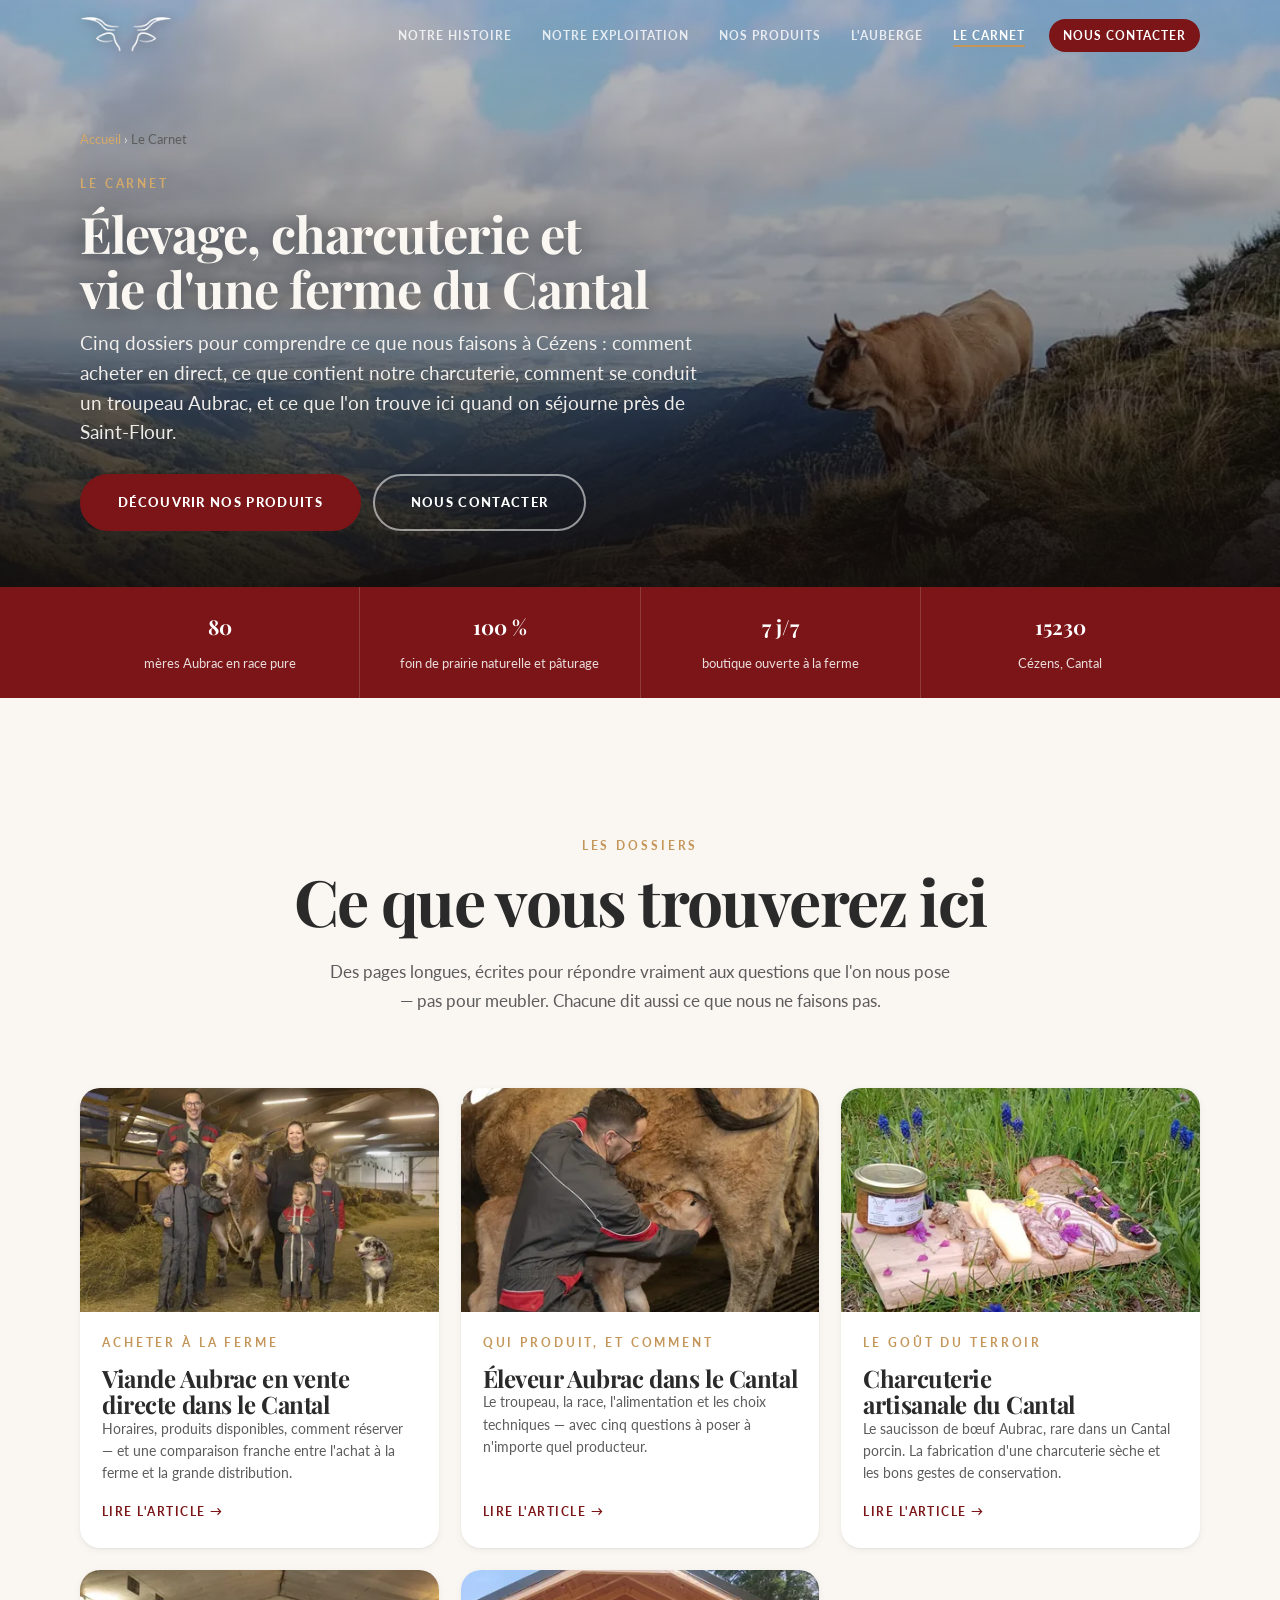
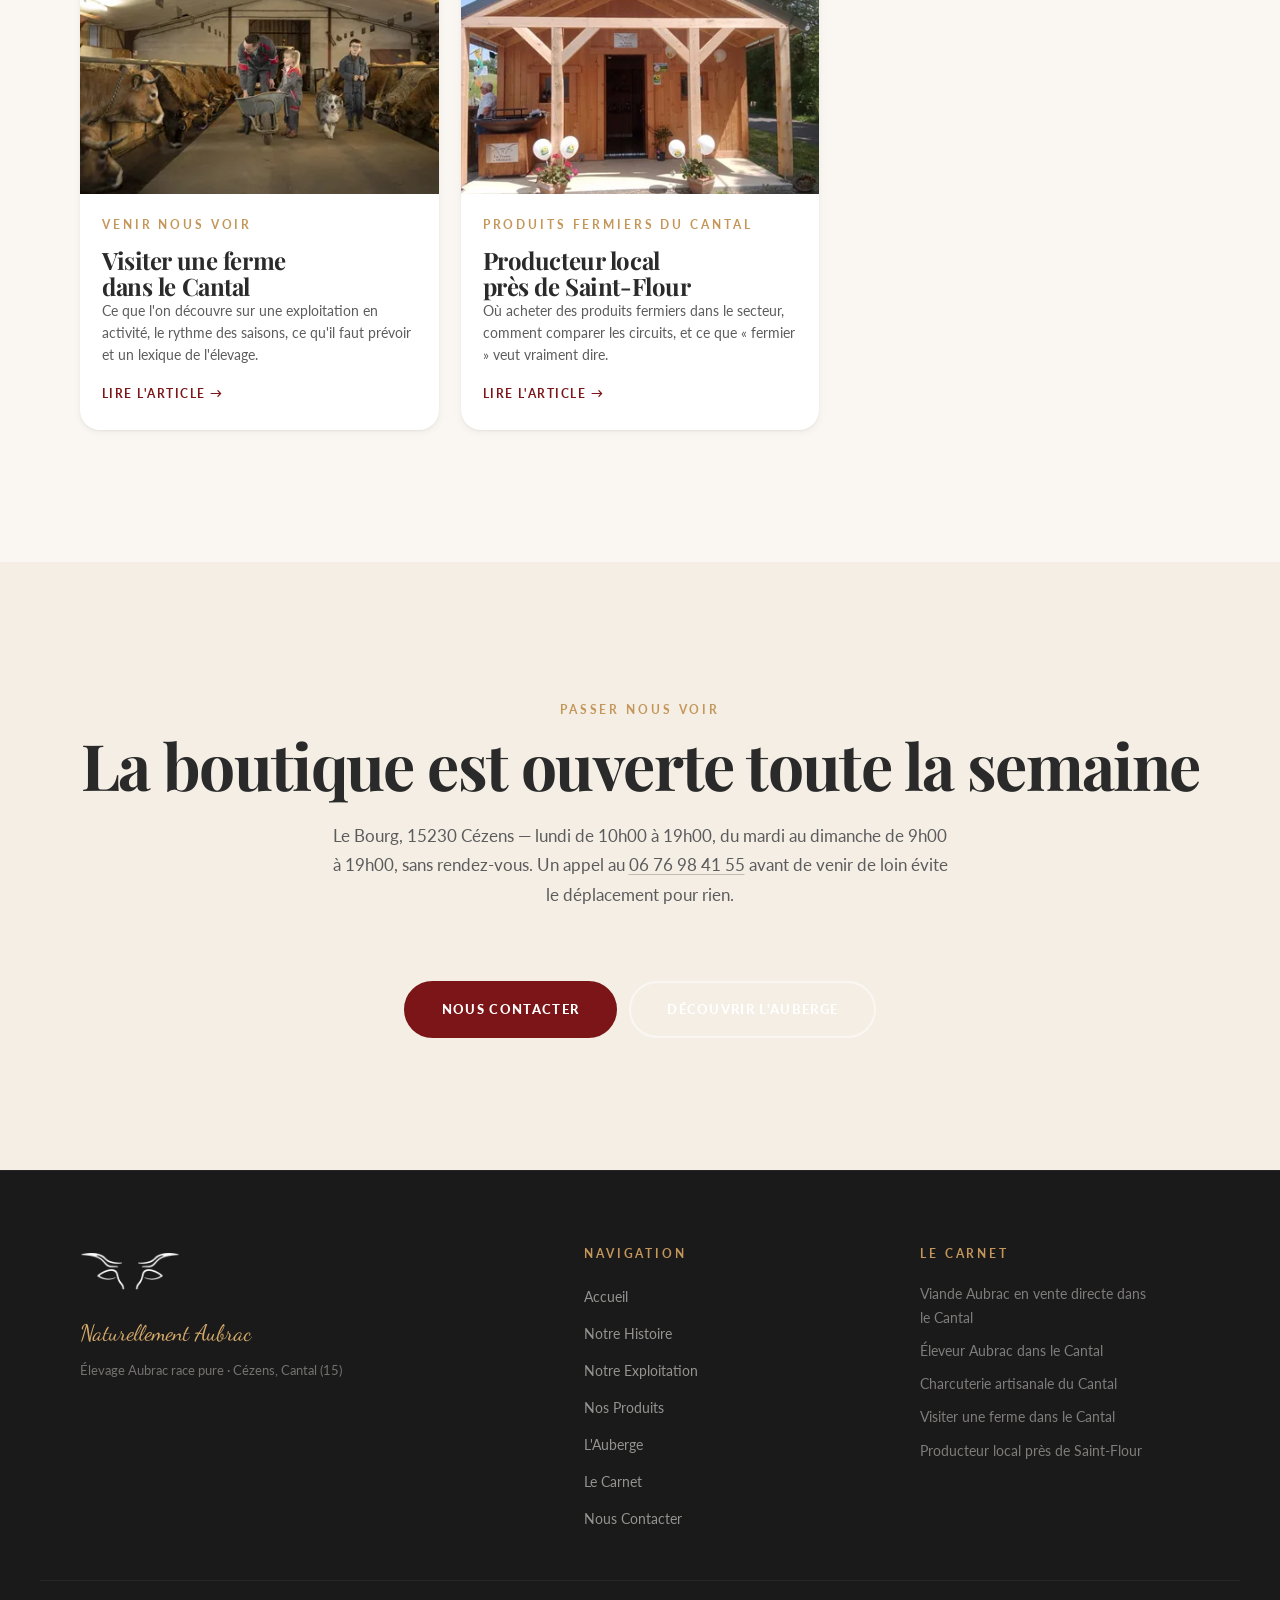
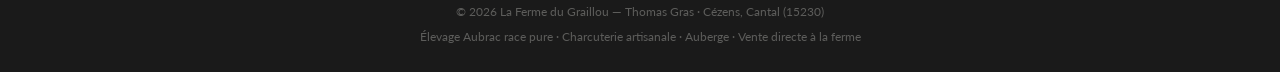
==== blog/index.html @ d64ee9e4 "Variantes d'images manquantes et menage des derives orphelins Le chainon manquant etait en bas de ga" ====
<!DOCTYPE html>
<html lang="fr">
<head>
  <meta charset="UTF-8">
  <meta name="viewport" content="width=device-width, initial-scale=1.0">
  <title>Le Carnet : élevage Aubrac et charcuterie du Cantal</title>
  <meta name="description" content="Cinq dossiers de fond sur l'élevage Aubrac, la charcuterie fermière et la vente directe dans le Cantal, écrits depuis la ferme, à Cézens.">
  <meta name="robots" content="index, follow, max-image-preview:large, max-snippet:-1">
  <meta name="geo.region" content="FR-15">
  <meta name="geo.placename" content="Cézens, Cantal">
  <link rel="canonical" href="https://www.fermedugraillou.fr/blog/index.html">

  <meta property="og:type" content="website">
  <meta property="og:url" content="https://www.fermedugraillou.fr/blog/index.html">
  <meta property="og:title" content="Le Carnet de la Ferme du Graillou">
  <meta property="og:description" content="Cinq dossiers de fond sur l'élevage Aubrac, la charcuterie fermière et la vente directe dans le Cantal, écrits depuis la ferme, à Cézens.">
  <meta property="og:image" content="https://www.fermedugraillou.fr/images/opt/IMG-20260209-WA0002-1200.jpg">
  <meta property="og:locale" content="fr_FR">
  <meta property="og:site_name" content="La Ferme du Graillou">
  <meta name="twitter:card" content="summary_large_image">
  <meta name="twitter:title" content="Le Carnet de la Ferme du Graillou">
  <meta name="twitter:description" content="Cinq dossiers de fond sur l'élevage Aubrac, la charcuterie fermière et la vente directe dans le Cantal, écrits depuis la ferme, à Cézens.">
  <meta name="twitter:image" content="https://www.fermedugraillou.fr/images/opt/IMG-20260209-WA0002-1200.jpg">

  <link rel="preconnect" href="https://fonts.googleapis.com">
  <link rel="preconnect" href="https://fonts.gstatic.com" crossorigin>
  <link href="https://fonts.googleapis.com/css2?family=Playfair+Display:ital,wght@0,400;0,600;0,700;1,400;1,600&family=Lato:wght@300;400;700;900&family=Dancing+Script:wght@600;700&display=swap" rel="stylesheet">
  <link rel="icon" type="image/png" sizes="32x32" href="../images/favicon-32.png">
  <link rel="apple-touch-icon" href="../images/favicon-180.png">
  <link rel="stylesheet" href="../style.css?v=34d70489">

  <script type="application/ld+json">
  {
    "@context": "https://schema.org",
    "@graph": [
      {
        "@type": [
          "LocalBusiness",
          "Farm",
          "FoodEstablishment"
        ],
        "@id": "https://www.fermedugraillou.fr/#organisation",
        "name": "La Ferme du Graillou",
        "url": "https://www.fermedugraillou.fr/",
        "telephone": "+33676984155",
        "email": "elodie.bertrand1@orange.fr",
        "address": {
          "@type": "PostalAddress",
          "streetAddress": "Le Bourg",
          "addressLocality": "Cézens",
          "postalCode": "15230",
          "addressRegion": "Cantal",
          "addressCountry": "FR"
        },
        "openingHoursSpecification": [
          {
            "@type": "OpeningHoursSpecification",
            "dayOfWeek": "https://schema.org/Monday",
            "opens": "10:00",
            "closes": "19:00"
          },
          {
            "@type": "OpeningHoursSpecification",
            "dayOfWeek": [
              "https://schema.org/Tuesday",
              "https://schema.org/Wednesday",
              "https://schema.org/Thursday",
              "https://schema.org/Friday",
              "https://schema.org/Saturday",
              "https://schema.org/Sunday"
            ],
            "opens": "09:00",
            "closes": "19:00"
          }
        ],
        "sameAs": [
          "https://www.facebook.com/thomas.gras.92/",
          "https://www.instagram.com/gras4243/"
        ]
      },
      {
        "@type": "WebSite",
        "@id": "https://www.fermedugraillou.fr/#site",
        "url": "https://www.fermedugraillou.fr/",
        "name": "La Ferme du Graillou",
        "inLanguage": "fr-FR",
        "publisher": {
          "@id": "https://www.fermedugraillou.fr/#organisation"
        }
      },
      {
        "@type": "BreadcrumbList",
        "@id": "https://www.fermedugraillou.fr/blog/index.html#fil",
        "itemListElement": [
          {
            "@type": "ListItem",
            "position": 1,
            "name": "Accueil",
            "item": "https://www.fermedugraillou.fr/"
          },
          {
            "@type": "ListItem",
            "position": 2,
            "name": "Le Carnet",
            "item": "https://www.fermedugraillou.fr/blog/index.html"
          }
        ]
      },
      {
        "@type": [
          "CollectionPage"
        ],
        "@id": "https://www.fermedugraillou.fr/blog/index.html#page",
        "url": "https://www.fermedugraillou.fr/blog/index.html",
        "name": "Le Carnet",
        "description": "Cinq dossiers de fond sur l'élevage Aubrac, la charcuterie fermière et la vente directe dans le Cantal, écrits depuis la ferme, à Cézens.",
        "inLanguage": "fr-FR",
        "isPartOf": {
          "@id": "https://www.fermedugraillou.fr/#site"
        },
        "about": {
          "@id": "https://www.fermedugraillou.fr/#organisation"
        },
        "primaryImageOfPage": {
          "@type": "ImageObject",
          "url": "https://www.fermedugraillou.fr/images/opt/IMG-20260209-WA0002-1200.jpg"
        },
        "datePublished": "2026-09-26",
        "dateModified": "2026-10-12",
        "breadcrumb": {
          "@id": "https://www.fermedugraillou.fr/blog/index.html#fil"
        },
        "mainEntity": {
          "@id": "https://www.fermedugraillou.fr/blog/index.html#blog"
        }
      },
      {
        "@type": "Blog",
        "@id": "https://www.fermedugraillou.fr/blog/index.html#blog",
        "name": "Le Carnet de la Ferme du Graillou",
        "description": "Élevage Aubrac, charcuterie artisanale et vie d'une ferme du Cantal.",
        "inLanguage": "fr-FR",
        "publisher": {
          "@id": "https://www.fermedugraillou.fr/#organisation"
        },
        "blogPost": [
          {
            "@type": "BlogPosting",
            "headline": "Viande Aubrac en vente directe dans le Cantal",
            "url": "https://www.fermedugraillou.fr/blog/vente-directe-viande-aubrac-cantal.html",
            "description": "Acheter de la viande et de la charcuterie Aubrac en vente directe dans le Cantal : élevage race pure à Cézens, boutique à la ferme ouverte toute la semaine, à deux pas de Saint-Flour et de Murat.",
            "datePublished": "2026-09-26",
            "@id": "https://www.fermedugraillou.fr/blog/vente-directe-viande-aubrac-cantal.html#article",
            "author": {
              "@id": "https://www.fermedugraillou.fr/#organisation"
            }
          },
          {
            "@type": "BlogPosting",
            "headline": "Éleveur Aubrac dans le Cantal",
            "url": "https://www.fermedugraillou.fr/blog/producteur-aubrac-cantal.html",
            "description": "Producteur et éleveur Aubrac dans le Cantal : Thomas Gras conduit 80 mères en race pure à Cézens, en autonomie fourragère. La race, le troupeau, l'alimentation et les saisons, expliqués sans détour.",
            "datePublished": "2026-09-26",
            "@id": "https://www.fermedugraillou.fr/blog/producteur-aubrac-cantal.html#article",
            "author": {
              "@id": "https://www.fermedugraillou.fr/#organisation"
            }
          },
          {
            "@type": "BlogPosting",
            "headline": "Charcuterie artisanale du Cantal",
            "url": "https://www.fermedugraillou.fr/blog/charcuterie-artisanale-cantal.html",
            "description": "Charcuterie artisanale du Cantal élaborée à la ferme : saucisson de bœuf Aubrac, bœuf séché, jambon sec et terrines, à partir des animaux élevés à Cézens. Conservation, dégustation et où acheter.",
            "datePublished": "2026-09-26",
            "@id": "https://www.fermedugraillou.fr/blog/charcuterie-artisanale-cantal.html#article",
            "author": {
              "@id": "https://www.fermedugraillou.fr/#organisation"
            }
          },
          {
            "@type": "BlogPosting",
            "headline": "Visiter une ferme dans le Cantal",
            "url": "https://www.fermedugraillou.fr/blog/visite-ferme-cantal.html",
            "description": "Visiter une ferme dans le Cantal en famille : élevage Aubrac race pure à Cézens, boutique ouverte 7j/7, auberge au village. Ce que l'on découvre, quand venir et comment organiser sa venue.",
            "datePublished": "2026-09-26",
            "@id": "https://www.fermedugraillou.fr/blog/visite-ferme-cantal.html#article",
            "author": {
              "@id": "https://www.fermedugraillou.fr/#organisation"
            }
          },
          {
            "@type": "BlogPosting",
            "headline": "Producteur local près de Saint-Flour",
            "url": "https://www.fermedugraillou.fr/blog/producteur-local-saint-flour.html",
            "description": "Producteur local près de Saint-Flour : viande Aubrac et charcuterie fermière à la Ferme du Graillou, à Cézens. Boutique ouverte 7j/7, adresse, horaires et produits disponibles.",
            "datePublished": "2026-09-26",
            "@id": "https://www.fermedugraillou.fr/blog/producteur-local-saint-flour.html#article",
            "author": {
              "@id": "https://www.fermedugraillou.fr/#organisation"
            }
          }
        ],
        "url": "https://www.fermedugraillou.fr/blog/index.html"
      }
    ]
  }
  </script>
</head>
<body>

  <div class="scroll-progress" aria-hidden="true"></div>

  <header class="site-header" id="site-header">
    <nav class="nav-container" aria-label="Navigation principale">
      <a href="/" class="nav-logo" aria-label="La Ferme du Graillou – Retour à l'accueil">
        <img src="../images/opt/logo-blanc-1024.webp" alt="Logo La Ferme du Graillou – Élevage Aubrac Cézens Cantal"
             width="110" height="74" srcset="../images/opt/logo-blanc-220.webp 220w, ../images/opt/logo-blanc-640.webp 640w" sizes="110px">
      </a>
      <button class="nav-toggle" id="nav-toggle" aria-expanded="false" aria-controls="nav-menu"
              aria-label="Ouvrir le menu de navigation">
        <span class="burger-line"></span><span class="burger-line"></span><span class="burger-line"></span>
      </button>
      <ul class="nav-menu" id="nav-menu" role="list">
        <li><a href="../histoire.html" class="nav-link">Notre Histoire</a></li>
        <li><a href="../exploitation.html" class="nav-link">Notre Exploitation</a></li>
        <li><a href="../produits.html" class="nav-link">Nos Produits</a></li>
        <li><a href="../auberge.html" class="nav-link">L'Auberge</a></li>
        <li><a href="index.html" class="nav-link is-active">Le Carnet</a></li>
        <li><a href="../contact.html" class="nav-link nav-cta">Nous Contacter</a></li>
      </ul>
    </nav>
  </header>

  <main id="main">

    <section class="bl-hero" aria-labelledby="titre">
      <div class="bl-hero-media" aria-hidden="true">
        <img src="../images/opt/IMG-20260209-WA0002-1024.webp" alt="Vache Aubrac sur le plateau du Cantal, vue panoramique sur les vallées d&#x27;Auvergne" width="1024" height="1361" fetchpriority="high" decoding="async"
         srcset="../images/opt/IMG-20260209-WA0002-640.webp 640w, ../images/opt/IMG-20260209-WA0002-1024.webp 1024w" sizes="100vw">
      </div>
      <div class="bl-hero-voile" aria-hidden="true"></div>
      <div class="bl-hero-inner">
        <div class="container">
          <p class="bl-fil"><a href="/">Accueil</a> › <span aria-current="page">Le Carnet</span></p>
          <span class="eyebrow eyebrow--light">Le Carnet</span>
          <h1 id="titre">Élevage, charcuterie et vie d'une ferme du Cantal</h1>
          <p class="bl-hero-sous">Cinq dossiers pour comprendre ce que nous faisons à Cézens : comment acheter en direct, ce que contient notre charcuterie, comment se conduit un troupeau Aubrac, et ce que l'on trouve ici quand on séjourne près de Saint-Flour.</p>
          <div class="bl-hero-actions">
            <a href="../produits.html" class="btn btn-primary">Découvrir nos produits</a>
            <a href="../contact.html" class="btn btn-ghost">Nous contacter</a>
          </div>
        </div>
      </div>
    </section>

    <section class="bl-preuves" aria-label="Repères sur la ferme">
      <div class="container"><ul role="list">
        <li><b>80</b><span>mères Aubrac en race pure</span></li>
        <li><b>100 %</b><span>foin de prairie naturelle et pâturage</span></li>
        <li><b>7 j/7</b><span>boutique ouverte à la ferme</span></li>
        <li><b>15230</b><span>Cézens, Cantal</span></li>
      </ul></div>
    </section>

    <section class="section">
      <div class="container">
        <div class="section-header-centered">
          <span class="eyebrow">Les dossiers</span>
          <h2 class="section-title">Ce que vous trouverez ici</h2>
          <p class="intro-text">Des pages longues, écrites pour répondre vraiment aux questions que l'on nous pose — pas pour meubler. Chacune dit aussi ce que nous ne faisons pas.</p>
        </div>
        <div class="bl-sommaire-grille">
        <article class="bl-vignette">
          <a href="vente-directe-viande-aubrac-cantal.html" tabindex="-1" aria-hidden="true"><img src="../images/opt/G23_9431-CR2_DxO_DeepPRIME-1024.webp" alt="La famille Gras devant son troupeau de vaches Aubrac à Cézens" width="1600" height="1067" loading="lazy" decoding="async"
         srcset="../images/opt/G23_9431-CR2_DxO_DeepPRIME-400.webp 400w, ../images/opt/G23_9431-CR2_DxO_DeepPRIME-640.webp 640w, ../images/opt/G23_9431-CR2_DxO_DeepPRIME-1024.webp 1024w, ../images/opt/G23_9431-CR2_DxO_DeepPRIME-1600.webp 1600w" sizes="(max-width:640px) 100vw, (max-width:1024px) 45vw, 380px"></a>
          <div class="bl-vignette-corps">
            <span class="eyebrow">Acheter à la ferme</span>
            <h2><a href="vente-directe-viande-aubrac-cantal.html">Viande Aubrac en vente directe dans le Cantal</a></h2>
            <p>Horaires, produits disponibles, comment réserver — et une comparaison franche entre l&#x27;achat à la ferme et la grande distribution.</p>
            <span class="bl-lire">Lire l'article →</span>
          </div>
        </article>
        <article class="bl-vignette">
          <a href="producteur-aubrac-cantal.html" tabindex="-1" aria-hidden="true"><img src="../images/opt/G23_9295-CR2_DxO_DeepPRIME-1024.webp" alt="Thomas Gras auprès d&#x27;un veau Aubrac nouveau-né" width="1600" height="1600" loading="lazy" decoding="async"
         srcset="../images/opt/G23_9295-CR2_DxO_DeepPRIME-400.webp 400w, ../images/opt/G23_9295-CR2_DxO_DeepPRIME-640.webp 640w, ../images/opt/G23_9295-CR2_DxO_DeepPRIME-1024.webp 1024w, ../images/opt/G23_9295-CR2_DxO_DeepPRIME-1600.webp 1600w" sizes="(max-width:640px) 100vw, (max-width:1024px) 45vw, 380px"></a>
          <div class="bl-vignette-corps">
            <span class="eyebrow">Qui produit, et comment</span>
            <h2><a href="producteur-aubrac-cantal.html">Éleveur Aubrac dans le Cantal</a></h2>
            <p>Le troupeau, la race, l&#x27;alimentation et les choix techniques — avec cinq questions à poser à n&#x27;importe quel producteur.</p>
            <span class="bl-lire">Lire l'article →</span>
          </div>
        </article>
        <article class="bl-vignette">
          <a href="charcuterie-artisanale-cantal.html" tabindex="-1" aria-hidden="true"><img src="../images/opt/IMG_20230508_192438-1024.webp" alt="Planche de charcuterie de la Ferme du Graillou posée dans l&#x27;herbe" width="1024" height="1365" loading="lazy" decoding="async"
         srcset="../images/opt/IMG_20230508_192438-400.webp 400w, ../images/opt/IMG_20230508_192438-640.webp 640w, ../images/opt/IMG_20230508_192438-1024.webp 1024w" sizes="(max-width:640px) 100vw, (max-width:1024px) 45vw, 380px"></a>
          <div class="bl-vignette-corps">
            <span class="eyebrow">Le goût du terroir</span>
            <h2><a href="charcuterie-artisanale-cantal.html">Charcuterie artisanale du Cantal</a></h2>
            <p>Le saucisson de bœuf Aubrac, rare dans un Cantal porcin. La fabrication d&#x27;une charcuterie sèche et les bons gestes de conservation.</p>
            <span class="bl-lire">Lire l'article →</span>
          </div>
        </article>
        <article class="bl-vignette">
          <a href="visite-ferme-cantal.html" tabindex="-1" aria-hidden="true"><img src="../images/opt/G23_9227-CR2_DxO_DeepPRIME-1024.webp" alt="La famille Gras et son chien auprès du troupeau Aubrac dans l&#x27;étable" width="1600" height="1067" loading="lazy" decoding="async"
         srcset="../images/opt/G23_9227-CR2_DxO_DeepPRIME-400.webp 400w, ../images/opt/G23_9227-CR2_DxO_DeepPRIME-640.webp 640w, ../images/opt/G23_9227-CR2_DxO_DeepPRIME-1024.webp 1024w, ../images/opt/G23_9227-CR2_DxO_DeepPRIME-1600.webp 1600w" sizes="(max-width:640px) 100vw, (max-width:1024px) 45vw, 380px"></a>
          <div class="bl-vignette-corps">
            <span class="eyebrow">Venir nous voir</span>
            <h2><a href="visite-ferme-cantal.html">Visiter une ferme dans le Cantal</a></h2>
            <p>Ce que l&#x27;on découvre sur une exploitation en activité, le rythme des saisons, ce qu&#x27;il faut prévoir et un lexique de l&#x27;élevage.</p>
            <span class="bl-lire">Lire l'article →</span>
          </div>
        </article>
        <article class="bl-vignette">
          <a href="producteur-local-saint-flour.html" tabindex="-1" aria-hidden="true"><img src="../images/opt/IMG_20230617_123028-1024.webp" alt="Entrée en bois de la boutique de la Ferme du Graillou à Cézens" width="1600" height="1200" loading="lazy" decoding="async"
         srcset="../images/opt/IMG_20230617_123028-400.webp 400w, ../images/opt/IMG_20230617_123028-640.webp 640w, ../images/opt/IMG_20230617_123028-1024.webp 1024w, ../images/opt/IMG_20230617_123028-1600.webp 1600w" sizes="(max-width:640px) 100vw, (max-width:1024px) 45vw, 380px"></a>
          <div class="bl-vignette-corps">
            <span class="eyebrow">Produits fermiers du Cantal</span>
            <h2><a href="producteur-local-saint-flour.html">Producteur local près de Saint-Flour</a></h2>
            <p>Où acheter des produits fermiers dans le secteur, comment comparer les circuits, et ce que « fermier » veut vraiment dire.</p>
            <span class="bl-lire">Lire l'article →</span>
          </div>
        </article>
        </div>
      </div>
    </section>

    <section class="section bl-lies">
      <div class="container">
        <div class="section-header-centered">
          <span class="eyebrow">Passer nous voir</span>
          <h2 class="section-title">La boutique est ouverte toute la semaine</h2>
          <p class="intro-text">Le Bourg, 15230 Cézens — lundi de 10h00 à 19h00, du mardi au dimanche de 9h00 à 19h00, sans rendez-vous. Un appel au <a href="tel:+33676984155">06 76 98 41 55</a> avant de venir de loin évite le déplacement pour rien.</p>
        </div>
        <div style="display:flex;gap:12px;justify-content:center;flex-wrap:wrap">
          <a href="../contact.html" class="btn btn-primary">Nous contacter</a>
          <a href="../auberge.html" class="btn btn-ghost">Découvrir l'auberge</a>
        </div>
      </div>
    </section>

  </main>

  <footer class="site-footer" role="contentinfo">
    <div class="footer-inner">
      <div class="footer-brand">
        <img src="../images/opt/logo-blanc-1024.webp" alt="Logo La Ferme du Graillou" width="100" height="67"
             loading="lazy" srcset="../images/opt/logo-blanc-220.webp 220w, ../images/opt/logo-blanc-640.webp 640w" sizes="100px">
        <p class="footer-script">Naturellement Aubrac</p>
        <p class="footer-sub">Élevage Aubrac race pure · Cézens, Cantal (15)</p>
      </div>
      <nav class="footer-nav" aria-label="Navigation secondaire">
        <p class="footer-nav-title">Navigation</p>
        <ul role="list">
          <li><a href="/">Accueil</a></li>
          <li><a href="../histoire.html">Notre Histoire</a></li>
          <li><a href="../exploitation.html">Notre Exploitation</a></li>
          <li><a href="../produits.html">Nos Produits</a></li>
          <li><a href="../auberge.html">L'Auberge</a></li>
          <li><a href="index.html">Le Carnet</a></li>
          <li><a href="../contact.html">Nous Contacter</a></li>
        </ul>
      </nav>
      <div class="footer-produits">
        <p class="footer-nav-title">Le Carnet</p>
        <ul role="list">
          <li><a href="vente-directe-viande-aubrac-cantal.html">Viande Aubrac en vente directe dans le Cantal</a></li>
          <li><a href="producteur-aubrac-cantal.html">Éleveur Aubrac dans le Cantal</a></li>
          <li><a href="charcuterie-artisanale-cantal.html">Charcuterie artisanale du Cantal</a></li>
          <li><a href="visite-ferme-cantal.html">Visiter une ferme dans le Cantal</a></li>
          <li><a href="producteur-local-saint-flour.html">Producteur local près de Saint-Flour</a></li>
        </ul>
      </div>
    </div>
    <div class="footer-bottom">
      <p>© <span id="yr"></span> La Ferme du Graillou — Thomas Gras · Cézens, Cantal (15230)</p>
      <p>Élevage Aubrac race pure · Charcuterie artisanale · Auberge · Vente directe à la ferme</p>
    </div>
  </footer>

  <!-- Barre d'action mobile : les trois actions reelles de la ferme -->
  <nav class="barre-action" aria-label="Actions rapides">
    <a href="tel:+33676984155" class="ba-principal">
      <svg viewBox="0 0 24 24" aria-hidden="true"><path d="M5 3h3l2 5-2.5 1.5a12 12 0 0 0 6 6L15 13l5 2v3a2 2 0 0 1-2.2 2A17 17 0 0 1 3 5.2 2 2 0 0 1 5 3z" stroke-linejoin="round"/></svg>
      Appeler la ferme
    </a>
    <a href="../contact.html#pratique">
      <svg viewBox="0 0 24 24" aria-hidden="true"><path d="M12 21s7-5.6 7-11a7 7 0 1 0-14 0c0 5.4 7 11 7 11z" stroke-linejoin="round"/><circle cx="12" cy="10" r="2.6"/></svg>
      Nous trouver
    </a>
    <a href="../produits.html">
      <svg viewBox="0 0 24 24" aria-hidden="true"><path d="M4 7h16l-1.2 12.2A2 2 0 0 1 16.8 21H7.2a2 2 0 0 1-2-1.8L4 7z" stroke-linejoin="round"/><path d="M9 7V5.5a3 3 0 0 1 6 0V7"/></svg>
      Nos produits
    </a>
  </nav>


  <script>
  (() => {
    'use strict';
    document.getElementById('yr').textContent = new Date().getFullYear();
    const bar = document.querySelector('.scroll-progress');
    window.addEventListener('scroll', () => {
      const pct = window.scrollY / (document.documentElement.scrollHeight - window.innerHeight);
      bar.style.transform = `scaleX(${pct})`;
      document.getElementById('site-header').classList.toggle('is-scrolled', window.scrollY > 60);
    }, { passive: true });
    const toggle = document.getElementById('nav-toggle');
    const menu   = document.getElementById('nav-menu');
    const overlay = document.createElement('div');
    overlay.className = 'nav-overlay';
    document.body.appendChild(overlay);
    const closeMenu = () => {
      menu.classList.remove('is-open');
      toggle.classList.remove('is-open');
      toggle.setAttribute('aria-expanded', 'false');
      overlay.classList.remove('is-visible');
      document.body.classList.remove('menu-open');
    };
    toggle.addEventListener('click', () => {
      const open = menu.classList.toggle('is-open');
      toggle.classList.toggle('is-open', open);
      toggle.setAttribute('aria-expanded', open);
      overlay.classList.toggle('is-visible', open);
      document.body.classList.toggle('menu-open', open);
    });
    overlay.addEventListener('click', closeMenu);
    menu.querySelectorAll('.nav-link').forEach(l => l.addEventListener('click', closeMenu));
  })();
  </script>
</body>
</html>
---- style.css ----
/* ═══════════════════════════════════════════════════════
   LA FERME DU GRAILLOU — STYLESHEET v2
   Design: Premium terroir, animations fluides, full-responsive
   Palette: Bordeaux #7B1517 | Or #C4965A | Crème #FAF7F2
═══════════════════════════════════════════════════════ */

/* ──────────────────────────────────────────────────────
   1. VARIABLES
────────────────────────────────────────────────────── */
:root {
  /* Couleurs */
  --rouge:        #7B1517;
  --rouge-dk:     #5A0F10;
  --rouge-lt:     #9B2527;
  --or:           #C4965A;
  /* Or lisible sur fond clair. #C4965A plafonne a 2,5:1 la ou AA exige
     4,5:1 ; celui-ci tient 5,8:1 sur creme. La variable etait utilisee
     par les pages du Carnet sans avoir jamais ete declaree : les
     surtitres s'affichaient en gris herite. */
  --or-txt:       #7E5A20;
  --or-lt:        #D4A96A;
  --or-pale:      #EDD9B5;
  --creme:        #FAF7F2;
  --creme-dk:     #F0E5D4;
  --texte:        #2A2A2A;
  --texte-lt:     #5C5C5C;
  --noir:         #1A1A1A;
  --blanc:        #FFFFFF;
  --gris:         #F4EEE5;

  /* Typographie */
  --f-head:   'Playfair Display', Georgia, serif;
  --f-body:   'Lato', 'Helvetica Neue', Arial, sans-serif;
  --f-script: 'Dancing Script', cursive;

  /* Espacement */
  --sp-xs:  8px;
  --sp-sm:  16px;
  --sp-md:  24px;
  --sp-lg:  40px;
  --sp-xl:  64px;
  --sp-2xl: 96px;

  /* Design */
  --radius:    10px;
  --radius-lg: 20px;
  --radius-xl: 28px;
  --shadow-sm: 0 2px 12px rgba(0,0,0,.08);
  --shadow:    0 6px 32px rgba(0,0,0,.12);
  --shadow-lg: 0 12px 56px rgba(0,0,0,.18);
  --ease:      cubic-bezier(0.4, 0, 0.2, 1);
  --ease-out:  cubic-bezier(0, 0, 0.2, 1);

  --max-w: 1200px;
  --section-py: 132px;
  --mesure: 68ch;
}

/* ──────────────────────────────────────────────────────
   2. RESET & BASE
────────────────────────────────────────────────────── */
*, *::before, *::after { box-sizing: border-box; margin: 0; padding: 0; }

html {
  /* scroll-behavior est declare plus bas sous prefers-reduced-motion:
     no-preference, pour ne pas l'imposer a qui demande moins d'animation.

     overflow-x: hidden a ete retire de html et de body : il masquait les
     debordements au lieu de les corriger, y compris aux tests automatises.
     Les douze pages ont ete mesurees sans lui a 375, 390 et 1280 px de
     large : scrollWidth egale innerWidth partout. Le menu coulissant, en
     position:fixed hors cadre, n'entre pas dans la largeur du document. */
  /* Hauteur reelle de l'obstacle fixe, mesuree au navigateur :
     en-tete 68 px + 16 px de respiration. Sans cela, la cible d'une
     ancre atterrit sous la barre. */
  scroll-padding-top: 84px;
  font-size: 16px;
  -webkit-text-size-adjust: 100%;
}

body {
  font-family: var(--f-body);
  color: var(--texte);
  background: var(--creme);
  line-height: 1.75;
  -webkit-font-smoothing: antialiased;
  -moz-osx-font-smoothing: grayscale;
}

body.menu-open { overflow: hidden; }

img, video { max-width: 100%; height: auto; display: block; }
a { color: inherit; text-decoration: none; }
ul, ol { list-style: none; }
address { font-style: normal; }
button { font-family: inherit; cursor: pointer; }

/* Le gras rouge applique a chaque mot-cle donnait au texte courant un
   aspect de bourrage de mots-cles. L'emphase se marque par la graisse. */
strong { font-weight: 700; color: inherit; }
em { font-style: italic; }
p { margin-bottom: .8rem; }
p:last-child { margin-bottom: 0; }

/* ──────────────────────────────────────────────────────
   3. SCROLL PROGRESS BAR
────────────────────────────────────────────────────── */
.scroll-progress {
  position: fixed;
  top: 0; left: 0;
  width: 100%;
  height: 3px;
  background: var(--or);
  transform: scaleX(0);
  transform-origin: left;
  z-index: 9999;
  pointer-events: none;
}

/* ──────────────────────────────────────────────────────
   4. ANIMATIONS AU SCROLL (état initial – GSAP prend le relais)
────────────────────────────────────────────────────── */
[data-animate] {
  /* Masqué par défaut ; GSAP anime vers opacity:1 via ScrollTrigger */
  opacity: 0;
}

/* ──────────────────────────────────────────────────────
   5. TYPOGRAPHIE FLUIDE
────────────────────────────────────────────────────── */
h1, h2, h3, h4 {
  font-family: var(--f-head);
  line-height: 1.1;
  letter-spacing: -.018em;
  color: var(--texte);
  text-wrap: balance;        /* evite les veuves sur les titres courts */
}
p, li { text-wrap: pretty; }

.section-title {
  font-size: clamp(2.2rem, 5.6vw, 4rem);
  font-weight: 700;
  line-height: 1.02;
  letter-spacing: -.025em;
  margin-bottom: var(--sp-md);
}
.section-title--light { color: var(--creme); }

.eyebrow {
  display: inline-block;
  font-family: var(--f-body);
  font-size: .72rem;
  font-weight: 900;
  letter-spacing: .22em;
  text-transform: uppercase;
  color: var(--or);
  margin-bottom: 12px;
}
.eyebrow--light { color: var(--or-lt); }

.lead-text {
  font-size: clamp(1rem, 2vw, 1.1rem);
  font-weight: 300;
  color: var(--texte-lt);
}

.intro-text {
  font-size: clamp(.95rem, 1.8vw, 1.05rem);
  color: var(--texte-lt);
  max-width: 620px;
  margin: 0 auto;
}
.intro-text--light { color: rgba(250,247,242,.75); }

/* ──────────────────────────────────────────────────────
   6. LAYOUT UTILITAIRES
────────────────────────────────────────────────────── */
.container {
  max-width: var(--max-w);
  margin: 0 auto;
  padding: 0 clamp(16px, 4vw, 40px);
}

.container--narrow { max-width: 820px; }

.section { padding: var(--section-py) 0; }

.section-header-centered {
  text-align: center;
  margin-bottom: clamp(40px, 6vw, 72px);
}

.d-none-sm { display: inline; }

/* ──────────────────────────────────────────────────────
   7. BOUTONS
────────────────────────────────────────────────────── */
.btn {
  display: inline-flex;
  align-items: center;
  justify-content: center;
  gap: 8px;
  font-family: var(--f-body);
  font-size: .82rem;
  font-weight: 900;
  letter-spacing: .1em;
  text-transform: uppercase;
  padding: 15px 36px;
  border-radius: 100px;
  border: 2px solid transparent;
  transition: background .25s var(--ease), color .25s var(--ease),
              border-color .25s var(--ease), transform .2s var(--ease),
              box-shadow .25s var(--ease);
  white-space: nowrap;
}
.btn:hover  { transform: translateY(-3px); box-shadow: var(--shadow); }
.btn:active { transform: translateY(0);    box-shadow: none; }

.btn-primary { background: var(--rouge); color: var(--blanc); border-color: var(--rouge); }
.btn-primary:hover { background: var(--rouge-dk); border-color: var(--rouge-dk); }

.btn-ghost { background: transparent; color: var(--blanc); border-color: rgba(255,255,255,.55); }
.btn-ghost:hover { background: rgba(255,255,255,.1); border-color: var(--blanc); }

.btn-secondary { background: var(--blanc); color: var(--rouge); border-color: var(--blanc); }
.btn-secondary:hover { background: var(--creme); border-color: var(--creme); }
.btn-outline-light { background: transparent; color: var(--blanc); border-color: rgba(255,255,255,.6); }
.btn-outline-light:hover { background: rgba(255,255,255,.12); border-color: var(--blanc); }

/* ──────────────────────────────────────────────────────
   8. TAGS & PILLS
────────────────────────────────────────────────────── */
.tag-row { display: flex; flex-wrap: wrap; gap: 10px; margin-top: 28px; }

.tag {
  display: inline-block;
  background: var(--creme-dk);
  border: 1px solid var(--or-pale);
  color: var(--rouge);
  font-size: .72rem;
  font-weight: 900;
  letter-spacing: .14em;
  text-transform: uppercase;
  padding: 7px 18px;
  border-radius: 100px;
}

/* ──────────────────────────────────────────────────────
   9. IMAGES
────────────────────────────────────────────────────── */
.img-frame {
  position: relative;
  border-radius: var(--radius-xl);
  overflow: hidden;
  box-shadow: var(--shadow-lg);
}

.img-frame img {
  width: 100%;
  height: 100%;
  object-fit: cover;
  transition: transform .7s var(--ease);
}

.img-frame:hover img { transform: scale(1.04); }

.img-frame--tall img { aspect-ratio: 1/1; }

figcaption {
  font-size: .78rem;
  color: var(--texte-lt);
  font-style: italic;
  margin-top: 10px;
  text-align: center;
}

/* ──────────────────────────────────────────────────────
   10. NAVIGATION
────────────────────────────────────────────────────── */
.site-header {
  position: fixed;
  top: 0; left: 0; right: 0;
  z-index: 900;
  padding: 8px 0;
  transition: background .35s var(--ease), box-shadow .35s var(--ease), padding .35s var(--ease);
}

.site-header.is-scrolled {
  /* Le fond etait a rgba(26,26,26,.97) double d'un backdrop-filter:
     blur(12px). A 97 % d'opacite le flou est invisible, mais l'en-tete
     est position:fixed sur toute la largeur : le compositeur recalculait
     le flou du fond a chaque frame de defilement. Fond opaque, flou
     supprime : rendu identique, cout nul. */
  background: #1A1A1A;
  box-shadow: 0 2px 24px rgba(0,0,0,.28);
}

.nav-container {
  max-width: var(--max-w);
  margin: 0 auto;
  padding: 0 clamp(16px, 4vw, 40px);
  display: flex;
  align-items: center;
  justify-content: space-between;
  gap: 24px;
}

.nav-logo img {
  height: 52px;
  width: auto;
  transition: height .3s var(--ease);
  filter: drop-shadow(0 2px 6px rgba(0,0,0,.4));
}
.site-header.is-scrolled .nav-logo img { height: 42px; }

/* Desktop menu */
.nav-menu {
  display: flex;
  align-items: center;
  gap: 2px;
}

.nav-link {
  position: relative;
  font-size: .78rem;
  font-weight: 700;
  letter-spacing: .08em;
  text-transform: uppercase;
  color: rgba(255,255,255,.8);
  padding: 9px 14px;
  border-radius: 100px;
  transition: color .2s, background .2s;
  white-space: nowrap;
}

.nav-link::after {
  content: '';
  position: absolute;
  bottom: 5px; left: 14px; right: 14px;
  height: 2px;
  background: var(--or);
  border-radius: 2px;
  transform: scaleX(0);
  transition: transform .25s var(--ease);
}

.nav-link:hover, .nav-link.is-active { color: var(--blanc); }
.nav-link:hover::after, .nav-link.is-active::after { transform: scaleX(1); }

.nav-cta {
  background: var(--rouge) !important;
  color: var(--blanc) !important;
  margin-left: 8px;
}
.nav-cta::after { display: none; }
.nav-cta:hover { background: var(--rouge-dk) !important; }

/* Burger */
.nav-toggle {
  display: none;
  flex-direction: column;
  gap: 5px;
  width: 38px; height: 38px;
  padding: 8px 5px;
  background: transparent;
  border: none;
  z-index: 901;
}

.burger-line {
  display: block;
  width: 100%; height: 2px;
  background: var(--blanc);
  border-radius: 2px;
  transition: transform .3s var(--ease), opacity .3s;
}

.nav-toggle.is-open .burger-line:nth-child(1) { transform: translateY(7px) rotate(45deg); }
.nav-toggle.is-open .burger-line:nth-child(2) { opacity: 0; transform: scaleX(0); }
.nav-toggle.is-open .burger-line:nth-child(3) { transform: translateY(-7px) rotate(-45deg); }

/* Mobile overlay */
.nav-overlay {
  display: none;
  position: fixed;
  inset: 0;
  background: rgba(0,0,0,.5);
  z-index: 899;
  opacity: 0;
  pointer-events: none;
  transition: opacity .3s;
}
.nav-overlay.is-visible { opacity: 1; pointer-events: auto; }

/* ──────────────────────────────────────────────────────
   11. HERO
────────────────────────────────────────────────────── */
.hero {
  position: relative;
  min-height: 100svh;
  display: flex;
  align-items: center;
  justify-content: center;
  overflow: hidden;
}

.hero-media {
  position: absolute;
  inset: 0;
}

.hero-img {
  width: 100%;
  height: 100%;
  object-fit: cover;
  object-position: center 35%;
  transform: scale(1.05);
  animation: hero-zoom 14s ease-out forwards;
}

@keyframes hero-zoom {
  to { transform: scale(1); }
}

.hero-overlay {
  position: absolute;
  inset: 0;
  /* Voile radial central en plus des degrades : sans lui le titre se
     posait directement sur les visages, sans separation lisible. */
  background:
    radial-gradient(ellipse 92% 64% at 50% 44%, rgba(18,13,11,.60) 0%, transparent 74%),
    linear-gradient(to top, rgba(26,26,26,.88) 0%, rgba(26,26,26,.12) 56%),
    linear-gradient(165deg, rgba(12,12,12,.42) 0%, transparent 62%);
}

.hero-content {
  position: relative;
  z-index: 2;
  text-align: center;
  color: var(--blanc);
  padding: 130px 24px 90px;
  max-width: 720px;
  width: 100%;
}

/* Stagger animation hero – géré par GSAP */
.hero-anim {
  opacity: 0; /* état initial ; GSAP anime via timeline */
}

.hero-eyebrow {
  font-size: .72rem;
  font-weight: 900;
  letter-spacing: .3em;
  text-transform: uppercase;
  color: var(--or-lt);
  margin-bottom: 14px;
}

.hero-title {
  font-size: clamp(3rem, 9vw, 6rem);
  font-weight: 700;
  line-height: 1.02;
  text-shadow: 0 2px 24px rgba(0,0,0,.35);
  margin-bottom: 12px;
  color: var(--blanc);
}

.hero-script {
  font-family: var(--f-script);
  font-size: clamp(1.6rem, 4.5vw, 2.6rem);
  color: var(--blanc);
  text-shadow: 0 2px 18px rgba(0,0,0,.55);
  margin-bottom: 14px;
}

.hero-sub {
  font-size: clamp(.9rem, 2vw, 1.05rem);
  font-weight: 300;
  color: rgba(255,255,255,.8);
  line-height: 1.6;
  margin-bottom: 36px;
}

.hero-actions {
  display: flex;
  gap: 14px;
  justify-content: center;
  flex-wrap: wrap;
}

/* Scroll cue – bobbing et fade-in gérés par GSAP */
.hero-scroll-cue {
  position: absolute;
  bottom: 36px; left: 50%;
  transform: translateX(-50%);
  z-index: 2;
  opacity: 0; /* état initial ; GSAP anime */
}

.scroll-mouse {
  display: block;
  width: 28px; height: 44px;
  border: 2px solid rgba(255,255,255,.5);
  border-radius: 14px;
  position: relative;
  margin: 0 auto;
  transition: border-color .2s;
}

.scroll-mouse:hover { border-color: rgba(255,255,255,.9); }

.scroll-mouse span {
  display: block;
  width: 4px; height: 8px;
  background: rgba(255,255,255,.8);
  border-radius: 2px;
  position: absolute;
  top: 7px; left: 50%;
  transform: translateX(-50%);
  animation: mouse-scroll 2s ease-in-out infinite;
}

@keyframes mouse-scroll {
  0%   { opacity: 1; transform: translateX(-50%) translateY(0); }
  100% { opacity: 0; transform: translateX(-50%) translateY(14px); }
}

/* ──────────────────────────────────────────────────────
   12. STATS BAND
────────────────────────────────────────────────────── */
.stats-band {
  background: var(--rouge);
  padding: 48px 0;
  overflow: hidden;
}

.stats-inner {
  max-width: var(--max-w);
  margin: 0 auto;
  padding: 0 24px;
  display: flex;
  align-items: center;
  justify-content: center;
  flex-wrap: wrap;
}

.stat-item {
  display: flex;
  flex-direction: column;
  align-items: center;
  text-align: center;
  padding: 16px 48px;
  color: var(--blanc);
}

/* Le suffixe doit suivre le nombre sur la meme ligne. L'ancienne regle
   ciblait .stat-num lui-meme, pas un conteneur : le « % » tombait donc
   a la ligne en dessous du chiffre. */
.stat-value {
  display: flex;
  align-items: baseline;
  justify-content: center;
  gap: 4px;
  white-space: nowrap;
}

.stat-num {
  font-family: var(--f-head);
  font-size: clamp(2.4rem, 5vw, 3.4rem);
  font-weight: 700;
  line-height: 1;
}

.stat-suffix {
  font-family: var(--f-head);
  font-size: clamp(1.4rem, 3vw, 2rem);
  font-weight: 700;
  color: var(--or-lt);
}

.stat-label {
  font-size: .75rem;
  font-weight: 400;
  letter-spacing: .1em;
  text-transform: uppercase;
  color: rgba(255,255,255,.7);
  margin-top: 6px;
}

.stat-sep {
  width: 1px; height: 56px;
  background: rgba(255,255,255,.2);
  flex-shrink: 0;
}

/* ──────────────────────────────────────────────────────
   13. SPLIT LAYOUT (Histoire, Boutique)
────────────────────────────────────────────────────── */
.split-layout {
  display: grid;
  grid-template-columns: 1fr 1fr;
  gap: clamp(40px, 7vw, 80px);
  align-items: center;
}

.split-layout--dark { direction: rtl; }
.split-layout--dark > * { direction: ltr; }

.section-histoire { background: var(--creme); }
.section-boutique { background: var(--gris); }

/* ──────────────────────────────────────────────────────
   14. SECTION TROUPEAU
────────────────────────────────────────────────────── */
.section-troupeau {
  background: var(--noir);
  position: relative;
  overflow: hidden;
}

.section-troupeau::before {
  content: '';
  position: absolute;
  inset: 0;
  background: radial-gradient(ellipse at 80% 0%, rgba(123,21,23,.25) 0%, transparent 65%);
  pointer-events: none;
}

.section-troupeau .container { position: relative; z-index: 1; }

.features-grid {
  display: grid;
  grid-template-columns: repeat(3, 1fr);
  gap: 20px;
  margin-bottom: 40px;
}

.feature-card {
  background: rgba(255,255,255,.04);
  border: 1px solid rgba(255,255,255,.09);
  border-radius: var(--radius-lg);
  overflow: hidden;
  transition: transform .3s var(--ease), box-shadow .3s var(--ease), border-color .3s;
}

.feature-card:hover {
  transform: translateY(-6px);
  box-shadow: 0 16px 48px rgba(0,0,0,.4);
  border-color: rgba(196,150,90,.3);
}

.feature-card-img {
  height: 210px;
  overflow: hidden;
}

.feature-card-img img {
  width: 100%; height: 100%;
  object-fit: cover;
  transition: transform .6s var(--ease);
}

.feature-card:hover .feature-card-img img { transform: scale(1.06); }

.feature-card-body {
  padding: 24px 24px 28px;
}

.feature-num {
  display: block;
  font-family: var(--f-head);
  font-size: 2rem;
  font-weight: 700;
  color: var(--or);
  line-height: 1;
  margin-bottom: 6px;
}

.feature-card-body h3 {
  font-size: 1.15rem;
  color: var(--creme);
  margin-bottom: 10px;
}

.feature-card-body p {
  font-size: .88rem;
  color: rgba(250,247,242,.65);
  margin: 0;
}

.feature-card-body strong { color: var(--or-lt); }

/* Panorama */
.pano-banner {
  position: relative;
  height: clamp(280px, 35vw, 420px);
  border-radius: var(--radius-xl);
  overflow: hidden;
}

.pano-img {
  width: 100%; height: 100%;
  object-fit: cover;
  object-position: center 40%;
}

.pano-overlay {
  position: absolute; inset: 0;
  background: linear-gradient(to right, rgba(26,26,26,.8) 0%, rgba(26,26,26,.15) 65%);
}

.pano-quote {
  position: absolute;
  inset: 0;
  display: flex;
  align-items: flex-end;
  padding: 36px 48px;
  z-index: 1;
}

.pano-quote p {
  font-family: var(--f-head);
  font-style: italic;
  font-size: clamp(1rem, 2.2vw, 1.35rem);
  color: var(--blanc);
  max-width: 580px;
  text-shadow: 0 2px 10px rgba(0,0,0,.4);
  margin: 0;
}

/* ──────────────────────────────────────────────────────
   15. SECTION PRODUITS
────────────────────────────────────────────────────── */
.section-produits { background: var(--creme-dk); }

.produit-bloc {
  display: grid;
  grid-template-columns: 1fr 1fr;
  gap: clamp(40px, 6vw, 80px);
  align-items: center;
  margin-bottom: clamp(56px, 8vw, 96px);
}

.produit-bloc:last-of-type { margin-bottom: 0; }

.produit-bloc--reverse .produit-img { order: 2; }
.produit-bloc--reverse .produit-content { order: 1; }

.produit-category {
  display: inline-block;
  font-size: .72rem;
  font-weight: 900;
  letter-spacing: .2em;
  text-transform: uppercase;
  color: var(--or);
  margin-bottom: 12px;
}

.produit-title {
  font-size: clamp(1.7rem, 3.5vw, 2.5rem);
  font-weight: 700;
  color: var(--rouge-dk);
  line-height: 1.15;
  margin-bottom: 18px;
}

.produit-content > p {
  color: var(--texte-lt);
  margin-bottom: 24px;
}

.produit-list {
  display: flex;
  flex-direction: column;
  gap: 10px;
  margin-bottom: 0;
}

.produit-list li {
  display: flex;
  align-items: flex-start;
  gap: 12px;
  font-size: .92rem;
  line-height: 1.5;
}

.pl-dot {
  display: block;
  width: 8px; height: 8px;
  background: var(--or);
  border-radius: 50%;
  flex-shrink: 0;
  margin-top: 6px;
}

/* CTA banner */
.produits-cta-banner {
  margin-top: clamp(48px, 7vw, 80px);
  margin-bottom: clamp(48px, 7vw, 80px);
  background: var(--rouge);
  border-radius: var(--radius-xl);
  padding: clamp(32px, 5vw, 56px);
  display: flex;
  align-items: center;
  justify-content: space-between;
  gap: 32px;
  flex-wrap: wrap;
}

.produits-cta-banner p {
  font-size: clamp(.95rem, 2vw, 1.1rem);
  color: rgba(255,255,255,.9);
  margin: 0;
  max-width: 500px;
}

.produits-cta-banner strong { color: var(--or-lt); }

.produits-cta-banner .btn-primary {
  background: var(--blanc);
  color: var(--rouge);
  border-color: var(--blanc);
  flex-shrink: 0;
}
.produits-cta-banner .btn-primary:hover { background: var(--creme); border-color: var(--creme); }

/* ──────────────────────────────────────────────────────
   16. SECTION TRANSHUMANCE
────────────────────────────────────────────────────── */
.section-transhumance {
  background: linear-gradient(135deg, #1a0809 0%, #2d1111 50%, #1a0a0b 100%);
  position: relative;
  overflow: hidden;
}

.section-transhumance::before {
  content: '';
  position: absolute; inset: 0;
  background: url('images/opt/IMG-20250520-WA0040-1024.webp') center/cover no-repeat;
  opacity: .08;
  pointer-events: none;
}

.section-transhumance .container { position: relative; z-index: 1; }

/* Duo d'images */
.img-duo {
  position: relative;
  height: 500px;
  flex-shrink: 0;
}

.img-duo-main {
  position: absolute;
  top: 0; right: 0;
  width: 83%;
  height: 380px;
  border-radius: var(--radius-xl);
  overflow: hidden;
  box-shadow: var(--shadow-lg);
}

.img-duo-sec {
  position: absolute;
  bottom: 0; left: 0;
  width: 54%;
  height: 210px;
  border-radius: var(--radius-lg);
  overflow: hidden;
  box-shadow: var(--shadow-lg);
  border: 4px solid var(--rouge);
}

.img-duo-main img,
.img-duo-sec img { width: 100%; height: 100%; object-fit: cover; }

.section-transhumance .split-text p { color: rgba(250,247,242,.8); }

/* ──────────────────────────────────────────────────────
   17. SECTION VALEURS
────────────────────────────────────────────────────── */
.section-valeurs { background: var(--gris); }

.valeurs-grid {
  display: grid;
  grid-template-columns: repeat(4, 1fr);
  gap: 20px;
}
.valeurs-grid--3 { grid-template-columns: repeat(3, 1fr); }

.valeur-card {
  background: var(--blanc);
  border-radius: var(--radius-lg);
  padding: 36px 24px 32px;
  text-align: center;
  box-shadow: var(--shadow-sm);
  border-bottom: 3px solid transparent;
  transition: transform .3s var(--ease), box-shadow .3s var(--ease), border-color .3s;
}

.valeur-card:hover {
  transform: translateY(-8px);
  box-shadow: var(--shadow);
  border-color: var(--or);
}

.valeur-icon {
  width: 56px; height: 56px;
  margin: 0 auto 20px;
  color: var(--rouge);
  display: flex;
  align-items: center;
  justify-content: center;
}

.valeur-icon svg { width: 100%; height: 100%; }

.valeur-card h3 {
  font-size: 1.1rem;
  color: var(--rouge);
  margin-bottom: 12px;
}

.valeur-card p { font-size: .88rem; color: var(--texte-lt); margin: 0; }

/* ──────────────────────────────────────────────────────
   18. SECTION BOUTIQUE
────────────────────────────────────────────────────── */
.boutique-infos {
  display: flex;
  flex-direction: column;
  gap: 18px;
  margin: 28px 0 32px;
}

.boutique-row {
  display: flex;
  align-items: flex-start;
  gap: 14px;
}

.boutique-icon {
  width: 22px; height: 22px;
  fill: var(--rouge);
  flex-shrink: 0;
  margin-top: 1px;
}

.boutique-row div { display: flex; flex-direction: column; gap: 2px; }

.boutique-row strong {
  font-size: .75rem;
  letter-spacing: .1em;
  text-transform: uppercase;
  color: var(--rouge);
  font-weight: 700;
}

.boutique-row span, .boutique-row a {
  font-size: .92rem;
  color: var(--texte-lt);
}
.boutique-row a:hover { color: var(--rouge); text-decoration: underline; }

/* ──────────────────────────────────────────────────────
   19. SECTION FAQ
────────────────────────────────────────────────────── */
.section-faq { background: var(--creme); }

.faq-list {
  display: flex;
  flex-direction: column;
  gap: 10px;
}

.faq-item {
  background: var(--blanc);
  border-radius: var(--radius);
  border: 1px solid rgba(0,0,0,.07);
  overflow: hidden;
  transition: box-shadow .2s;
}

.faq-item[open] { box-shadow: var(--shadow-sm); }

.faq-q {
  display: flex;
  align-items: center;
  justify-content: space-between;
  gap: 16px;
  padding: 20px 24px;
  font-family: var(--f-head);
  font-size: clamp(.95rem, 2vw, 1.05rem);
  font-weight: 600;
  color: var(--texte);
  cursor: pointer;
  user-select: none;
  list-style: none;
  transition: color .2s;
}

.faq-q::-webkit-details-marker { display: none; }
.faq-q::marker { display: none; }
.faq-item[open] .faq-q { color: var(--rouge); }

.faq-chevron {
  width: 20px; height: 20px;
  stroke: var(--or);
  fill: none;
  stroke-width: 2.5;
  stroke-linecap: round;
  stroke-linejoin: round;
  flex-shrink: 0;
  transition: transform .3s var(--ease);
}
.faq-item[open] .faq-chevron { transform: rotate(180deg); }

.faq-a {
  padding: 0 24px 22px;
  font-size: .93rem;
  color: var(--texte-lt);
  line-height: 1.75;
  border-top: 1px solid var(--creme-dk);
  padding-top: 16px;
}

.faq-a p { margin-bottom: .6rem; }
.faq-a p:last-child { margin-bottom: 0; }
.faq-a ul { padding-left: 20px; list-style: disc; display: flex; flex-direction: column; gap: 4px; }
.faq-a a { color: var(--rouge); text-decoration: underline; }

/* ──────────────────────────────────────────────────────
   20. SECTION GALERIE – BENTO GRID
────────────────────────────────────────────────────── */
.section-galerie { background: var(--noir); padding-bottom: 0; }

.bento-grid {
  display: grid;
  grid-template-columns: repeat(12, 1fr);
  grid-template-rows: repeat(2, 280px);
  gap: 10px;
  padding: 10px;
  margin-top: 8px;
}

.bento-item {
  position: relative;
  overflow: hidden;
  border-radius: var(--radius);
  cursor: pointer;
}

.bento-item img {
  width: 100%; height: 100%;
  object-fit: cover;
  transition: transform .6s var(--ease), filter .3s;
  filter: brightness(.85);
}

.bento-item:hover img {
  transform: scale(1.07);
  filter: brightness(1);
}

.bento-item figcaption {
  position: absolute;
  bottom: 0; left: 0; right: 0;
  background: linear-gradient(to top, rgba(0,0,0,.65) 0%, transparent 100%);
  color: var(--blanc);
  font-size: .78rem;
  font-style: normal;
  padding: 24px 14px 12px;
  transform: translateY(100%);
  transition: transform .3s var(--ease);
  text-align: left;
}

.bento-item:hover figcaption { transform: none; }

/* Sur un ecran tactile il n'y a pas de :hover : les cinq legendes de la
   galerie etaient donc invisibles en permanence. On les affiche d'office
   la ou le survol n'existe pas. La galerie est pleine largeur a dessein
   (hors .container), mais le texte reste a 20 px du bord : 6 px de
   padding de grille plus 14 px de padding de legende. */
@media (hover: none) {
  .bento-item figcaption { transform: none; }
}

/* Positions bento */
.bento-a { grid-column: span 5; grid-row: span 2; }
.bento-b { grid-column: span 4; grid-row: span 1; }
.bento-c { grid-column: span 3; grid-row: span 1; }
.bento-d { grid-column: span 3; grid-row: span 1; }
.bento-e { grid-column: span 4; grid-row: span 1; }

/* ──────────────────────────────────────────────────────
   21. SECTION CONTACT
────────────────────────────────────────────────────── */
.section-contact { background: var(--rouge-dk); }

.contact-grid {
  display: grid;
  grid-template-columns: 1fr 1.4fr;
  gap: 56px;
  align-items: start;
}

.contact-infos h3 {
  font-size: 1.25rem;
  color: var(--or-lt);
  margin-bottom: 28px;
}

.contact-address { display: flex; flex-direction: column; gap: 22px; }

.contact-item {
  display: flex;
  gap: 16px;
  align-items: flex-start;
  color: rgba(250,247,242,.8);
  font-size: .92rem;
  line-height: 1.6;
}

.contact-ico { width: 22px; height: 22px; color: var(--or); flex-shrink: 0; margin-top: 2px; }

.contact-item div { display: flex; flex-direction: column; gap: 2px; }

.contact-item strong {
  font-size: .72rem;
  letter-spacing: .15em;
  text-transform: uppercase;
  color: var(--or-lt);
  font-weight: 700;
}

.contact-link { color: rgba(250,247,242,.8); transition: color .2s; }
.contact-link:hover { color: var(--or-lt); text-decoration: underline; }

.contact-social { margin-top: 32px; }

.contact-social-label {
  font-size: .72rem;
  letter-spacing: .18em;
  text-transform: uppercase;
  color: rgba(250,247,242,.5);
  margin-bottom: 12px;
}

.social-btn {
  display: inline-flex;
  align-items: center;
  gap: 8px;
  background: rgba(255,255,255,.07);
  border: 1px solid rgba(255,255,255,.15);
  color: rgba(250,247,242,.8);
  padding: 10px 20px;
  border-radius: 100px;
  font-size: .82rem;
  font-weight: 700;
  transition: background .2s, color .2s, border-color .2s;
}
.social-btn:hover { background: var(--rouge); border-color: var(--rouge); color: var(--blanc); }

.contact-map {
  border-radius: var(--radius-xl);
  overflow: hidden;
  box-shadow: var(--shadow-lg);
}

.contact-map iframe {
  width: 100%; height: 400px;
  border: none; display: block;
}

.map-link {
  display: block;
  background: rgba(255,255,255,.04);
  color: rgba(250,247,242,.5);
  text-align: center;
  padding: 12px;
  font-size: .78rem;
  transition: background .2s, color .2s;
}
.map-link:hover { background: rgba(255,255,255,.08); color: var(--or-lt); }

/* ──────────────────────────────────────────────────────
   22. FOOTER
────────────────────────────────────────────────────── */
.site-footer {
  background: var(--noir);
  border-top: 1px solid rgba(255,255,255,.05);
}

.footer-inner {
  max-width: var(--max-w);
  margin: 0 auto;
  padding: 72px clamp(16px, 4vw, 40px) 48px;
  display: grid;
  grid-template-columns: 1.6fr 1fr 1fr;
  gap: 56px;
}

.footer-brand img { margin-bottom: 14px; }

.footer-script {
  font-family: var(--f-script);
  font-size: 1.4rem;
  color: var(--or-lt);
  margin-bottom: 6px;
}

.footer-sub { font-size: .8rem; color: rgba(250,247,242,.4); margin: 0; }

.footer-nav-title {
  font-size: .7rem;
  font-weight: 900;
  letter-spacing: .2em;
  text-transform: uppercase;
  color: var(--or);
  margin-bottom: 18px;
}

.footer-nav ul,
.footer-produits ul { display: flex; flex-direction: column; gap: 9px; }

.footer-nav a {
  font-size: .86rem;
  color: rgba(250,247,242,.55);
  transition: color .2s;
}
.footer-nav a:hover { color: var(--or-lt); }

.footer-produits li {
  font-size: .86rem;
  color: rgba(250,247,242,.45);
}

.footer-bottom {
  border-top: 1px solid rgba(255,255,255,.06);
  padding: 20px clamp(16px, 4vw, 40px);
  max-width: var(--max-w);
  margin: 0 auto;
  text-align: center;
}

.footer-bottom p {
  font-size: .76rem;
  color: rgba(250,247,242,.3);
  margin-bottom: 4px;
}

/* ──────────────────────────────────────────────────────
   23. RESPONSIVE — TABLETTE PAYSAGE (≤ 1100px)
────────────────────────────────────────────────────── */
@media (max-width: 1100px) {
  :root { --section-py: 100px; }

  .valeurs-grid { grid-template-columns: repeat(2, 1fr); }

  .bento-grid {
    grid-template-columns: repeat(6, 1fr);
    grid-template-rows: repeat(3, 220px);
  }
  .bento-a { grid-column: span 4; grid-row: span 2; }
  .bento-b { grid-column: span 2; grid-row: span 1; }
  .bento-c { grid-column: span 2; grid-row: span 1; }
  .bento-d { grid-column: span 3; grid-row: span 1; }
  .bento-e { grid-column: span 3; grid-row: span 1; }

  .footer-inner { grid-template-columns: 1fr 1fr; }
  .footer-produits { grid-column: 1 / -1; }

  .stat-item { padding: 16px 32px; }
}

/* ──────────────────────────────────────────────────────
   24. RESPONSIVE — TABLETTE PORTRAIT (≤ 900px)
────────────────────────────────────────────────────── */
@media (max-width: 900px) {
  :root { --section-py: 76px; }

  .nav-toggle { display: flex; }

  .nav-menu {
    position: fixed;
    top: 0; right: -100%;
    width: min(440px, 100vw);
    height: 100vh;
    height: 100dvh;
    /* Fond opaque : a 98,5 % d'opacite le blur(24px) d'origine etait
       invisible, et un flou de 24 px sur un panneau plein ecran est l'un
       des paints les plus chers sur mobile d'entree de gamme. */
    background: #1A1A1A;
    flex-direction: column;
    justify-content: center;
    align-items: stretch;
    padding: 132px clamp(32px, 8vw, 52px) 64px;
    gap: 10px;
    transition: right .42s var(--ease);
    z-index: 900;
    border-left: 1px solid rgba(255,255,255,.06);
  }

  .nav-menu.is-open { right: 0; }
  .nav-overlay { display: block; }

  .nav-menu li { width: 100%; }

  .nav-link {
    display: block;
    font-size: 1.24rem;
    letter-spacing: .015em;
    padding: 22px 4px;
    width: 100%;
    border-bottom: 1px solid rgba(255,255,255,.09);
    transition: color .2s, padding-left .2s;
  }
  .nav-link:hover,
  .nav-link:focus-visible { padding-left: 12px; }

  .nav-cta {
    margin-top: 40px;
    padding: 20px 24px;
    text-align: center;
    justify-content: center;
    border-bottom: none;
    border-radius: 999px;
  }
  .nav-cta:hover,
  .nav-cta:focus-visible { padding-left: 24px; }

  .split-layout,
  .split-layout--dark {
    grid-template-columns: 1fr;
    direction: ltr;
    gap: 40px;
  }
  .split-layout--dark .produit-bloc--reverse > * { order: unset; }

  .features-grid { grid-template-columns: 1fr 1fr; }
  .features-grid .feature-card:last-child { grid-column: span 2; }

  .produit-bloc,
  .produit-bloc--reverse { grid-template-columns: 1fr; gap: 32px; }
  .produit-bloc--reverse .produit-img { order: unset; }
  .produit-bloc--reverse .produit-content { order: unset; }

  .img-frame--tall img { aspect-ratio: 16/9; }

  .img-duo { height: 380px; }
  .img-duo-main { width: 88%; height: 300px; }
  .img-duo-sec { width: 52%; height: 170px; }

  .contact-grid { grid-template-columns: 1fr; }
  .contact-map iframe { height: 300px; }

  .valeurs-grid { grid-template-columns: repeat(2, 1fr); }

  .stats-inner { flex-wrap: wrap; gap: 0; justify-content: center; }
  .stats-band { padding: 36px 0; }
  .stat-sep { width: 1px; height: 40px; margin: 0 4px; }
  .stat-item { padding: 14px 28px; min-width: 160px; }
}

/* ──────────────────────────────────────────────────────
   25. RESPONSIVE — MOBILE (≤ 600px)
────────────────────────────────────────────────────── */
@media (max-width: 600px) {
  :root { --section-py: 44px; }

  .d-none-sm { display: none; }

  .hero-content { padding: 110px 20px 80px; }
  .hero-actions { flex-direction: column; align-items: center; }
  .hero-actions .btn { width: 100%; max-width: 320px; }

  .features-grid { grid-template-columns: 1fr; }
  .features-grid .feature-card:last-child { grid-column: span 1; }

  .valeurs-grid { grid-template-columns: 1fr 1fr; gap: 14px; }
  .valeur-card { padding: 24px 18px; }

  .bento-grid {
    grid-template-columns: 1fr 1fr;
    grid-template-rows: auto;
  }
  .bento-a, .bento-b, .bento-c, .bento-d, .bento-e {
    grid-column: span 1;
    grid-row: span 1;
    height: 180px;
  }
  /* full → pair → pair */
  .bento-a { grid-column: span 2; height: 220px; }

  .produits-cta-banner {
    flex-direction: column;
    text-align: center;
  }
  .produits-cta-banner .btn { align-self: center; }

  .pano-quote { padding: 24px; }
  .pano-quote p { font-size: .95rem; }

  .footer-inner { grid-template-columns: 1fr; gap: 36px; }
  .footer-produits { grid-column: span 1; }

  .img-duo { height: 300px; }
  .img-duo-main { width: 90%; height: 240px; }
  .img-duo-sec { width: 58%; height: 140px; }

  .faq-q { padding: 16px 20px; }
  .faq-a { padding: 14px 20px 18px; }

  .contact-map iframe { height: 260px; }

  /* Stats band : grille 2×2 sur mobile, sans séparateurs ni fond
     translucide pour éviter toute bande visible. */
  .stats-band { padding: 28px 0; }
  .stats-inner {
    display: grid;
    grid-template-columns: 1fr 1fr;
    gap: 0;
    background: transparent;
    padding: 0;
    max-width: 100%;
  }
  .stat-sep { display: none; }
  .stat-item {
    padding: 22px 12px;
    background: transparent;
    min-width: unset;
    flex: unset;
  }

  /* Split layout : réduire le gap */
  .split-layout,
  .split-layout--dark { gap: 28px; }

  /* CTAs en bas de page */
  .hero-ctas { flex-direction: column; align-items: center; gap: 14px; }
  .hero-ctas .btn { width: 100%; max-width: 320px; text-align: center; }

  /* Horaires table */
  .horaires-table td:first-child { width: 90px; font-size: 0.88rem; }
  .horaires-table td { padding: 6px 2px; font-size: 0.88rem; }

  /* Page hero taille */
  .page-hero { height: clamp(260px, 55vw, 340px); }

  /* Breadcrumb compact */
  .breadcrumb-inner { font-size: 0.76rem; }

  /* Section header centré */
  .section-header-centered { margin-bottom: 32px; }
}

/* ──────────────────────────────────────────────────────
   26. RESPONSIVE — PETIT MOBILE (≤ 400px)
────────────────────────────────────────────────────── */
@media (max-width: 400px) {
  .bento-a, .bento-e { height: 180px; }
  .bento-grid { gap: 6px; padding: 6px; }
  .stat-item { padding: 10px 12px; min-width: calc(50% - 1px); }
  .valeurs-grid { grid-template-columns: 1fr; }
}

/* Les dossiers du Carnet empilent une seconde barre collante sous
   l'en-tete : 68 px + 47 px d'ancres + 16 px = 131 px. :has() permet de
   cibler ces pages sans classe sur <body> ; les navigateurs qui ne le
   connaissent pas gardent la valeur de base, qui degage deja l'en-tete. */
html:has(.bl-ancres) { scroll-padding-top: 131px; }

/* ──────────────────────────────────────────────────────
   27. ACCESSIBILITÉ
────────────────────────────────────────────────────── */
:focus-visible {
  outline: 3px solid var(--or);
  outline-offset: 3px;
  border-radius: 4px;
}

@media (prefers-reduced-motion: reduce) {
  *, *::before, *::after {
    animation-duration: .01ms !important;
    animation-iteration-count: 1 !important;
    transition-duration: .01ms !important;
  }
  html { scroll-behavior: auto; }
  [data-animate], .hero-anim, .page-hero-eyebrow, .page-hero-title, .page-hero-sub, .hero-scroll-cue {
    opacity: 1 !important; transform: none !important;
  }
  .hero-img { animation: none; transform: none; }
}

/* ──────────────────────────────────────────────────────
   28. PAGE HERO (sous-pages)
────────────────────────────────────────────────────── */
.page-hero {
  position: relative;
  height: clamp(380px, 48vw, 520px);
  overflow: hidden;
  display: flex;
  align-items: center;
  justify-content: center;
}
.page-hero-img {
  position: absolute;
  inset: 0;
  width: 100%;
  height: 100%;
  object-fit: cover;
  object-position: center 30%;
  animation: hero-zoom 14s ease-out forwards;
}
.page-hero-overlay {
  position: absolute;
  inset: 0;
  background: linear-gradient(to bottom,
    rgba(12, 12, 12, 0.50) 0%,
    rgba(26, 26, 26, 0.74) 100%);
}
.page-hero-content {
  position: relative;
  z-index: 2;
  text-align: center;
  color: var(--blanc);
  padding: 0 var(--sp-lg);
  max-width: 860px;
}
.page-hero-eyebrow {
  display: inline-block;
  font-family: var(--f-body);
  font-size: 0.72rem;
  font-weight: 700;
  letter-spacing: .28em;
  text-transform: uppercase;
  color: var(--or);
  margin-bottom: var(--sp-sm);
  opacity: 0;
  animation: hero-in .8s var(--ease-out) .3s forwards;
}
.page-hero-title {
  font-family: var(--f-head);
  font-size: clamp(2rem, 5.5vw, 3.6rem);
  font-weight: 700;
  line-height: 1.15;
  color: var(--blanc);
  margin: 0 0 var(--sp-sm);
  opacity: 0;
  animation: hero-in .9s var(--ease-out) .5s forwards;
}
.page-hero-sub {
  font-family: var(--f-body);
  font-size: clamp(0.95rem, 1.8vw, 1.1rem);
  color: rgba(255,255,255,.82);
  margin: 0;
  opacity: 0;
  animation: hero-in .9s var(--ease-out) .7s forwards;
}

/* Breadcrumb */
.breadcrumb {
  background: var(--creme-dk);
  padding: 12px 0;
  border-bottom: 1px solid var(--or-pale);
}
.breadcrumb-inner {
  max-width: var(--max-w);
  margin: 0 auto;
  padding: 0 clamp(16px, 5vw, 40px);
  display: flex;
  align-items: center;
  gap: 8px;
  font-size: 0.82rem;
  color: var(--texte-lt);
}
.breadcrumb-inner a {
  color: var(--rouge);
  text-decoration: none;
  font-weight: 600;
}
.breadcrumb-inner a:hover { text-decoration: underline; }
.breadcrumb-sep { color: var(--or); font-size: 0.7rem; }

/* ──────────────────────────────────────────────────────
   29. FORMULAIRE DE CONTACT
────────────────────────────────────────────────────── */
.contact-form-section {
  background: var(--creme);
}
.contact-form {
  max-width: 700px;
  margin: 0 auto;
}
.form-grid {
  display: grid;
  grid-template-columns: 1fr 1fr;
  gap: var(--sp-md);
}
.form-group {
  display: flex;
  flex-direction: column;
  gap: 6px;
}
.form-group--full { grid-column: 1 / -1; }
.form-label {
  font-family: var(--f-body);
  font-size: 0.82rem;
  font-weight: 700;
  letter-spacing: .08em;
  text-transform: uppercase;
  color: var(--texte-lt);
}
.form-input,
.form-textarea {
  font-family: var(--f-body);
  font-size: 1rem;
  color: var(--texte);
  background: var(--blanc);
  border: 1.5px solid var(--creme-dk);
  border-radius: var(--radius);
  padding: 12px 16px;
  width: 100%;
  transition: border-color .25s var(--ease), box-shadow .25s var(--ease);
  outline: none;
  box-sizing: border-box;
}
.form-input:focus,
.form-textarea:focus {
  border-color: var(--rouge);
  box-shadow: 0 0 0 3px rgba(123,21,23,.12);
}
.form-textarea {
  resize: vertical;
  min-height: 150px;
}
.form-submit {
  margin-top: var(--sp-sm);
}
.form-note {
  font-size: 0.82rem;
  color: var(--texte-lt);
  margin-top: var(--sp-sm);
  text-align: center;
}

/* Horaires tableau */
.horaires-table {
  width: 100%;
  border-collapse: collapse;
  font-size: 0.95rem;
  margin-top: var(--sp-sm);
}
.horaires-table tr {
  border-bottom: 1px solid var(--creme-dk);
}
.horaires-table tr:last-child { border-bottom: none; }
.horaires-table td {
  padding: 8px 4px;
  color: var(--texte);
}
.horaires-table td:first-child {
  font-weight: 700;
  color: var(--rouge);
  width: 120px;
}
.horaires-table td:last-child {
  text-align: right;
  color: var(--texte-lt);
}

@media (max-width: 600px) {
  .form-grid { grid-template-columns: 1fr; }
  .page-hero { height: clamp(280px, 60vw, 380px); }
  .page-hero-title { font-size: clamp(1.7rem, 7vw, 2.4rem); }
}

/* ──────────────────────────────────────────────────────
   30. PRINT
────────────────────────────────────────────────────── */
@media print {
  .site-header, .hero-scroll-cue, .nav-toggle, .scroll-progress { display: none; }
  .hero { min-height: auto; page-break-after: always; }
  .section { page-break-inside: avoid; }
}

/* ══════════════════════════════════════════════════════
   LE CARNET — pages editoriales du blog
══════════════════════════════════════════════════════ */

/* — Fil d'Ariane — */
.bl-fil { font-size: .8rem; color: var(--texte-lt); margin-bottom: 18px; }
.bl-hero .bl-fil { color: rgba(250,247,242,.8); }
.bl-hero .bl-fil a { color: var(--or-lt); }
.bl-fil a { color: var(--or-txt); }
.bl-fil a:hover { text-decoration: underline; }
.bl-fil span[aria-current] { color: var(--texte-lt); }

/* — Hero d'article — */
.bl-hero { position: relative; min-height: clamp(460px, 60vh, 640px); display: flex; align-items: flex-end; overflow: hidden; }
.bl-hero-media { position: absolute; inset: 0; }
.bl-hero-media img { width: 100%; height: 100%; object-fit: cover; }
.bl-hero-voile {
  position: absolute; inset: 0;
  background:
    linear-gradient(to top, rgba(20,14,12,.92) 0%, rgba(20,14,12,.45) 45%, rgba(20,14,12,.25) 100%);
}
/* Le header est fixe : sans reserve en haut, le fil d'Ariane passait dessous. */
.bl-hero-inner { position: relative; z-index: 2; width: 100%; padding: clamp(96px, 12vw, 128px) 0 clamp(32px, 5vw, 56px); color: var(--creme); }
.bl-hero .eyebrow { color: var(--or-lt); }
.bl-hero h1 {
  color: var(--creme);
  font-size: clamp(1.95rem, 4.4vw, 3.15rem);
  line-height: 1.08; letter-spacing: -.02em;
  max-width: 20ch; margin-bottom: 14px;
  text-shadow: 0 2px 24px rgba(0,0,0,.5);
}
.bl-hero-sous { font-size: clamp(1rem, 1.9vw, 1.16rem); color: rgba(250,247,242,.94); max-width: 60ch; line-height: 1.6; }
.bl-hero-actions { display: flex; flex-wrap: wrap; gap: 12px; margin-top: 26px; }

/* — Bandeau de reassurance — */
.bl-preuves { background: var(--rouge); color: var(--blanc); }
.bl-preuves ul { display: grid; grid-template-columns: repeat(4, 1fr); gap: 1px; background: rgba(255,255,255,.16); }
.bl-preuves li { background: var(--rouge); padding: 22px 20px; text-align: center; }
.bl-preuves b { display: block; font-family: var(--f-head); font-size: 1.28rem; margin-bottom: 3px; }
.bl-preuves span { font-size: .8rem; color: rgba(255,255,255,.85); line-height: 1.45; }

/* — Barre d'ancres — */
/* Barre d'ancres : sticky sur des articles de 2 600 mots, donc
   recomposee a chaque frame sur toute la hauteur du defilement. Le
   blur(10px) etait pose derriere un fond a 97 % d'opacite : invisible. */
.bl-ancres { position: sticky; top: 64px; z-index: 40; background: #FAF7F2; border-bottom: 1px solid var(--creme-dk); }
.bl-ancres ul { display: flex; gap: 4px; overflow-x: auto; scrollbar-width: none; padding: 9px 0; }
.bl-ancres ul::-webkit-scrollbar { display: none; }
.bl-ancres a {
  white-space: nowrap; font-size: .78rem; font-weight: 700; letter-spacing: .04em;
  text-transform: uppercase; color: var(--texte-lt); padding: 8px 14px; border-radius: 100px;
  transition: background .2s, color .2s;
}
.bl-ancres a:hover { background: var(--creme-dk); color: var(--rouge); }

/* — Corps d'article — */
.bl-corps { padding: clamp(44px, 6vw, 76px) 0; }
.bl-grille { display: grid; grid-template-columns: minmax(0,1fr) 300px; gap: clamp(32px, 5vw, 64px); align-items: start; }
.bl-texte { max-width: 72ch; min-width: 0; font-size: 1.04rem; line-height: 1.78; }
.bl-texte > section { scroll-margin-top: 130px; }
.bl-texte h2 {
  font-size: clamp(1.55rem, 3vw, 2.12rem); line-height: 1.16;
  margin: clamp(40px, 5vw, 62px) 0 18px; padding-top: 22px;
  border-top: 1px solid var(--creme-dk);
}
.bl-texte > section:first-child h2 { margin-top: 0; border-top: 0; padding-top: 0; }
.bl-texte h3 { font-size: clamp(1.12rem, 2vw, 1.34rem); margin: 30px 0 10px; }
.bl-texte p { margin-bottom: 1.05rem; color: var(--texte); }
.bl-texte ul, .bl-texte ol { margin: 0 0 1.2rem; padding-left: 0; }
.bl-texte li { position: relative; padding-left: 26px; margin-bottom: .58rem; }
.bl-texte ul > li::before {
  content: ""; position: absolute; left: 6px; top: .72em;
  width: 7px; height: 7px; border-radius: 50%; background: var(--or); 
}
.bl-texte ol { counter-reset: n; }
.bl-texte ol > li { counter-increment: n; }
.bl-texte ol > li::before {
  content: counter(n); position: absolute; left: 0; top: .1em;
  font-family: var(--f-head); font-weight: 700; color: var(--or-txt); font-size: .95rem;
}
.bl-texte a:not(.btn) { color: var(--rouge); text-decoration: underline; text-underline-offset: 3px; text-decoration-thickness: 1px; }
.bl-texte a:not(.btn):hover { color: var(--rouge-lt); }

/* — Encadres — */
.bl-encadre {
  background: var(--gris); border-left: 3px solid var(--or);
  padding: 22px 26px; border-radius: 0 var(--radius) var(--radius) 0; margin: 28px 0;
}
.bl-encadre p:last-child { margin-bottom: 0; }
.bl-encadre .bl-encadre-titre {
  font-family: var(--f-body); font-size: .72rem; font-weight: 700; letter-spacing: .2em;
  text-transform: uppercase; color: var(--or-txt); margin-bottom: 10px;
}

/* — Tableau — */
.bl-tableau { width: 100%; border-collapse: collapse; margin: 26px 0; font-size: .94rem; }
.bl-tableau caption { text-align: left; font-size: .82rem; color: var(--texte-lt); padding-bottom: 10px; }
.bl-tableau th, .bl-tableau td { text-align: left; padding: 13px 15px; border-bottom: 1px solid var(--creme-dk); vertical-align: top; }
.bl-tableau thead th { background: var(--gris); font-family: var(--f-body); font-size: .74rem; letter-spacing: .12em; text-transform: uppercase; color: var(--texte-lt); }
.bl-tableau tbody th { font-weight: 700; color: var(--texte); }

/* — Appel a l'action intercalaire — */
.bl-cta {
  background: var(--noir); color: var(--creme); border-radius: var(--radius-lg);
  padding: clamp(26px, 4vw, 38px); margin: 38px 0; text-align: center;
}
.bl-cta p { color: rgba(250,247,242,.88); margin-bottom: 20px; max-width: 52ch; margin-inline: auto; }
.bl-cta .bl-cta-titre { font-family: var(--f-head); font-size: clamp(1.25rem,2.4vw,1.6rem); color: var(--creme); margin-bottom: 10px; }
.bl-cta-boutons { display: flex; flex-wrap: wrap; gap: 12px; justify-content: center; }

/* — Colonne laterale — */
.bl-aside { position: sticky; top: 132px; display: flex; flex-direction: column; gap: 18px; }
.bl-carte { background: var(--blanc); border: 1px solid var(--creme-dk); border-radius: var(--radius-lg); padding: 24px; box-shadow: var(--shadow-sm); }
.bl-carte h2, .bl-carte .bl-carte-titre {
  font-family: var(--f-body); font-size: .72rem; font-weight: 700; letter-spacing: .2em;
  text-transform: uppercase; color: var(--or-txt); margin: 0 0 14px; border: 0; padding: 0;
}
.bl-carte dl { display: grid; grid-template-columns: auto 1fr; gap: 8px 14px; font-size: .9rem; }
.bl-carte dt { color: var(--texte-lt); }
.bl-carte dd { font-weight: 700; }
.bl-carte .btn { width: 100%; margin-top: 16px; }
.bl-carte ul { display: flex; flex-direction: column; gap: 9px; font-size: .92rem; }
.bl-carte ul a { color: var(--rouge); text-decoration: underline; text-underline-offset: 3px; }

/* — FAQ — */
.bl-faq { border-top: 1px solid var(--creme-dk); }
.bl-faq details { border-bottom: 1px solid var(--creme-dk); }
.bl-faq summary {
  list-style: none; cursor: pointer; padding: 19px 44px 19px 0; position: relative;
  font-family: var(--f-head); font-size: 1.06rem; font-weight: 600; line-height: 1.4;
}
.bl-faq summary::-webkit-details-marker { display: none; }
.bl-faq summary::after {
  content: "+"; position: absolute; right: 8px; top: 50%; transform: translateY(-50%);
  font-size: 1.5rem; font-weight: 300; color: var(--or-txt); line-height: 1;
}
.bl-faq details[open] summary::after { content: "–"; }
.bl-faq details > div { padding: 0 0 20px; color: var(--texte-lt); }
.bl-faq details > div p:last-child { margin-bottom: 0; }

/* — Articles lies — */
.bl-lies { background: var(--gris); }
.bl-lies-grille { display: grid; grid-template-columns: repeat(auto-fit, minmax(255px, 1fr)); gap: 18px; }
.bl-vignette {
  background: var(--blanc); border-radius: var(--radius-lg); overflow: hidden;
  box-shadow: var(--shadow-sm); display: flex; flex-direction: column;
  transition: transform .25s var(--ease), box-shadow .25s var(--ease);
}
.bl-vignette:hover { transform: translateY(-4px); box-shadow: var(--shadow); }
.bl-vignette img { aspect-ratio: 16/10; object-fit: cover; width: 100%; }
.bl-vignette-corps { padding: 20px 22px 24px; display: flex; flex-direction: column; flex: 1; }
.bl-vignette h3 { font-size: 1.14rem; line-height: 1.3; margin-bottom: 8px; }
.bl-vignette p { font-size: .9rem; color: var(--texte-lt); line-height: 1.55; margin-bottom: 15px; flex: 1; }
.bl-vignette .bl-lire { font-size: .76rem; font-weight: 700; letter-spacing: .12em; text-transform: uppercase; color: var(--rouge); }

/* — Sommaire du carnet — */
.bl-sommaire-grille { display: grid; grid-template-columns: repeat(auto-fit, minmax(290px, 1fr)); gap: 22px; }

/* — Responsive — */
@media (max-width: 1024px) {
  /* minmax(0,1fr) et non 1fr : une piste 1fr a un min-width auto,
     qu'un tableau large fait eclater — le debordement etait ensuite
     masque par body { overflow-x: hidden }, donc invisible au test. */
  .bl-grille { grid-template-columns: minmax(0, 1fr); }
  .bl-aside { position: static; flex-direction: row; flex-wrap: wrap; }
  .bl-aside > * { flex: 1 1 280px; }
  .bl-preuves ul { grid-template-columns: repeat(2, 1fr); }
}
@media (max-width: 640px) {
  .bl-ancres { top: 58px; }
  .bl-texte { font-size: 1rem; }
  .bl-hero-actions .btn { width: 100%; }
  .bl-preuves ul { grid-template-columns: 1fr 1fr; }
  .bl-tableau, .bl-tableau tbody, .bl-tableau tr, .bl-tableau td, .bl-tableau th,
  .bl-tableau caption { display: block; }
  .bl-tableau { width: 100%; max-width: 100%; }
  .bl-tableau thead { display: none; }
  .bl-tableau tr { border-bottom: 2px solid var(--creme-dk); padding: 10px 0; }
  .bl-tableau td, .bl-tableau th { border: 0; padding: 5px 0; }
  .bl-tableau td::before { content: attr(data-col) " : "; font-weight: 700; color: var(--texte-lt); }
}


/* ══════════════════════════════════════════════════════
   FORMULAIRE — piege a robots et retours d'envoi
══════════════════════════════════════════════════════ */
.form-pot {
  position: absolute;
  width: 1px; height: 1px;
  overflow: hidden;
  clip-path: inset(50%);
  white-space: nowrap;
}
.form-status {
  margin: 18px auto 0;
  max-width: 62ch;
  font-size: .92rem;
  line-height: 1.55;
  padding: 13px 18px;
  border-radius: var(--radius);
  border-left: 3px solid currentColor;
  text-align: left;
}
.form-status--ok      { color: #1B6337; background: rgba(27,99,55,.09); }
.form-status--erreur  { color: var(--rouge); background: rgba(123,21,23,.09); }
.form-status--attente { color: var(--or-txt); background: rgba(126,90,32,.11); }

/* ══════════════════════════════════════════════════════
   CONFORT DE LECTURE ET DE TOUCHER SUR MOBILE
   Les micro-libelles tombaient entre 11,2 et 11,8 px, sous le
   seuil de confort de 12 px ; les liens de contact isoles
   faisaient moins de 24 px de haut au doigt.
══════════════════════════════════════════════════════ */
.eyebrow,
.hero-eyebrow,
.page-hero-eyebrow,
.produit-category,
.footer-nav-title,
.contact-social-label,
.breadcrumb-sep,
.bl-encadre .bl-encadre-titre,
.bl-carte .bl-carte-titre,
.bl-carte h2 { font-size: max(.72rem, 12px); }

.tag { font-size: max(.72rem, 12px); }

.bl-tableau thead th { font-size: max(.74rem, 12px); }

/* Liens de contact isoles : surface tactile suffisante */
.contact-link,
.bl-carte dd a,
.bl-carte ul a {
  display: inline-flex;
  align-items: center;
  min-height: 24px;
}

/* Liens de listes isoles (pied de page, colonne laterale, vignettes) */
.footer-nav ul a,
.footer-produits ul a,
.bl-carte ul a,
.bl-vignette .bl-lire { display: inline-flex; align-items: center; min-height: 24px; }

/* Derniers ecarts au seuil tactile de 24 px */
.breadcrumb-inner a,
.bl-vignette-corps h3 a { display: inline-flex; align-items: center; min-height: 24px; }

/* ══════════════════════════════════════════════════════
   BOUTONS SUR ECRAN ETROIT
   .btn porte white-space: nowrap : un libelle long sortait de
   l'ecran, et body { overflow-x: hidden } le rendait inatteignable.
══════════════════════════════════════════════════════ */
@media (max-width: 640px) {
  .btn {
    white-space: normal;
    max-width: 100%;
    text-align: center;
    hyphens: auto;
  }
  .bl-cta-boutons .btn,
  .bl-hero-actions .btn { width: 100%; }
}

/* ══════════════════════════════════════════════════════
   REPLI SI GSAP NE SE CHARGE PAS
   Pose par le script de page lorsque le CDN est injoignable.
══════════════════════════════════════════════════════ */
.sans-gsap [data-animate],
.sans-gsap .hero-anim,
.sans-gsap .page-hero-eyebrow,
.sans-gsap .page-hero-title,
.sans-gsap .page-hero-sub,
.sans-gsap .hero-scroll-cue {
  opacity: 1 !important;
  transform: none !important;
}

/* ══════════════════════════════════════════════════════
   AVIS CLIENTS — cartes dans l'esprit des fiches Google
   Volontairement sans balisage aggregateRating : la regle de
   Google sur les avis « auto-promotionnels » vise precisement
   une entreprise qui balise sur son propre site des avis la
   concernant.
══════════════════════════════════════════════════════ */
.section-avis { background: var(--gris); }

.avis-grille {
  display: grid;
  grid-template-columns: repeat(auto-fill, minmax(330px, 1fr));
  gap: 18px;
  align-items: start;
}

.avis-carte {
  background: var(--blanc);
  border: 1px solid color-mix(in oklab, var(--texte) 10%, transparent);
  border-radius: 14px;
  padding: 22px 24px 24px;
  display: flex;
  flex-direction: column;
  gap: 14px;
  box-shadow: var(--shadow-sm);
  transition: box-shadow .25s var(--ease), transform .25s var(--ease);
}
@media (hover: hover) {
  .avis-carte:hover { box-shadow: var(--shadow); transform: translateY(-2px); }
}

/* — En-tete : pastille, identite, provenance — */
.avis-tete { display: flex; align-items: center; gap: 12px; }

.avis-pastille {
  flex: 0 0 auto;
  width: 40px; height: 40px;
  border-radius: 50%;
  background: var(--teinte, var(--rouge));
  color: #fff;
  display: grid; place-items: center;
  font-family: var(--f-body);
  font-size: 1.05rem; font-weight: 700;
  line-height: 1;
  user-select: none;
}

.avis-identite { display: flex; flex-direction: column; gap: 2px; min-width: 0; }
.avis-nom {
  font-family: var(--f-body);
  font-size: .95rem; font-weight: 700; color: var(--texte);
  line-height: 1.25;
  overflow: hidden; text-overflow: ellipsis; white-space: nowrap;
}
.avis-quand { font-size: .78rem; color: var(--texte-lt); line-height: 1.3; }

.avis-g { flex: 0 0 auto; width: 18px; height: 18px; margin-left: auto; opacity: .9; }

/* — Etoiles — */
.avis-etoiles { display: flex; gap: 2px; }
.avis-etoiles svg { width: 16px; height: 16px; fill: #F4B400; }

/* — Corps — */
.avis-texte {
  font-size: .95rem;
  line-height: 1.65;
  color: var(--texte);
  margin: 0;
}

.avis-lien { display: flex; justify-content: center; margin-top: 40px; }

@media (max-width: 640px) {
  .avis-grille { grid-template-columns: 1fr; gap: 14px; }
  .avis-carte { padding: 20px; }
}

/* ══════════════════════════════════════════════════════
   FINITION — details qui separent un site correct
   d'un site soigne
══════════════════════════════════════════════════════ */

html {
  color-scheme: light;
  -webkit-tap-highlight-color: transparent;
}
@media (prefers-reduced-motion: no-preference) {
  html { scroll-behavior: smooth; }
}

/* Playfair a un dessin fin : on laisse le moteur ajuster l'oeil
   selon la taille, et on active les ligatures et chiffres elzeviriens
   la ou ils servent le propos. */
h1, h2, h3, h4 {
  font-optical-sizing: auto;
  font-feature-settings: "liga" 1, "kern" 1;
}
.stat-num, .feature-num {
  font-variant-numeric: lining-nums tabular-nums;
  font-feature-settings: "tnum" 1;
}

/* Anneau de focus visible au clavier uniquement : indispensable a
   l'accessibilite, et absent jusqu'ici. */
:focus-visible {
  outline: 2px solid var(--or-txt);
  outline-offset: 3px;
  border-radius: 3px;
}
.btn:focus-visible,
.nav-cta:focus-visible { outline-color: var(--creme); outline-offset: 4px; }

::selection { background: var(--or-pale); color: var(--noir); }

/* Ombres : trois couches courtes valent mieux qu'une large et molle.
   Le regard lit une elevation, pas un halo. */
:root {
  --shadow-sm: 0 1px 2px rgba(26,16,10,.05), 0 2px 8px rgba(26,16,10,.05);
  --shadow:    0 1px 2px rgba(26,16,10,.06), 0 4px 14px rgba(26,16,10,.07),
               0 12px 34px rgba(26,16,10,.06);
  --shadow-lg: 0 2px 4px rgba(26,16,10,.06), 0 8px 24px rgba(26,16,10,.09),
               0 24px 64px rgba(26,16,10,.10);
}

/* Liens dans le texte courant : soulignement discret plutot que
   couleur seule, qui exclut les daltoniens. */
.split-text a:not(.btn),
.produit-content a:not(.btn),
.intro-text a:not(.btn) {
  text-decoration: underline;
  text-underline-offset: .18em;
  text-decoration-thickness: from-font;
  text-decoration-color: color-mix(in oklab, currentColor 35%, transparent);
  transition: text-decoration-color .2s var(--ease);
}
.split-text a:not(.btn):hover,
.produit-content a:not(.btn):hover,
.intro-text a:not(.btn):hover { text-decoration-color: currentColor; }

/* Petites capitales : a cette taille, l'approche doit s'ouvrir pour
   rester lisible, et la graisse se retenir. */
.eyebrow, .produit-category, .footer-nav-title, .hero-eyebrow {
  font-weight: 700;
  letter-spacing: .24em;
}

/* Les etiquettes passaient a la ligne en orpheline. */
.tag { white-space: nowrap; }

/* Survol : un deplacement court se lit comme une reponse,
   un deplacement long comme un effet. */
.feature-card, .valeur-card, .bl-vignette, .avis-carte {
  transition: transform .3s var(--ease), box-shadow .3s var(--ease);
}
@media (hover: hover) {
  .feature-card:hover, .valeur-card:hover { transform: translateY(-3px); }
}

/* ══════════════════════════════════════════════════════
   BARRE D'ACTION MOBILE
   Sur telephone, le visiteur n'a souvent aucun bouton a portee
   au milieu d'une page longue. Cette barre garde les trois
   actions reelles de la ferme a un pouce de distance.
   Il n'y a ni devis ni panier ici : on appelle, on vient, on ecrit.
══════════════════════════════════════════════════════ */
.barre-action { display: none; }

@media (max-width: 900px) {
  .barre-action {
    position: fixed;
    left: 0; right: 0; bottom: 0;
    z-index: 950;
    display: grid;
    grid-template-columns: 1.2fr 1fr 1fr;
    background: var(--noir);
    border-top: 1px solid rgba(250,247,242,.14);
    padding-bottom: env(safe-area-inset-bottom);
    box-shadow: 0 -2px 18px rgba(0,0,0,.22);
  }
  .barre-action a {
    display: flex;
    flex-direction: column;
    align-items: center;
    justify-content: center;
    gap: 4px;
    min-height: 58px;
    padding: 9px 6px;
    color: var(--creme);
    font-family: var(--f-body);
    font-size: .72rem;
    font-weight: 700;
    letter-spacing: .06em;
    text-transform: uppercase;
    text-align: center;
    line-height: 1.2;
    transition: background .2s var(--ease);
  }
  .barre-action a + a { border-left: 1px solid rgba(250,247,242,.14); }
  .barre-action a:active { background: rgba(250,247,242,.1); }
  .barre-action .ba-principal { background: var(--rouge); }
  .barre-action .ba-principal:active { background: var(--rouge-lt); }
  .barre-action svg { width: 19px; height: 19px; fill: none; stroke: currentColor; stroke-width: 1.9; }

  /* La barre ne doit jamais masquer la fin du contenu. */
  body { padding-bottom: calc(58px + env(safe-area-inset-bottom)); }
  .site-footer { margin-bottom: 0; }

  /* Menu ouvert : la barre passe dessous, sinon elle flotte par-dessus. */
  body.menu-open .barre-action { z-index: 1; }
}
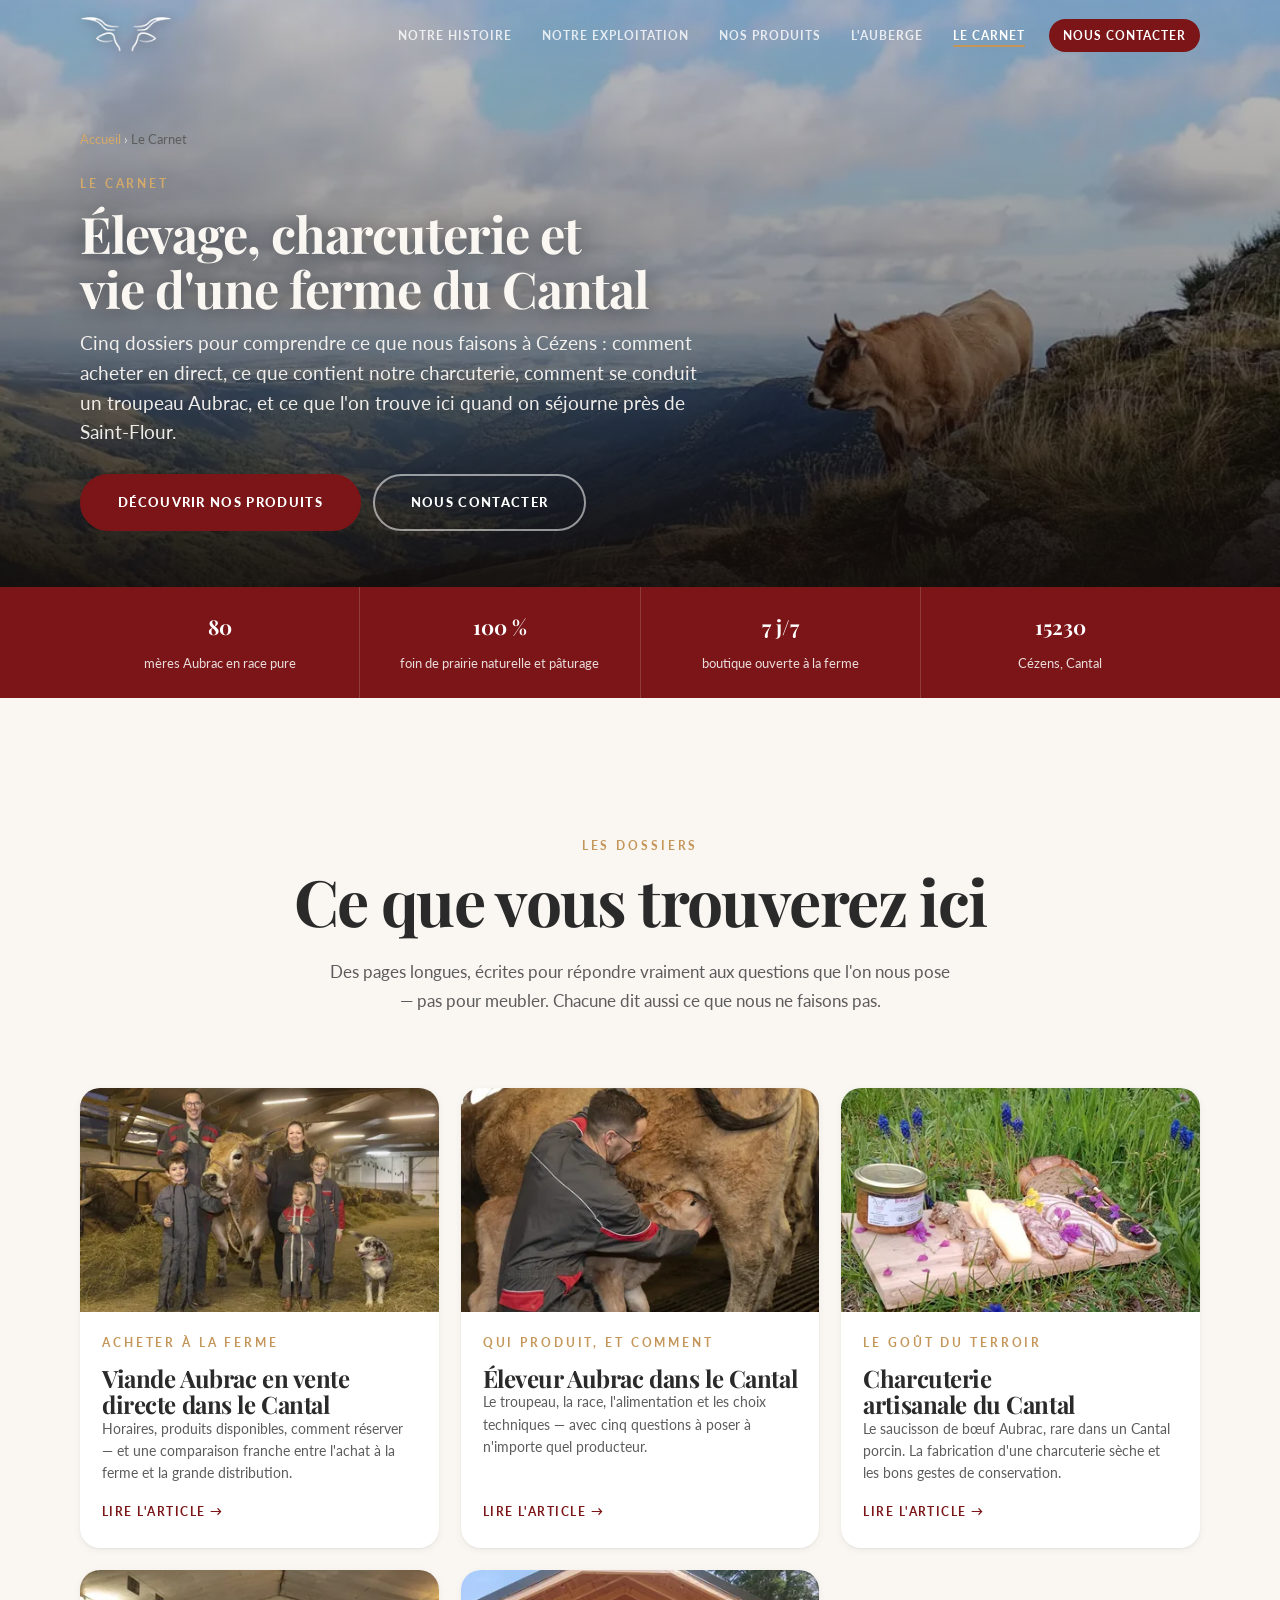
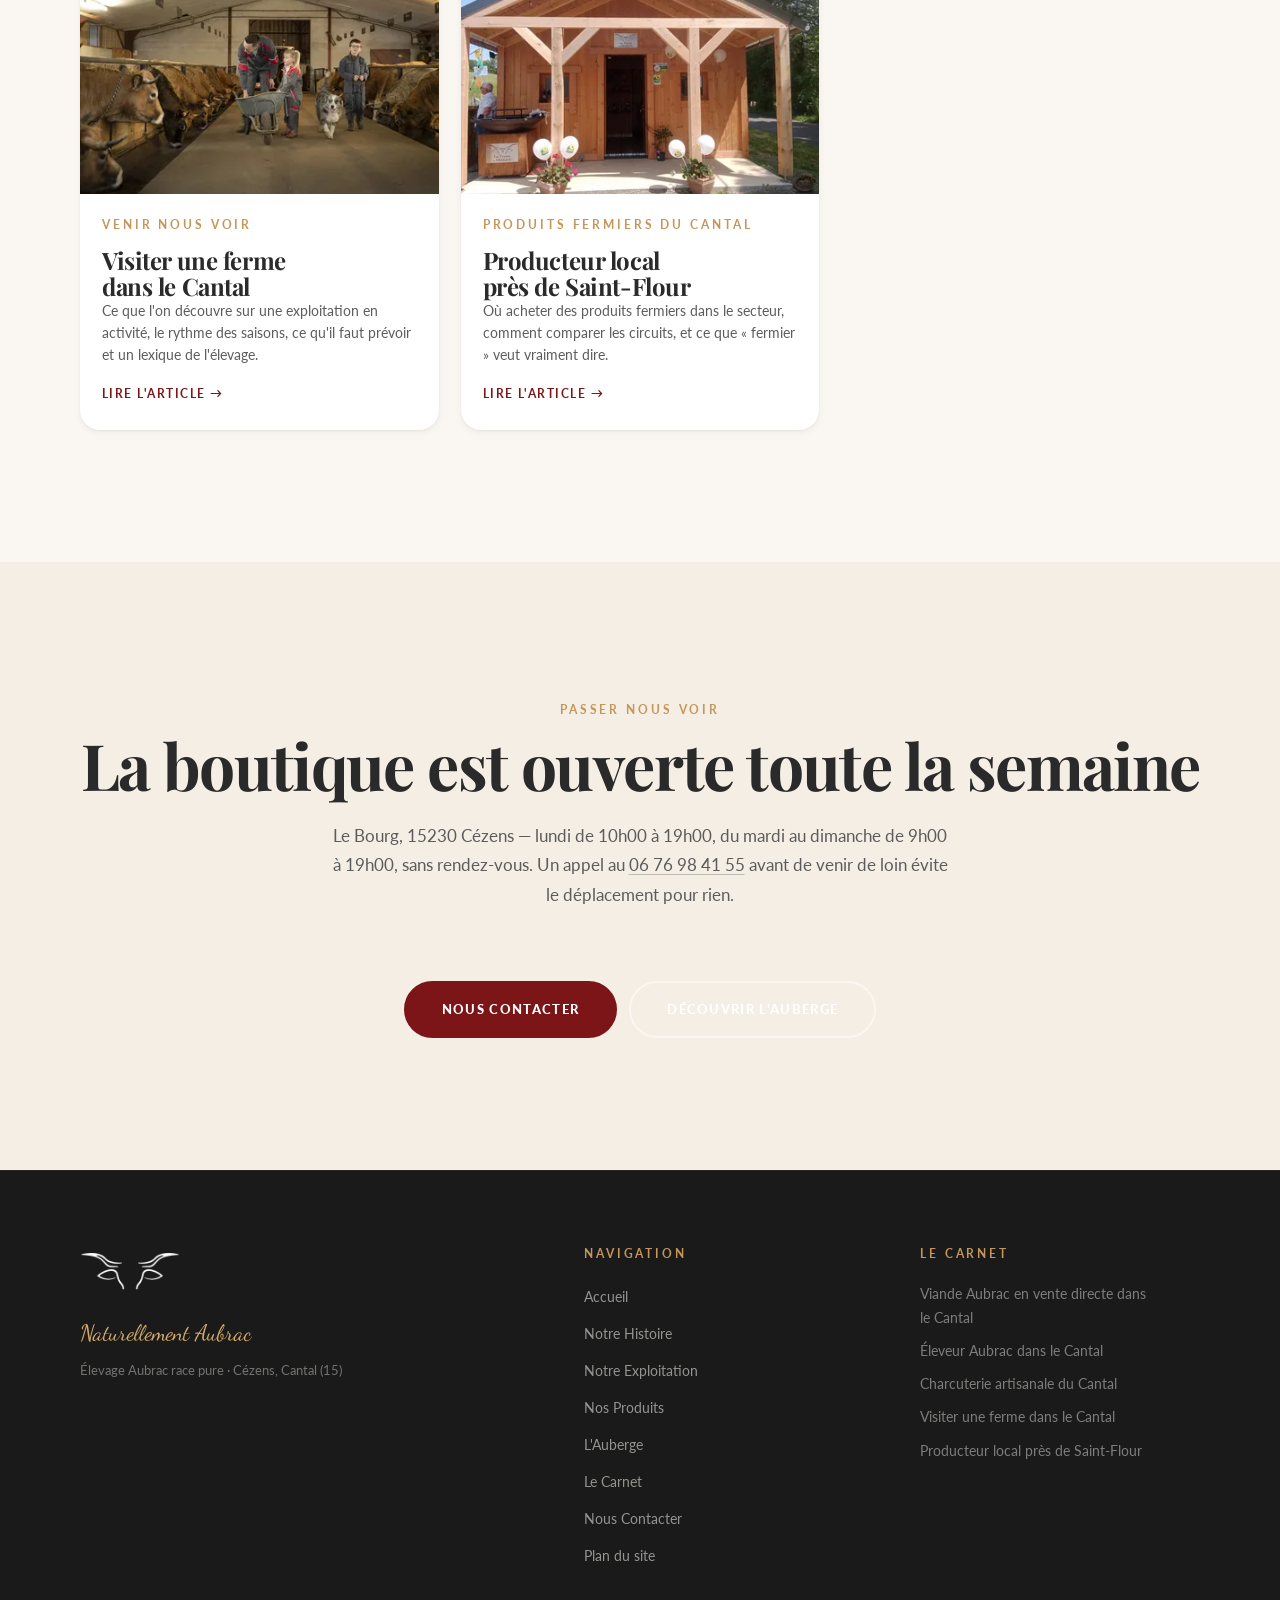
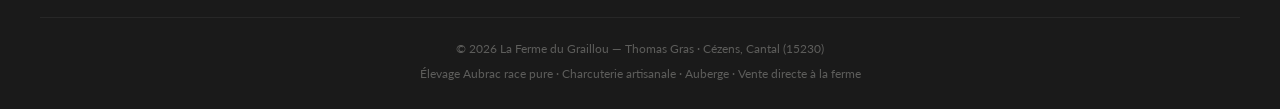
==== commit e7e0da7a: "Ajouter le plan du site et renforcer le maillage interne Audit du graphe de liens : aucune page orph" ====
--- a/blog/index.html
+++ b/blog/index.html
@@ -27,7 +27,7 @@
   <link href="https://fonts.googleapis.com/css2?family=Playfair+Display:ital,wght@0,400;0,600;0,700;1,400;1,600&family=Lato:wght@300;400;700;900&family=Dancing+Script:wght@600;700&display=swap" rel="stylesheet">
   <link rel="icon" type="image/png" sizes="32x32" href="../images/favicon-32.png">
   <link rel="apple-touch-icon" href="../images/favicon-180.png">
-  <link rel="stylesheet" href="../style.css?v=34d70489">
+  <link rel="stylesheet" href="../style.css?v=1482ac29">
 
   <script type="application/ld+json">
   {
@@ -358,6 +358,7 @@
           <li><a href="../auberge.html">L'Auberge</a></li>
           <li><a href="index.html">Le Carnet</a></li>
           <li><a href="../contact.html">Nous Contacter</a></li>
+          <li><a href="../plan-du-site.html">Plan du site</a></li>
         </ul>
       </nav>
       <div class="footer-produits">
--- a/style.css
+++ b/style.css
@@ -2173,3 +2173,60 @@
   /* Menu ouvert : la barre passe dessous, sinon elle flotte par-dessus. */
   body.menu-open .barre-action { z-index: 1; }
 }
+
+
+/* ──────────────────────────────────────────────────────
+   28. PLAN DU SITE
+   Une liste n'a pas besoin d'etre aride : chaque entree
+   porte une ligne de contexte, pour que la page serve
+   aussi a quelqu'un qui ne sait pas encore ce qu'il
+   cherche.
+────────────────────────────────────────────────────── */
+.plan-intro { max-width: var(--mesure); margin: 0 auto; }
+.plan-intro a { color: var(--rouge); text-decoration: underline; text-underline-offset: 3px; }
+
+.plan-bloc { margin-top: 56px; }
+.plan-bloc:first-of-type { margin-top: 40px; }
+
+.plan-titre {
+  font-family: var(--f-titre);
+  font-size: clamp(1.35rem, 3vw, 1.75rem);
+  line-height: 1.15;
+  letter-spacing: -.015em;
+  padding-bottom: 12px;
+  border-bottom: 1px solid var(--creme-dk);
+}
+
+.plan-chapeau {
+  margin-top: 10px;
+  color: var(--texte-lt);
+  font-size: .95rem;
+}
+
+.plan-liste { list-style: none; margin-top: 20px; display: grid; gap: 4px; }
+
+.plan-item {
+  display: grid;
+  gap: 2px;
+  padding: 14px 16px;
+  border-radius: var(--radius);
+  transition: background .2s var(--ease);
+}
+.plan-item:hover { background: var(--creme-dk); }
+
+.plan-item > a {
+  font-weight: 600;
+  color: var(--rouge);
+  text-decoration: underline;
+  text-underline-offset: 3px;
+  /* cible tactile confortable sans etirer le soulignement */
+  justify-self: start;
+  padding: 2px 0;
+}
+
+.plan-desc { color: var(--texte-lt); font-size: .92rem; line-height: 1.6; }
+
+@media (max-width: 600px) {
+  .plan-bloc { margin-top: 40px; }
+  .plan-item { padding: 12px 12px; }
+}
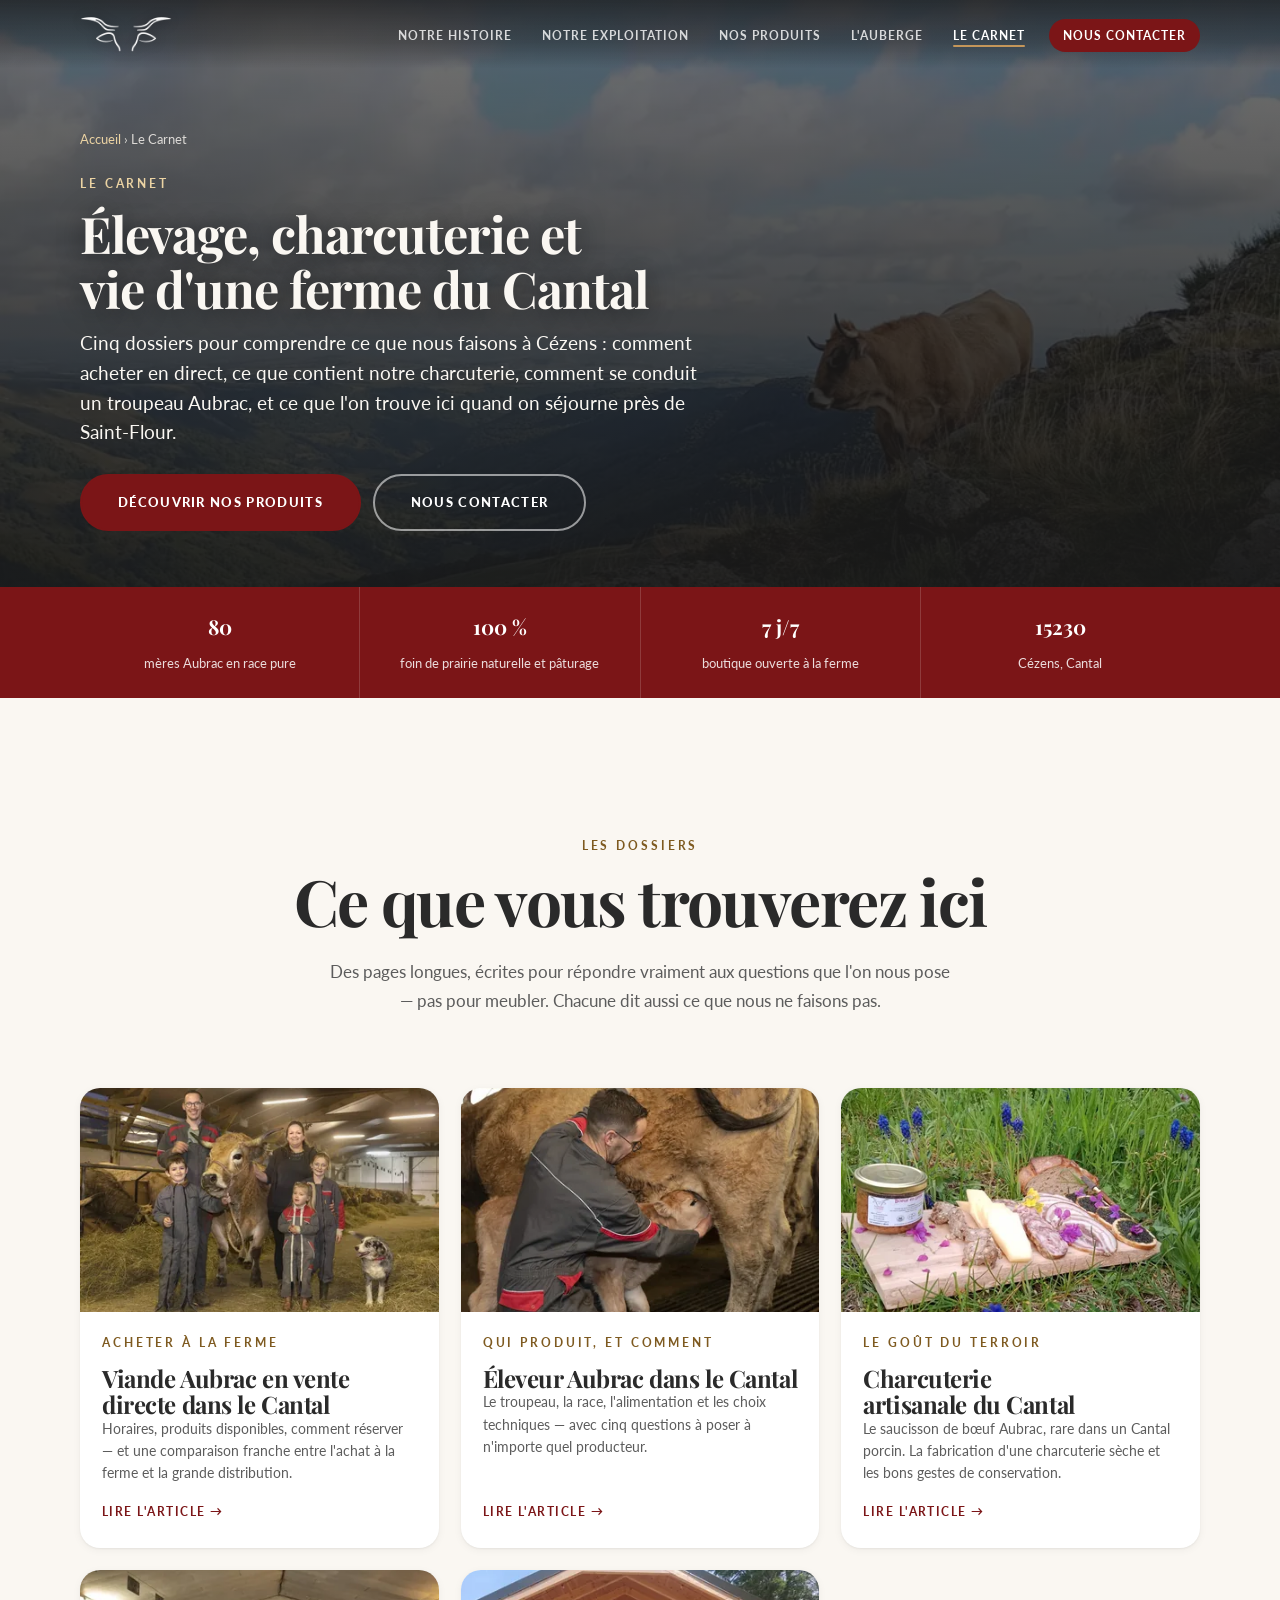
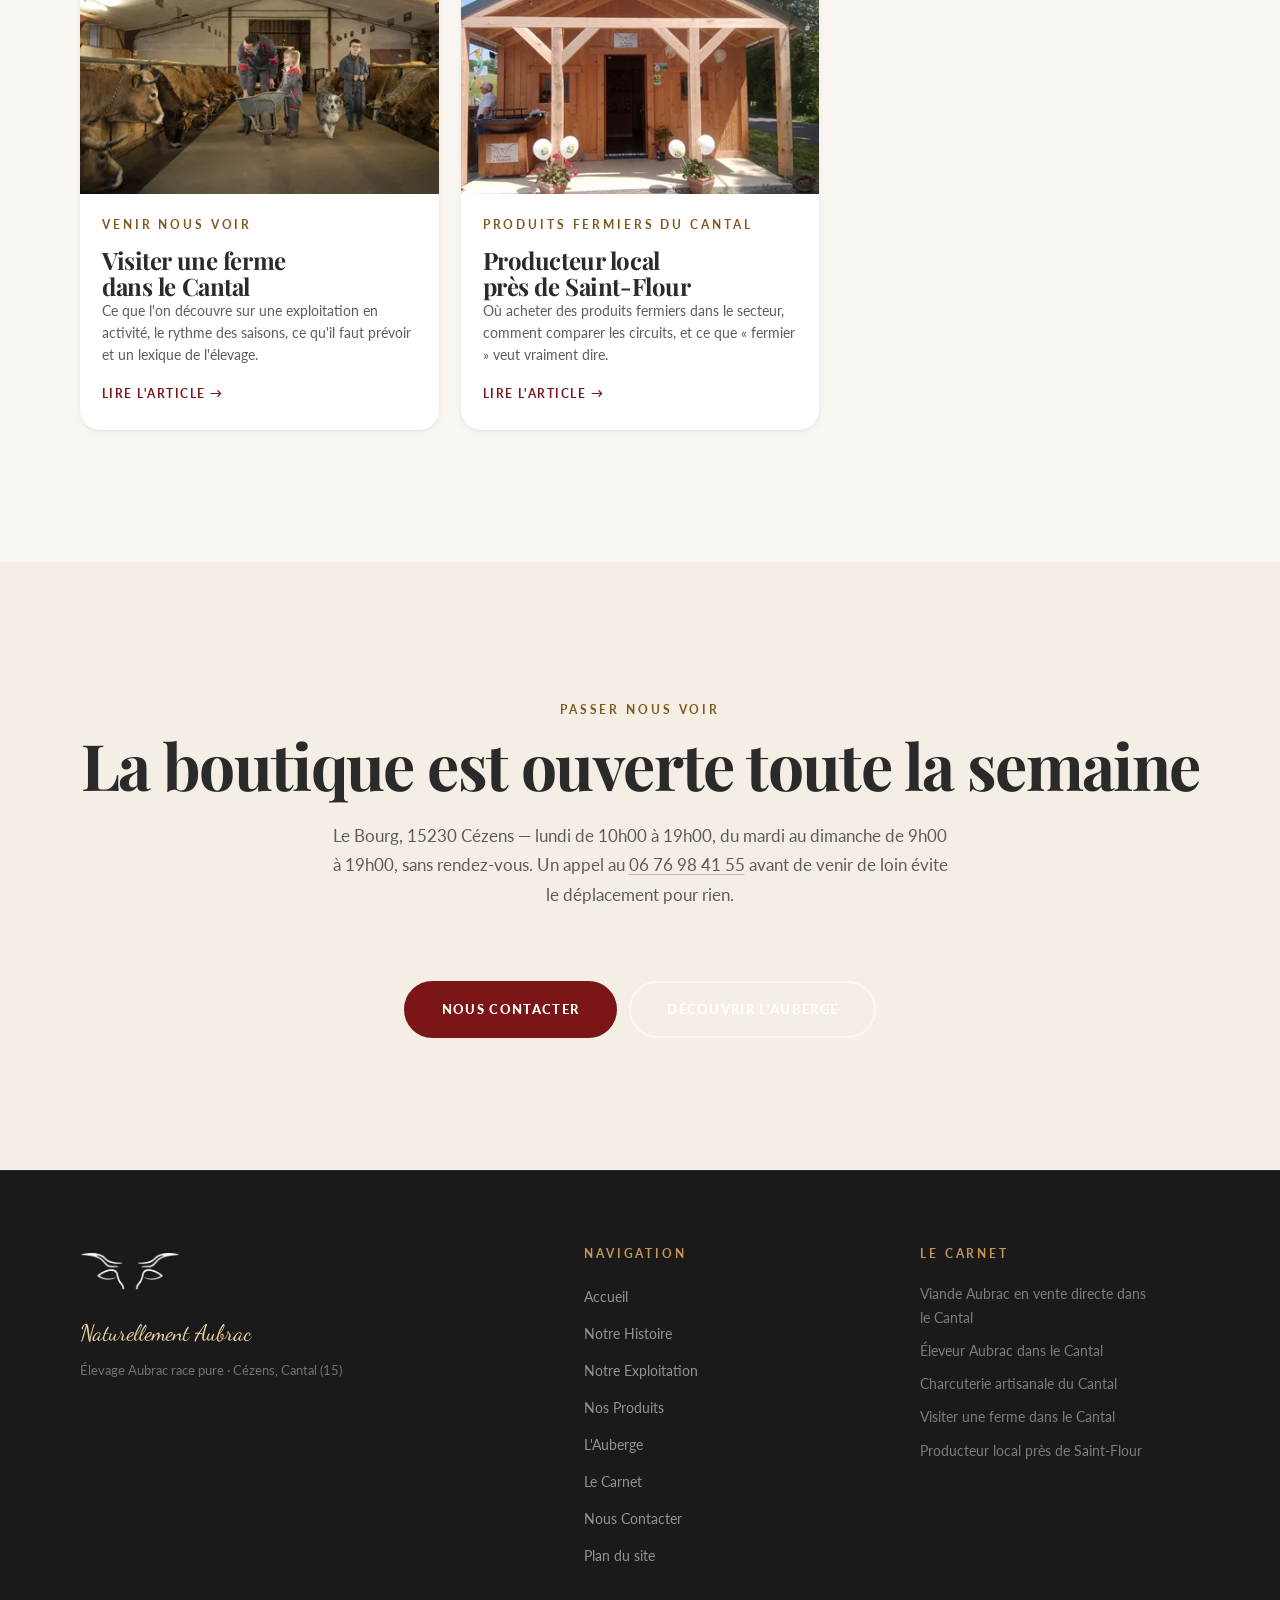
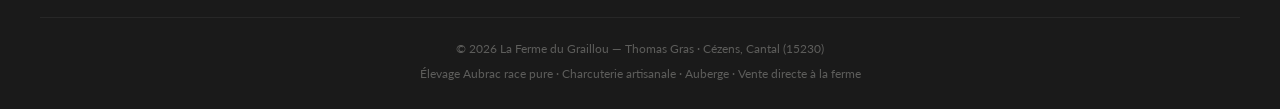
==== commit a1604142: "Couleurs en tokens, contraste AA atteint sur les dix pages mesurees Trois doublons silencieux trouve" ====
--- a/blog/index.html
+++ b/blog/index.html
@@ -27,7 +27,7 @@
   <link href="https://fonts.googleapis.com/css2?family=Playfair+Display:ital,wght@0,400;0,600;0,700;1,400;1,600&family=Lato:wght@300;400;700;900&family=Dancing+Script:wght@600;700&display=swap" rel="stylesheet">
   <link rel="icon" type="image/png" sizes="32x32" href="../images/favicon-32.png">
   <link rel="apple-touch-icon" href="../images/favicon-180.png">
-  <link rel="stylesheet" href="../style.css?v=1482ac29">
+  <link rel="stylesheet" href="../style.css?v=82bd14fe">
 
   <script type="application/ld+json">
   {
--- a/style.css
+++ b/style.css
@@ -18,7 +18,11 @@
      par les pages du Carnet sans avoir jamais ete declaree : les
      surtitres s'affichaient en gris herite. */
   --or-txt:       #7E5A20;
-  --or-lt:        #D4A96A;
+  /* Or pose sur photo ou fond sombre. #D4A96A plafonnait a 2,5:1 sur
+     les heros clairs : trop sombre pour du texte de 12 px. Eclairci
+     jusqu'a passer AA sur les fonds les plus clairs du site, sans
+     quitter la famille doree. */
+  --or-lt:        #EBD3A3;
   --or-pale:      #EDD9B5;
   --creme:        #FAF7F2;
   --creme-dk:     #F0E5D4;
@@ -26,6 +30,14 @@
   --texte-lt:     #5C5C5C;
   --noir:         #1A1A1A;
   --blanc:        #FFFFFF;
+
+  /* Canaux des couleurs de marque, pour les usages semi-transparents.
+     Sans eux, chaque rgba() reecrit les composantes a la main et finit
+     par deriver : on avait trois noirs differents dans le seul voile
+     du hero. */
+  --noir-rgb:     26,26,26;
+  --creme-rgb:    250,247,242;
+  --blanc-rgb:    255,255,255;
   --gris:         #F4EEE5;
 
   /* Typographie */
@@ -45,9 +57,15 @@
   --radius:    10px;
   --radius-lg: 20px;
   --radius-xl: 28px;
-  --shadow-sm: 0 2px 12px rgba(0,0,0,.08);
-  --shadow:    0 6px 32px rgba(0,0,0,.12);
-  --shadow-lg: 0 12px 56px rgba(0,0,0,.18);
+  /* Ombres chaudes, en couches : une ombre neutre sur un fond creme
+     tire vers le gris. --ombre-rgb nomme ce noir brun pour qu'il ne
+     soit plus un nombre magique reecrit a chaque usage. */
+  --ombre-rgb: 26,16,10;
+  --shadow-sm: 0 1px 2px rgba(var(--ombre-rgb),.05), 0 2px 8px rgba(var(--ombre-rgb),.05);
+  --shadow:    0 1px 2px rgba(var(--ombre-rgb),.06), 0 4px 14px rgba(var(--ombre-rgb),.07),
+               0 12px 34px rgba(var(--ombre-rgb),.06);
+  --shadow-lg: 0 2px 4px rgba(var(--ombre-rgb),.06), 0 8px 24px rgba(var(--ombre-rgb),.09),
+               0 24px 64px rgba(var(--ombre-rgb),.10);
   --ease:      cubic-bezier(0.4, 0, 0.2, 1);
   --ease-out:  cubic-bezier(0, 0, 0.2, 1);
 
@@ -153,7 +171,9 @@
   font-weight: 900;
   letter-spacing: .22em;
   text-transform: uppercase;
-  color: var(--or);
+  /* --or (#C4965A) ne donne que 2,47:1 sur le creme : sous le seuil AA.
+     --or-txt (#7E5A20) monte a 5,83:1 pour la meme famille de teinte. */
+  color: var(--or-txt);
   margin-bottom: 12px;
 }
 .eyebrow--light { color: var(--or-lt); }
@@ -282,6 +302,15 @@
   top: 0; left: 0; right: 0;
   z-index: 900;
   padding: 8px 0;
+  /* Avant defilement l'en-tete n'avait aucun fond : les liens blancs
+     passaient directement sur la photo. Sur un hero clair (le ciel du
+     sommaire du Carnet) le contraste tombait a 2,1:1. Ce voile, lisible
+     comme une ombre naturelle sous la barre, ne change rien sur un hero
+     sombre et sauve les heros clairs. */
+  background: linear-gradient(to bottom,
+    rgba(var(--noir-rgb), .74) 0%,
+    rgba(var(--noir-rgb), .38) 62%,
+    transparent 100%);
   transition: background .35s var(--ease), box-shadow .35s var(--ease), padding .35s var(--ease);
 }
 
@@ -291,7 +320,7 @@
      est position:fixed sur toute la largeur : le compositeur recalculait
      le flou du fond a chaque frame de defilement. Fond opaque, flou
      supprime : rendu identique, cout nul. */
-  background: #1A1A1A;
+  background: var(--noir);
   box-shadow: 0 2px 24px rgba(0,0,0,.28);
 }
 
@@ -428,9 +457,14 @@
   /* Voile radial central en plus des degrades : sans lui le titre se
      posait directement sur les visages, sans separation lisible. */
   background:
-    radial-gradient(ellipse 92% 64% at 50% 44%, rgba(18,13,11,.60) 0%, transparent 74%),
-    linear-gradient(to top, rgba(26,26,26,.88) 0%, rgba(26,26,26,.12) 56%),
-    linear-gradient(165deg, rgba(12,12,12,.42) 0%, transparent 62%);
+    /* Trois couches empilees : un creux radial au centre pour detacher
+       le titre, une remontee depuis le bas, un coin superieur gauche.
+       Elles utilisaient trois noirs differents ecrits a la main
+       (18,13,11 / 26,26,26 / 12,12,12) sans raison : meme role, meme
+       base desormais, seules les opacites different. */
+    radial-gradient(ellipse 92% 64% at 50% 44%, rgba(var(--noir-rgb),.60) 0%, transparent 74%),
+    linear-gradient(to top, rgba(var(--noir-rgb),.88) 0%, rgba(var(--noir-rgb),.12) 56%),
+    linear-gradient(165deg, rgba(var(--noir-rgb),.42) 0%, transparent 62%);
 }
 
 .hero-content {
@@ -672,7 +706,7 @@
   font-family: var(--f-head);
   font-size: 2rem;
   font-weight: 700;
-  color: var(--or);
+  color: var(--or-txt);
   line-height: 1;
   margin-bottom: 6px;
 }
@@ -707,7 +741,7 @@
 
 .pano-overlay {
   position: absolute; inset: 0;
-  background: linear-gradient(to right, rgba(26,26,26,.8) 0%, rgba(26,26,26,.15) 65%);
+  background: linear-gradient(to right, rgba(var(--noir-rgb),.8) 0%, rgba(var(--noir-rgb),.15) 65%);
 }
 
 .pano-quote {
@@ -753,7 +787,7 @@
   font-weight: 900;
   letter-spacing: .2em;
   text-transform: uppercase;
-  color: var(--or);
+  color: var(--or-txt);
   margin-bottom: 12px;
 }
 
@@ -1292,7 +1326,7 @@
     /* Fond opaque : a 98,5 % d'opacite le blur(24px) d'origine etait
        invisible, et un flou de 24 px sur un panneau plein ecran est l'un
        des paints les plus chers sur mobile d'entree de gamme. */
-    background: #1A1A1A;
+    background: var(--noir);
     flex-direction: column;
     justify-content: center;
     align-items: stretch;
@@ -1475,9 +1509,14 @@
 /* ──────────────────────────────────────────────────────
    27. ACCESSIBILITÉ
 ────────────────────────────────────────────────────── */
+/* Repere de focus clavier, defini une seule fois. Il doit se voir
+   aussi bien sur le creme des sections que sur le noir de l'en-tete et
+   du pied : l'anneau sombre travaille sur fond clair, le halo creme
+   prend le relais sur fond sombre. */
 :focus-visible {
-  outline: 3px solid var(--or);
-  outline-offset: 3px;
+  outline: 3px solid var(--or-txt);
+  outline-offset: 2px;
+  box-shadow: 0 0 0 6px rgba(var(--creme-rgb), .55);
   border-radius: 4px;
 }
 
@@ -1517,9 +1556,11 @@
 .page-hero-overlay {
   position: absolute;
   inset: 0;
+  /* Le haut etait a 50 % d'opacite : sur une photo claire l'eyebrow
+     dore tombait a 2,2:1. Renforce en haut, inchange en bas. */
   background: linear-gradient(to bottom,
-    rgba(12, 12, 12, 0.50) 0%,
-    rgba(26, 26, 26, 0.74) 100%);
+    rgba(var(--noir-rgb), 0.64) 0%,
+    rgba(var(--noir-rgb), 0.74) 100%);
 }
 .page-hero-content {
   position: relative;
@@ -1536,7 +1577,9 @@
   font-weight: 700;
   letter-spacing: .28em;
   text-transform: uppercase;
-  color: var(--or);
+  /* Pose sur une photo : on prend l or clair, comme .eyebrow--light
+     et .bl-hero .eyebrow le font deja. */
+  color: var(--or-lt);
   margin-bottom: var(--sp-sm);
   opacity: 0;
   animation: hero-in .8s var(--ease-out) .3s forwards;
@@ -1582,7 +1625,7 @@
   font-weight: 600;
 }
 .breadcrumb-inner a:hover { text-decoration: underline; }
-.breadcrumb-sep { color: var(--or); font-size: 0.7rem; }
+.breadcrumb-sep { color: var(--or-txt); font-size: 0.7rem; }
 
 /* ──────────────────────────────────────────────────────
    29. FORMULAIRE DE CONTACT
@@ -1697,6 +1740,11 @@
 .bl-fil a { color: var(--or-txt); }
 .bl-fil a:hover { text-decoration: underline; }
 .bl-fil span[aria-current] { color: var(--texte-lt); }
+/* Dans le hero le fil est pose sur une photo sombre. La regle ci-dessus
+   a une specificite de (0,2,1) et l'emportait sur .bl-hero .bl-fil
+   (0,2,0) : la page courante s'affichait en gris fonce sur fond fonce,
+   a 2,05:1. On remonte la specificite du cas clair. */
+.bl-hero .bl-fil span[aria-current] { color: rgba(var(--creme-rgb), .82); }
 
 /* — Hero d'article — */
 .bl-hero { position: relative; min-height: clamp(460px, 60vh, 640px); display: flex; align-items: flex-end; overflow: hidden; }
@@ -1705,7 +1753,10 @@
 .bl-hero-voile {
   position: absolute; inset: 0;
   background:
-    linear-gradient(to top, rgba(20,14,12,.92) 0%, rgba(20,14,12,.45) 45%, rgba(20,14,12,.25) 100%);
+    /* Quatrieme noir approximatif du fichier (20,14,12) : ramene sur la
+       base commune. Le palier median passe de .45 a .62 : le chapeau du
+       dossier s'y trouve et tombait a 4,0:1 sur les photos claires. */
+    linear-gradient(to top, rgba(var(--noir-rgb),.93) 0%, rgba(var(--noir-rgb),.80) 45%, rgba(var(--noir-rgb),.60) 100%);
 }
 /* Le header est fixe : sans reserve en haut, le fil d'Ariane passait dessous. */
 .bl-hero-inner { position: relative; z-index: 2; width: 100%; padding: clamp(96px, 12vw, 128px) 0 clamp(32px, 5vw, 56px); color: var(--creme); }
@@ -1717,7 +1768,7 @@
   max-width: 20ch; margin-bottom: 14px;
   text-shadow: 0 2px 24px rgba(0,0,0,.5);
 }
-.bl-hero-sous { font-size: clamp(1rem, 1.9vw, 1.16rem); color: rgba(250,247,242,.94); max-width: 60ch; line-height: 1.6; }
+.bl-hero-sous { font-size: clamp(1rem, 1.9vw, 1.16rem); color: var(--creme); max-width: 60ch; line-height: 1.6; }
 .bl-hero-actions { display: flex; flex-wrap: wrap; gap: 12px; margin-top: 26px; }
 
 /* — Bandeau de reassurance — */
@@ -1731,7 +1782,7 @@
 /* Barre d'ancres : sticky sur des articles de 2 600 mots, donc
    recomposee a chaque frame sur toute la hauteur du defilement. Le
    blur(10px) etait pose derriere un fond a 97 % d'opacite : invisible. */
-.bl-ancres { position: sticky; top: 64px; z-index: 40; background: #FAF7F2; border-bottom: 1px solid var(--creme-dk); }
+.bl-ancres { position: sticky; top: 64px; z-index: 40; background: var(--creme); border-bottom: 1px solid var(--creme-dk); }
 .bl-ancres ul { display: flex; gap: 4px; overflow-x: auto; scrollbar-width: none; padding: 9px 0; }
 .bl-ancres ul::-webkit-scrollbar { display: none; }
 .bl-ancres a {
@@ -2065,13 +2116,6 @@
   font-feature-settings: "tnum" 1;
 }
 
-/* Anneau de focus visible au clavier uniquement : indispensable a
-   l'accessibilite, et absent jusqu'ici. */
-:focus-visible {
-  outline: 2px solid var(--or-txt);
-  outline-offset: 3px;
-  border-radius: 3px;
-}
 .btn:focus-visible,
 .nav-cta:focus-visible { outline-color: var(--creme); outline-offset: 4px; }
 
@@ -2079,13 +2123,6 @@
 
 /* Ombres : trois couches courtes valent mieux qu'une large et molle.
    Le regard lit une elevation, pas un halo. */
-:root {
-  --shadow-sm: 0 1px 2px rgba(26,16,10,.05), 0 2px 8px rgba(26,16,10,.05);
-  --shadow:    0 1px 2px rgba(26,16,10,.06), 0 4px 14px rgba(26,16,10,.07),
-               0 12px 34px rgba(26,16,10,.06);
-  --shadow-lg: 0 2px 4px rgba(26,16,10,.06), 0 8px 24px rgba(26,16,10,.09),
-               0 24px 64px rgba(26,16,10,.10);
-}
 
 /* Liens dans le texte courant : soulignement discret plutot que
    couleur seule, qui exclut les daltoniens. */
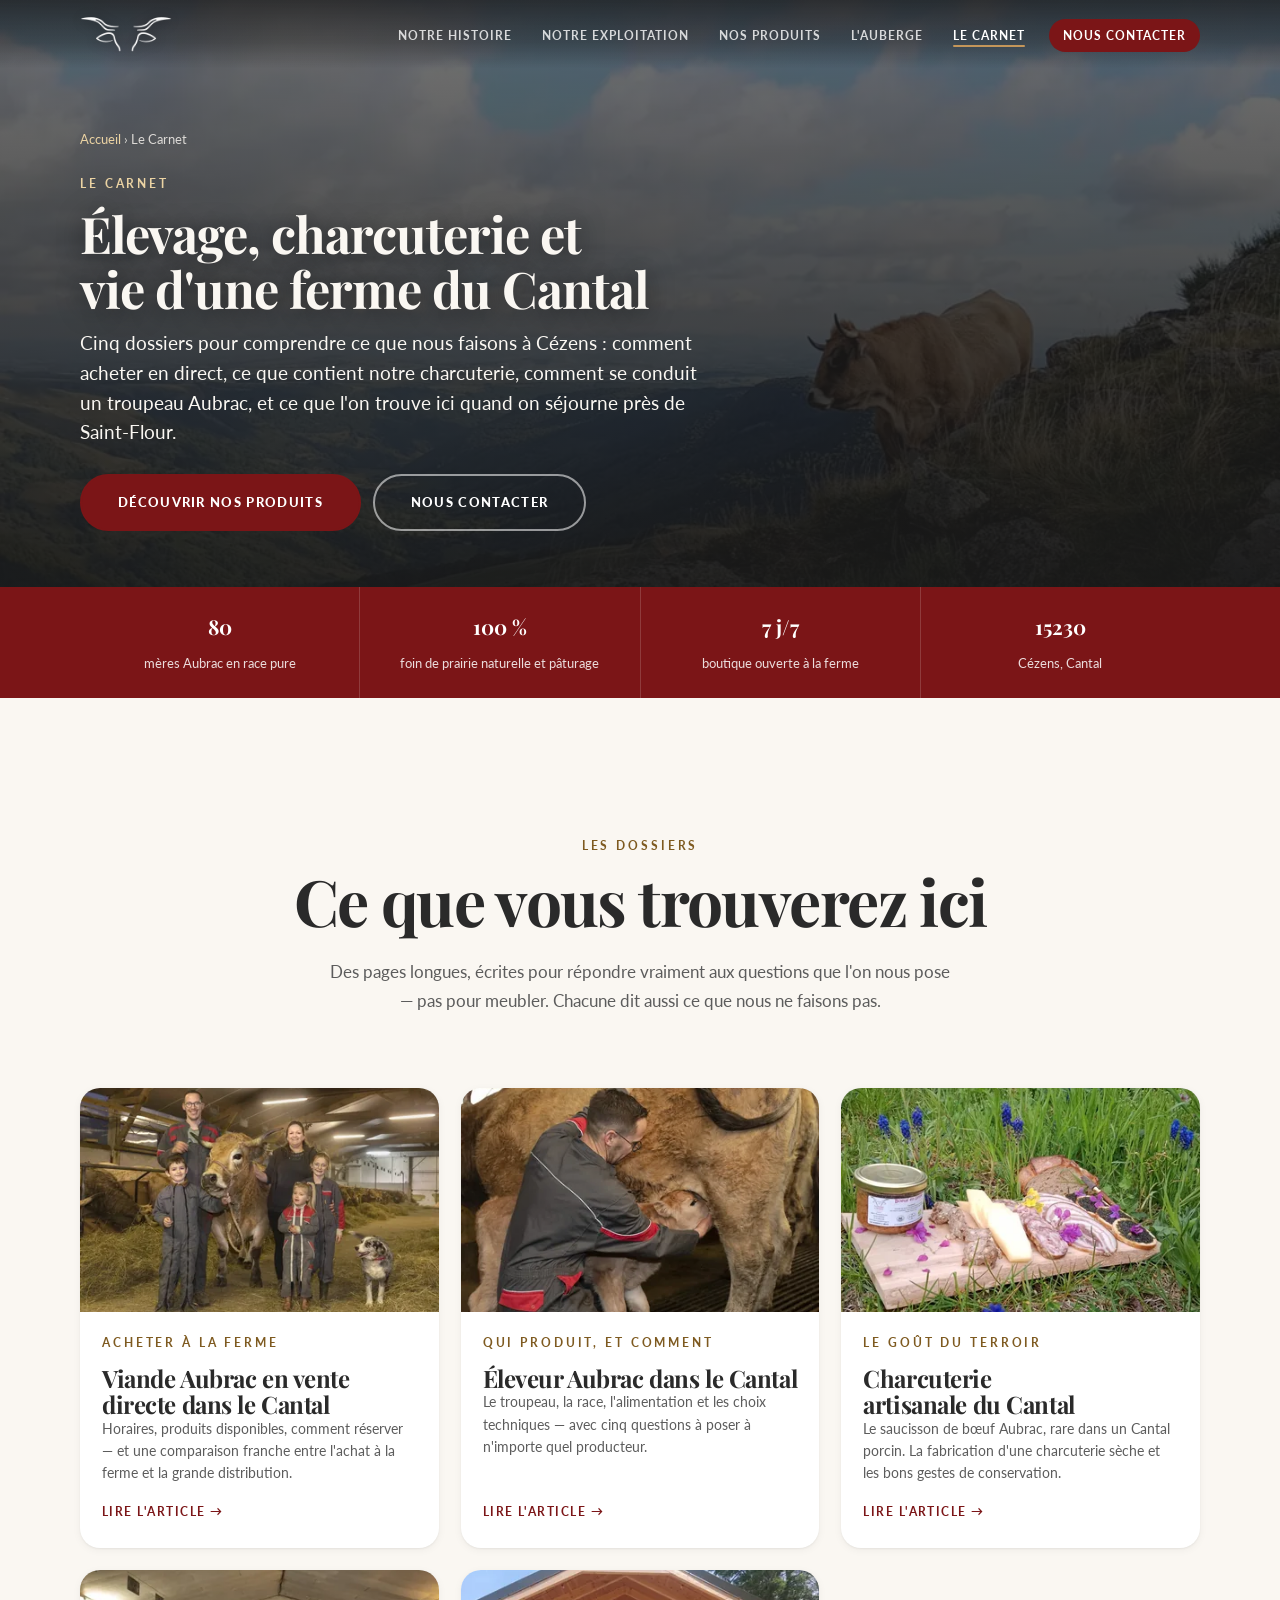
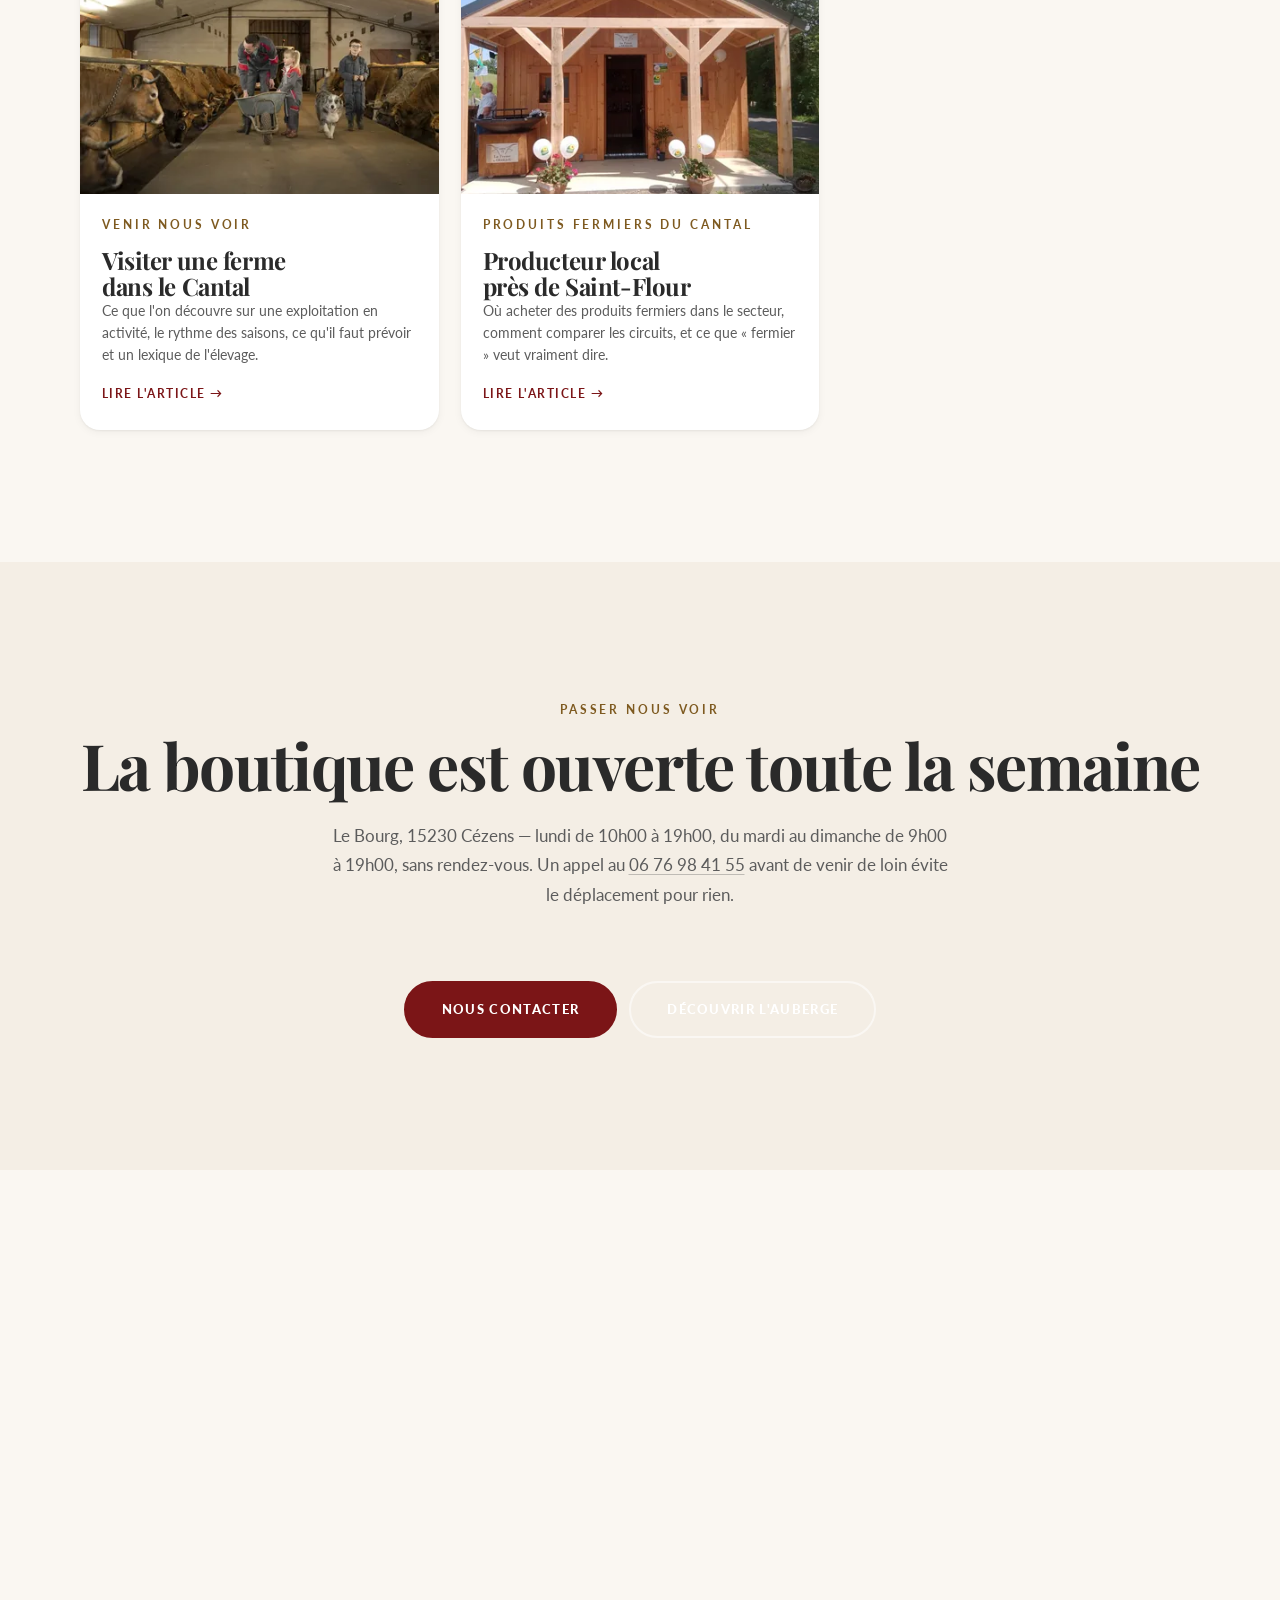
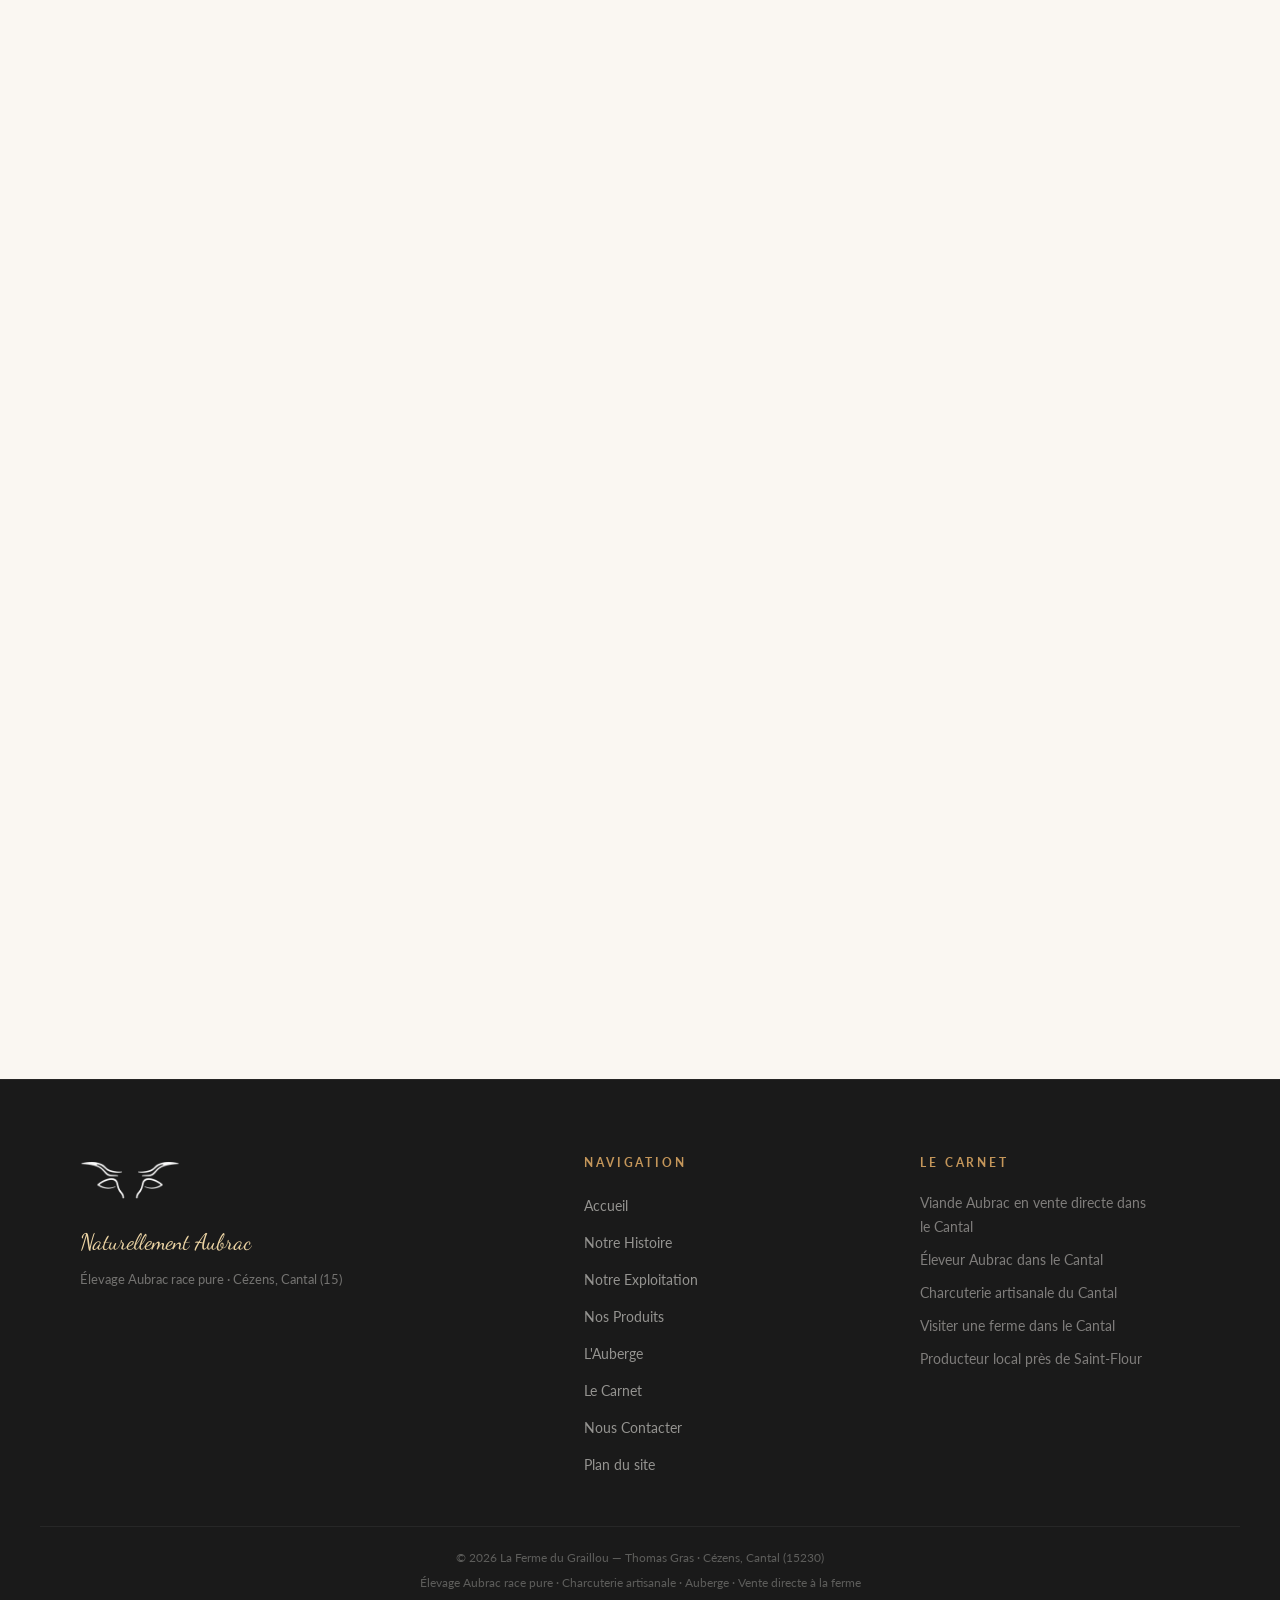
==== commit b6a36540: "Etoffer les six pages de moins de 700 mots Aucune de ces pages ne tenait la comparaison avec les dos" ====
--- a/blog/index.html
+++ b/blog/index.html
@@ -338,6 +338,95 @@
       </div>
     </section>
 
+  
+    <section class="section" aria-labelledby="h-carnet-pourquoi">
+      <div class="container container--narrow">
+        <div class="section-header">
+          <span class="eyebrow" data-animate="fade-up">Mode d'emploi</span>
+          <h2 id="h-carnet-pourquoi" class="section-title" data-animate="fade-up" style="--anim-delay:80ms">Pourquoi ces cinq dossiers</h2>
+        </div>
+
+        <p data-animate="fade-up" style="--anim-delay:140ms">
+          Les questions qu'on nous pose à la boutique reviennent toujours par les mêmes
+          portes. D'où vient la viande. Pourquoi ce saucisson est-il de bœuf alors qu'ici tout
+          est de porc. Est-ce qu'on peut venir voir les bêtes. Où acheter fermier dans le coin
+          sans y passer la journée. Qu'est-ce que ça change, au juste, d'acheter directement à
+          l'éleveur.
+        </p>
+
+        <p data-animate="fade-up" style="--anim-delay:180ms">
+          Répondre en trois phrases devant un comptoir, c'est souvent répondre mal. Ces cinq
+          dossiers sont les réponses longues : écrits depuis la ferme, sans détour publicitaire,
+          avec ce qu'on sait et en disant quand on ne sait pas. Ils se lisent indépendamment,
+          dans l'ordre que vous voulez.
+        </p>
+
+        <h3 data-animate="fade-up" style="--anim-delay:220ms">Lequel lire en premier</h3>
+
+        <p data-animate="fade-up" style="--anim-delay:260ms">
+          <strong>Si vous voulez acheter</strong> et comprendre ce que change le circuit court,
+          commencez par
+          <a href="vente-directe-viande-aubrac-cantal.html">la vente directe de viande Aubrac</a>.
+          C'est le dossier le plus concret : ce qui est disponible, comment ça se passe sur
+          place, et ce qui distingue réellement cet achat d'un passage en grande surface.
+        </p>
+
+        <p data-animate="fade-up" style="--anim-delay:300ms">
+          <strong>Si c'est l'élevage qui vous intéresse</strong>, allez voir
+          <a href="producteur-aubrac-cantal.html">l'éleveur Aubrac dans le Cantal</a> : la race,
+          la conduite du troupeau, l'alimentation, le calendrier des saisons. C'est là que se
+          trouve l'explication de tout le reste, y compris du goût des produits.
+        </p>
+
+        <p data-animate="fade-up" style="--anim-delay:340ms">
+          <strong>Si vous venez pour la charcuterie</strong>,
+          <a href="charcuterie-artisanale-cantal.html">le dossier sur la charcuterie artisanale
+          du Cantal</a> explique comment se conduit un séchage, pourquoi le saucisson de bœuf
+          est une curiosité dans un département massivement porcin, et comment conserver ce que
+          vous rapportez.
+        </p>
+
+        <p data-animate="fade-up" style="--anim-delay:380ms">
+          <strong>Si vous préparez une venue</strong>,
+          <a href="visite-ferme-cantal.html">visiter une ferme dans le Cantal</a> dit
+          franchement ce qu'on peut voir et ce qu'on ne peut pas : une ferme en activité n'est
+          pas un parc de loisirs, et mieux vaut le savoir avant de faire la route avec des
+          enfants.
+        </p>
+
+        <p data-animate="fade-up" style="--anim-delay:420ms">
+          <strong>Si vous cherchez plus largement du fermier dans le secteur</strong>,
+          <a href="producteur-local-saint-flour.html">producteur local près de Saint-Flour</a>
+          compare les circuits — vente à la ferme, marché, magasin de producteurs, plateforme
+          en ligne — avec les limites de chacun, y compris celles du nôtre.
+        </p>
+
+
+        <h3 data-animate="fade-up" style="--anim-delay:500ms">Comment ces textes sont écrits</h3>
+
+        <p data-animate="fade-up" style="--anim-delay:540ms">
+          Trois règles, qui expliquent certains silences. On ne donne pas de prix : ils
+          changent, et un chiffre périmé sur une page web rend un mauvais service. On
+          n'annonce ni label ni certification que la ferme ne détiendrait pas. Et quand une
+          information relève d'une source extérieure — les effectifs d'une race, la
+          description d'un milieu naturel — elle est attribuée, avec le lien, pour que vous
+          puissiez vérifier par vous-même plutôt que de nous croire sur parole.
+        </p>
+
+        <p data-animate="fade-up" style="--anim-delay:580ms">
+          Là où les sources se contredisent, c'est dit aussi. Les chiffres de cheptel d'une
+          race bovine, par exemple, varient selon l'organisme qui compte et l'année retenue :
+          présenter l'un d'eux comme la vérité serait plus commode, et moins honnête.
+        </p>
+
+        <p data-animate="fade-up" style="--anim-delay:460ms">
+          Une question qui n'a pas sa réponse ici&nbsp;? Le téléphone marche toujours mieux
+          qu'un formulaire : <a href="../contact.html">nos coordonnées sont sur la page
+          contact</a>.
+        </p>
+      </div>
+    </section>
+
   </main>
 
   <footer class="site-footer" role="contentinfo">
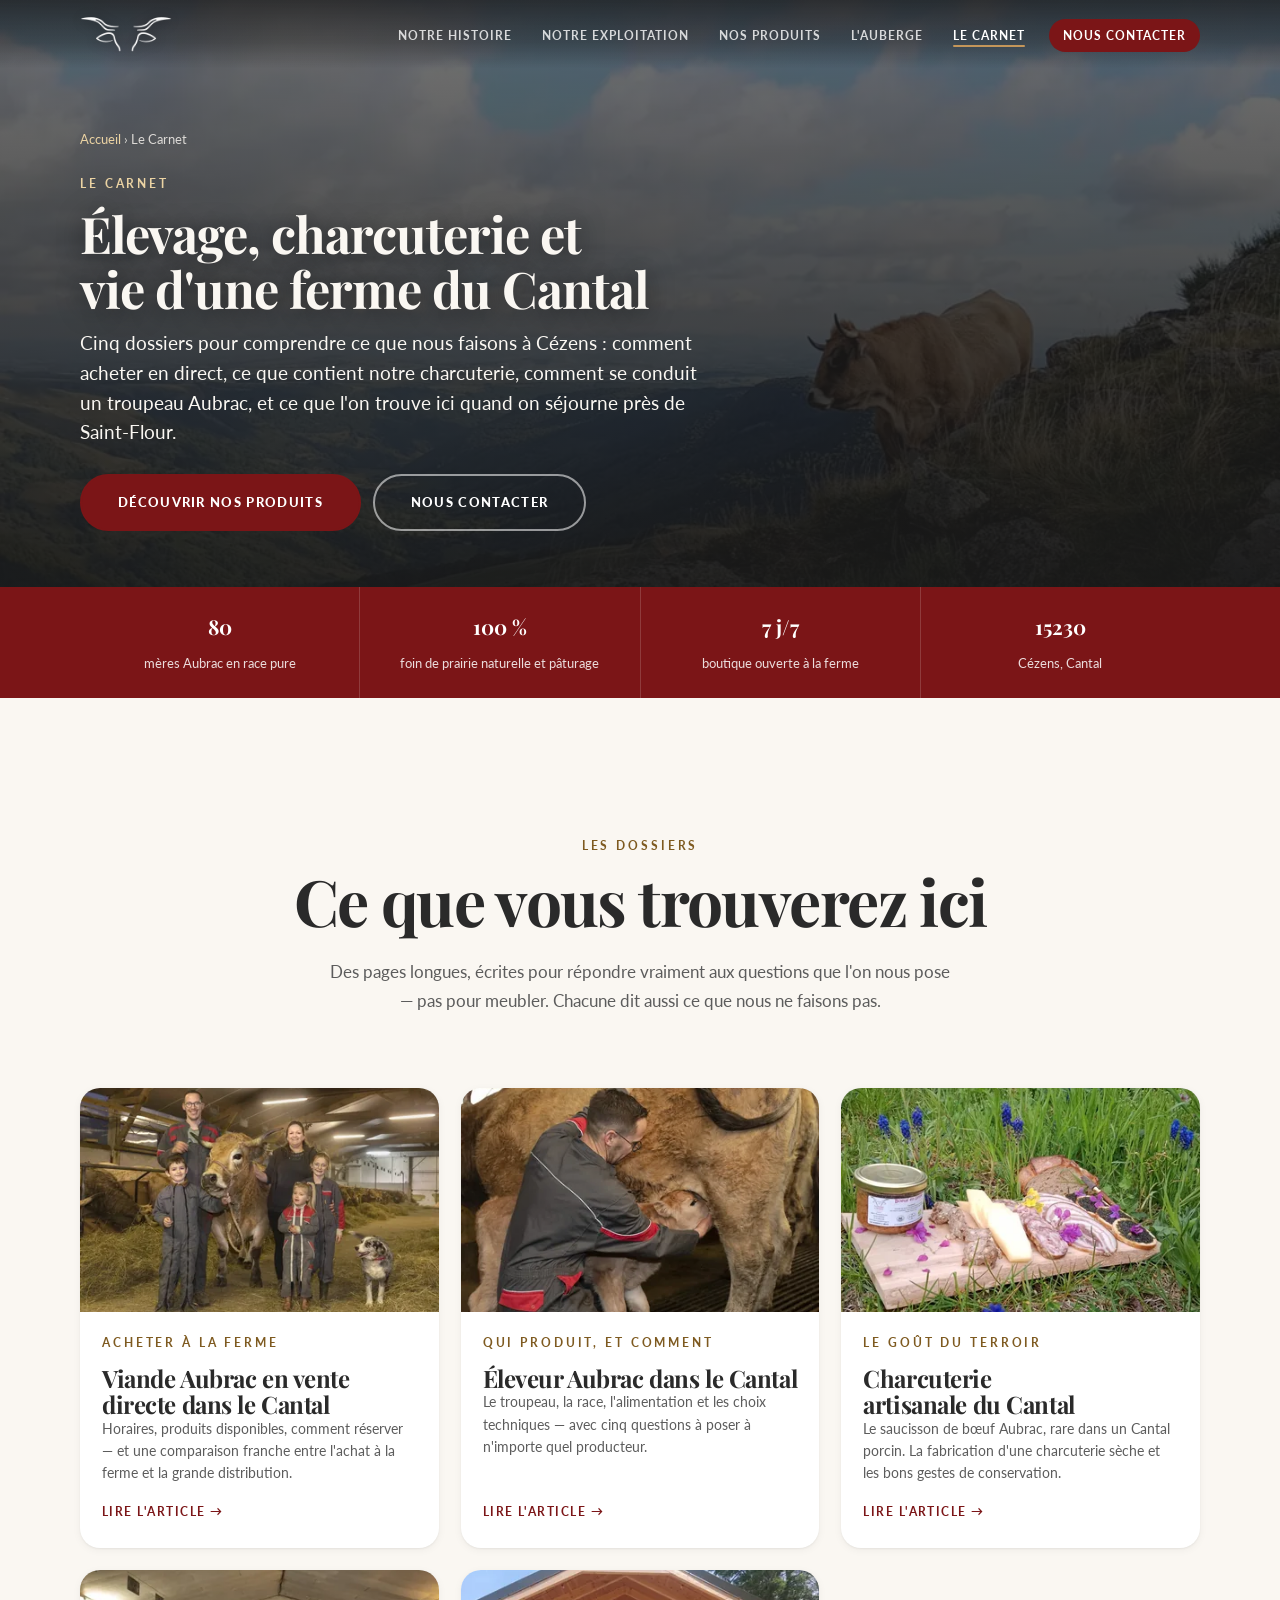
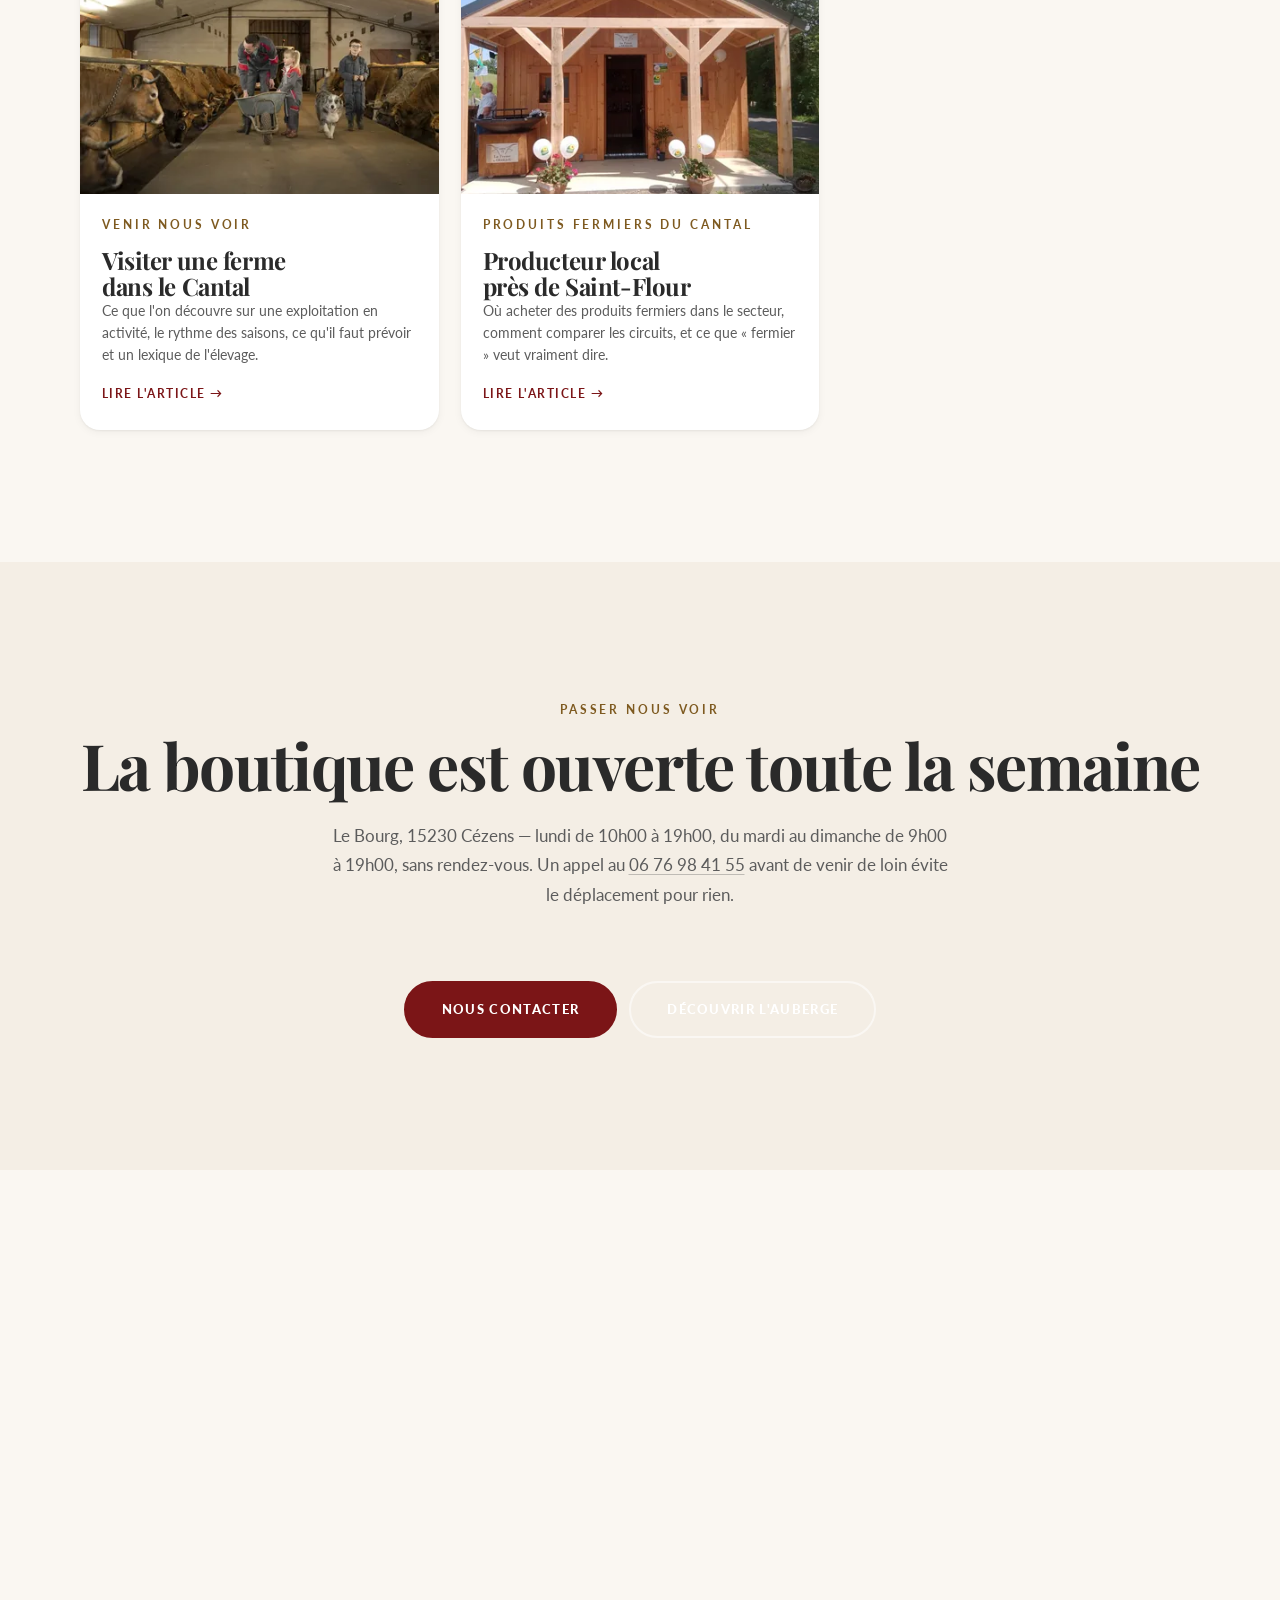
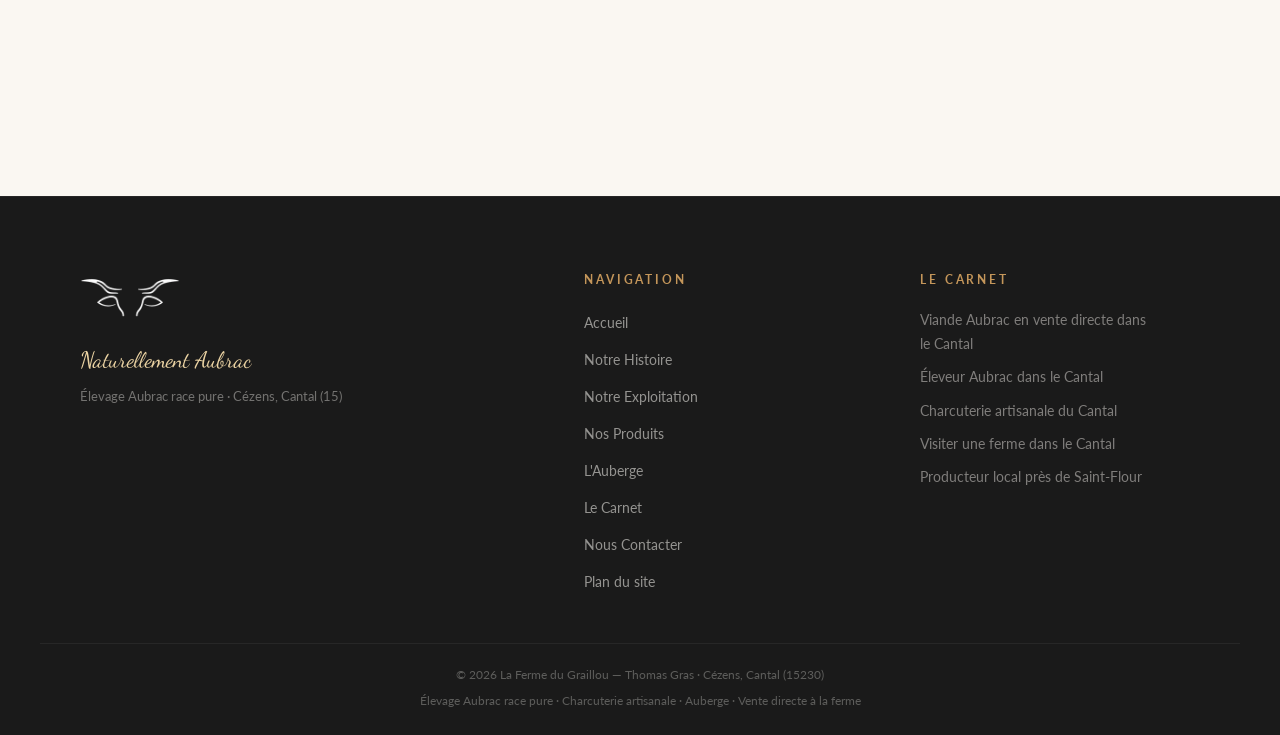
==== commit 746f8063: "Un appel a l'action en haut, au milieu et en bas de chaque page Audit prealable : les cinq dossiers " ====
--- a/blog/index.html
+++ b/blog/index.html
@@ -27,7 +27,7 @@
   <link href="https://fonts.googleapis.com/css2?family=Playfair+Display:ital,wght@0,400;0,600;0,700;1,400;1,600&family=Lato:wght@300;400;700;900&family=Dancing+Script:wght@600;700&display=swap" rel="stylesheet">
   <link rel="icon" type="image/png" sizes="32x32" href="../images/favicon-32.png">
   <link rel="apple-touch-icon" href="../images/favicon-180.png">
-  <link rel="stylesheet" href="../style.css?v=82bd14fe">
+  <link rel="stylesheet" href="../style.css?v=a7c18b47">
 
   <script type="application/ld+json">
   {
@@ -427,6 +427,14 @@
       </div>
     </section>
 
+      <section class="section" aria-label="Nous contacter">
+    <div class="container container--narrow">
+      <div class="cta-banner" data-animate="fade-up">
+        <p>Ces dossiers répondent à l'essentiel, mais ils ne remplacent pas une conversation. Pour une question précise, appelez la ferme.</p>
+        <a href="tel:+33676984155" class="btn btn-primary">Appeler la ferme</a>
+      </div>
+    </div>
+    </section>
   </main>
 
   <footer class="site-footer" role="contentinfo">
--- a/style.css
+++ b/style.css
@@ -829,7 +829,8 @@
 }
 
 /* CTA banner */
-.produits-cta-banner {
+.produits-cta-banner,
+.cta-banner {
   margin-top: clamp(48px, 7vw, 80px);
   margin-bottom: clamp(48px, 7vw, 80px);
   background: var(--rouge);
@@ -842,22 +843,26 @@
   flex-wrap: wrap;
 }
 
-.produits-cta-banner p {
+.produits-cta-banner p,
+.cta-banner p {
   font-size: clamp(.95rem, 2vw, 1.1rem);
   color: rgba(255,255,255,.9);
   margin: 0;
   max-width: 500px;
 }
 
-.produits-cta-banner strong { color: var(--or-lt); }
-
-.produits-cta-banner .btn-primary {
+.produits-cta-banner strong,
+.cta-banner strong { color: var(--or-lt); }
+
+.produits-cta-banner .btn-primary,
+.cta-banner .btn-primary {
   background: var(--blanc);
   color: var(--rouge);
   border-color: var(--blanc);
   flex-shrink: 0;
 }
-.produits-cta-banner .btn-primary:hover { background: var(--creme); border-color: var(--creme); }
+.produits-cta-banner .btn-primary:hover,
+.cta-banner .btn-primary:hover { background: var(--creme); border-color: var(--creme); }
 
 /* ──────────────────────────────────────────────────────
    16. SECTION TRANSHUMANCE
@@ -1428,11 +1433,13 @@
   /* full → pair → pair */
   .bento-a { grid-column: span 2; height: 220px; }
 
-  .produits-cta-banner {
+  .produits-cta-banner,
+  .cta-banner {
     flex-direction: column;
     text-align: center;
   }
-  .produits-cta-banner .btn { align-self: center; }
+  .produits-cta-banner .btn,
+  .cta-banner .btn { align-self: center; }
 
   .pano-quote { padding: 24px; }
   .pano-quote p { font-size: .95rem; }
@@ -1481,7 +1488,7 @@
   .horaires-table td { padding: 6px 2px; font-size: 0.88rem; }
 
   /* Page hero taille */
-  .page-hero { height: clamp(260px, 55vw, 340px); }
+  .page-hero { min-height: clamp(260px, 55vw, 340px); padding: 88px 0 40px; }
 
   /* Breadcrumb compact */
   .breadcrumb-inner { font-size: 0.76rem; }
@@ -1538,7 +1545,12 @@
 ────────────────────────────────────────────────────── */
 .page-hero {
   position: relative;
-  height: clamp(380px, 48vw, 520px);
+  /* min-height et non height : le hero porte desormais des boutons
+     d'action, et une hauteur figee faisait deborder le contenu par le
+     haut, jusqu'a passer sous l'en-tete fixe. Le padding haut reserve
+     la place de cet en-tete. */
+  min-height: clamp(380px, 48vw, 520px);
+  padding: 96px 0 48px;
   overflow: hidden;
   display: flex;
   align-items: center;
@@ -1716,7 +1728,7 @@
 
 @media (max-width: 600px) {
   .form-grid { grid-template-columns: 1fr; }
-  .page-hero { height: clamp(280px, 60vw, 380px); }
+  .page-hero { min-height: clamp(280px, 60vw, 380px); padding: 92px 0 44px; }
   .page-hero-title { font-size: clamp(1.7rem, 7vw, 2.4rem); }
 }
 
@@ -2267,3 +2279,38 @@
   .plan-bloc { margin-top: 40px; }
   .plan-item { padding: 12px 12px; }
 }
+
+
+/* ──────────────────────────────────────────────────────
+   29. APPELS A L'ACTION DANS LES HEROS
+   Les heros des pages interieures n'en portaient aucun :
+   le visiteur arrivait sur la page sans action proposee
+   avant d'avoir fait defiler. Sans boutique en ligne,
+   l'action utile est l'appel.
+────────────────────────────────────────────────────── */
+.page-hero-actions {
+  display: flex;
+  flex-wrap: wrap;
+  gap: 14px;
+  justify-content: center;
+  margin-top: var(--sp-md);
+}
+.page-hero-actions .btn { min-height: 48px; }
+.page-hero-actions .btn-secondary {
+  /* Le bouton secondaire de base a un fond clair : pose sur une photo
+     avec un texte creme, il devenait creme sur creme. Sur le hero on le
+     veut detoure, pas rempli. */
+  background: transparent;
+  color: var(--creme);
+  border-color: rgba(var(--creme-rgb), .75);
+}
+.page-hero-actions .btn-secondary:hover {
+  background: var(--creme);
+  border-color: var(--creme);
+  color: var(--noir);
+}
+
+@media (max-width: 600px) {
+  .page-hero-actions { flex-direction: column; align-items: center; width: 100%; }
+  .page-hero-actions .btn { width: 100%; max-width: 320px; text-align: center; justify-content: center; }
+}
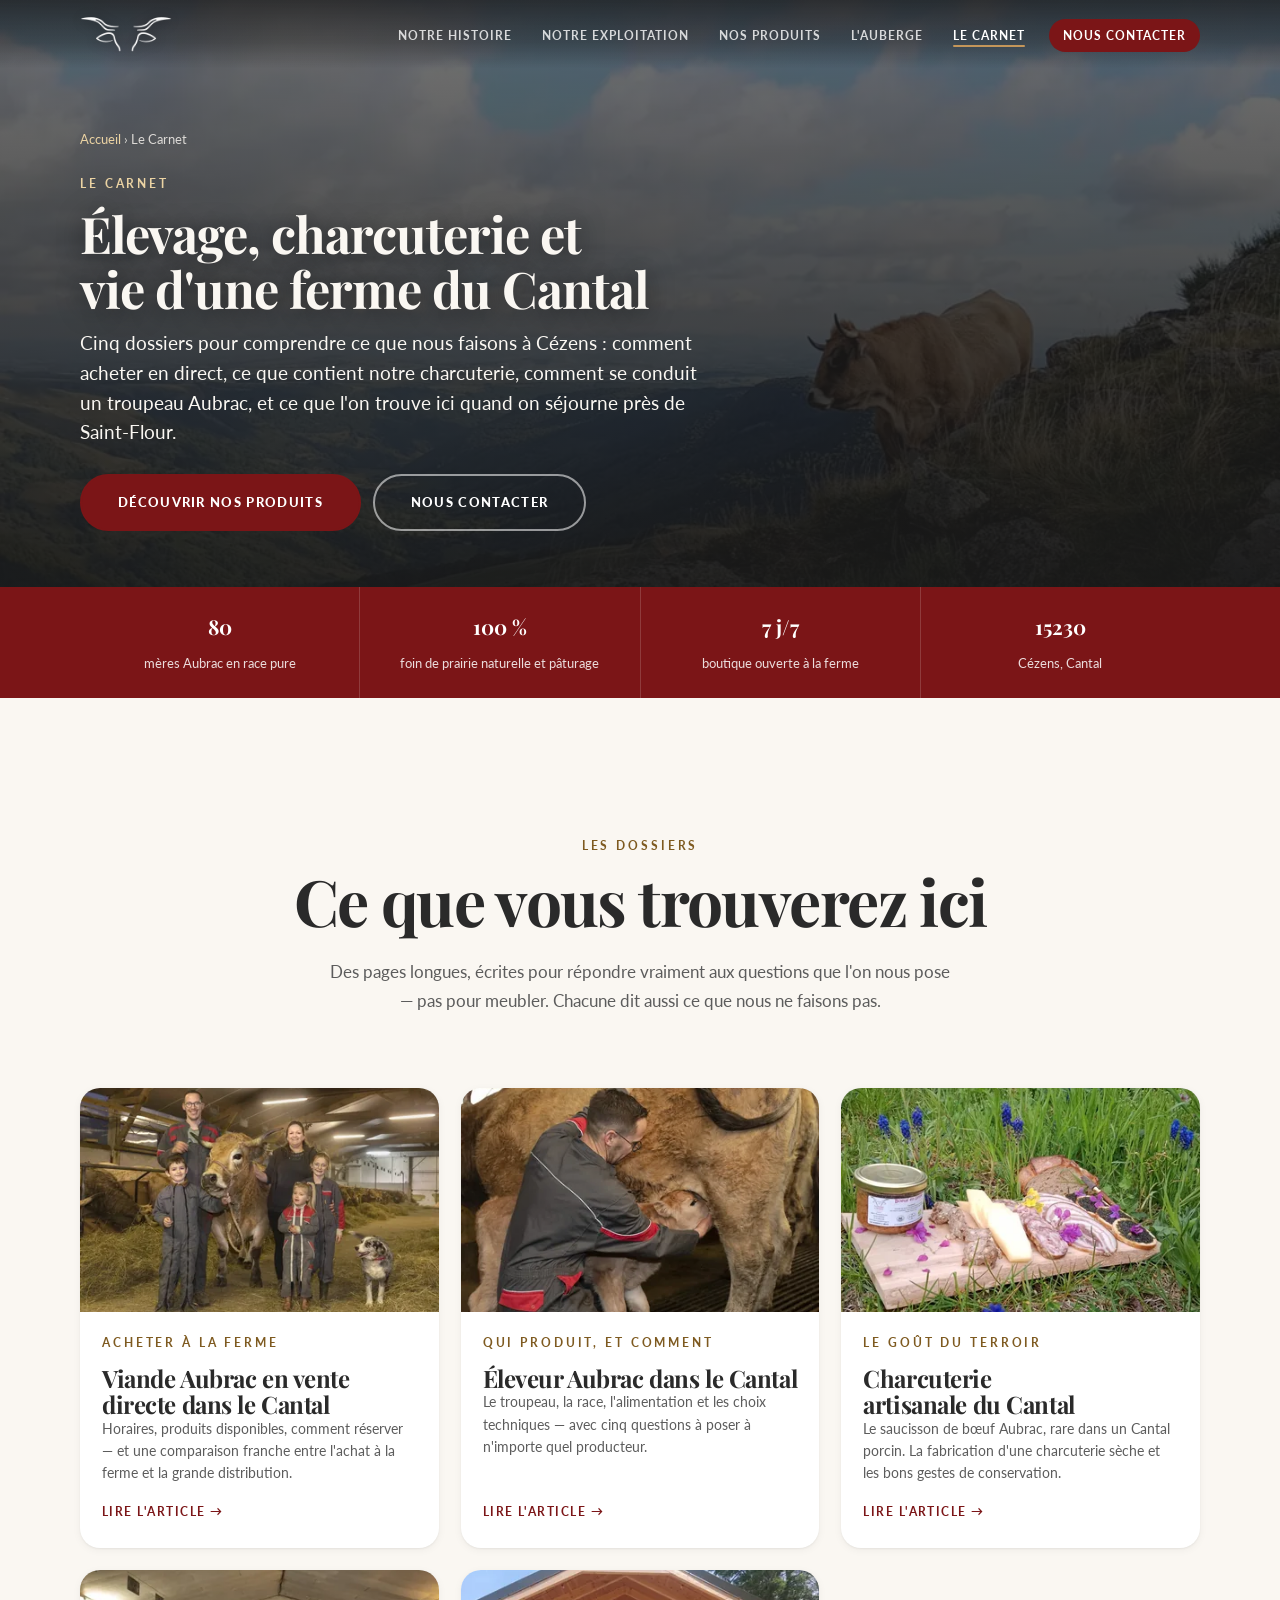
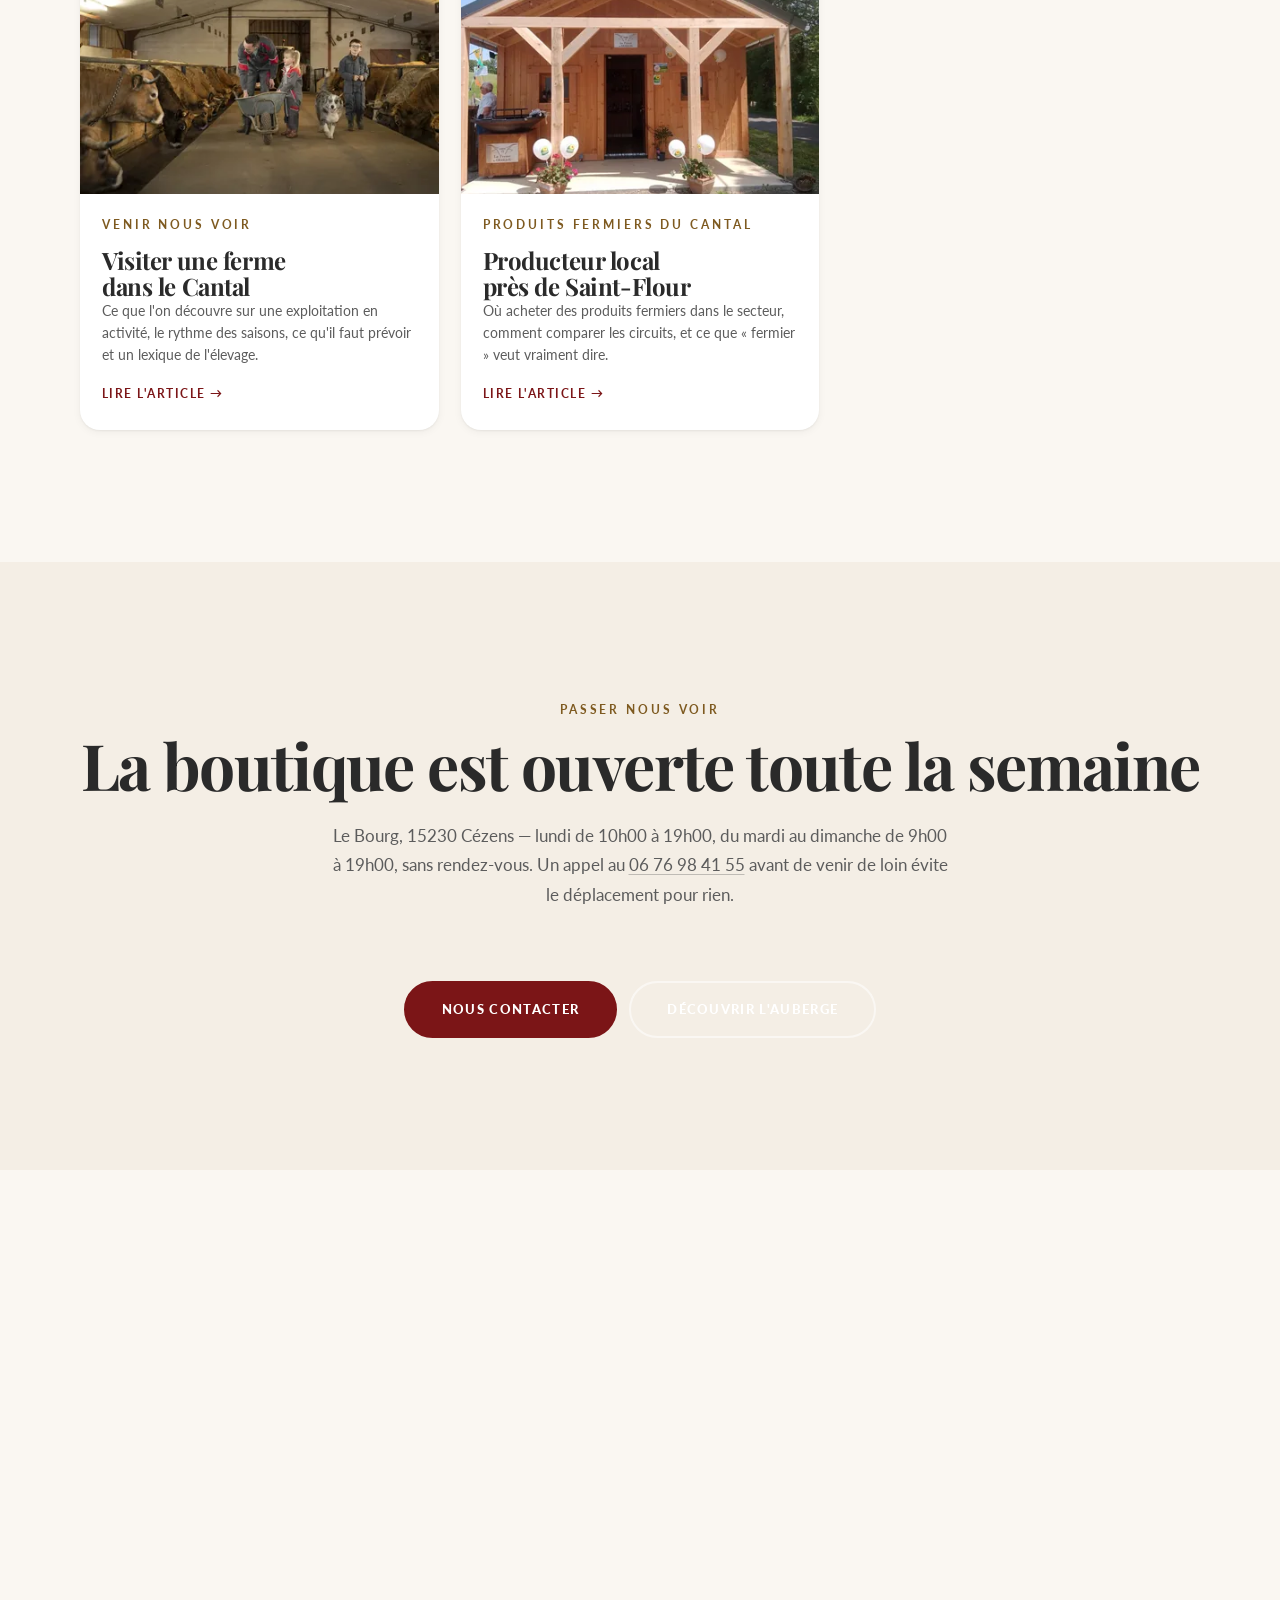
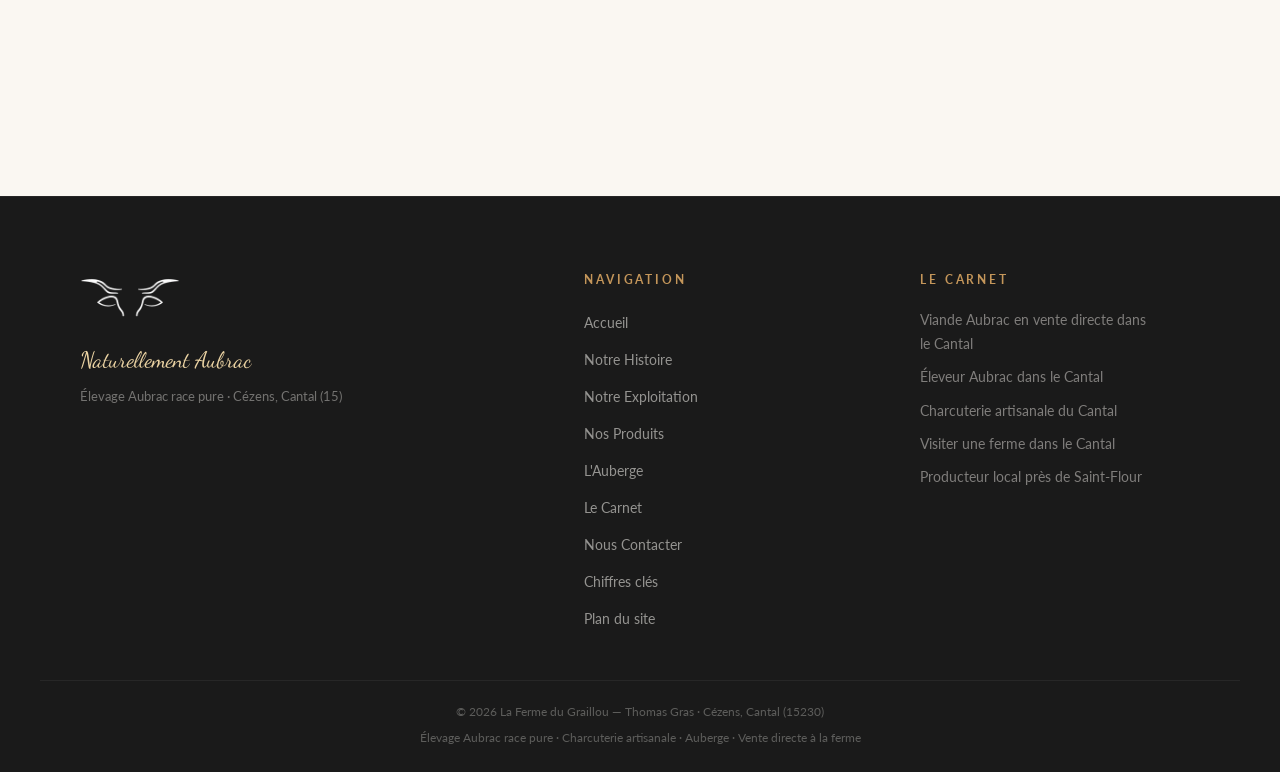
==== commit c901e7a8: "Page des chiffres cles du secteur, chaque donnee sourcee Objectif autorite et liens entrants : une p" ====
--- a/blog/index.html
+++ b/blog/index.html
@@ -27,7 +27,7 @@
   <link href="https://fonts.googleapis.com/css2?family=Playfair+Display:ital,wght@0,400;0,600;0,700;1,400;1,600&family=Lato:wght@300;400;700;900&family=Dancing+Script:wght@600;700&display=swap" rel="stylesheet">
   <link rel="icon" type="image/png" sizes="32x32" href="../images/favicon-32.png">
   <link rel="apple-touch-icon" href="../images/favicon-180.png">
-  <link rel="stylesheet" href="../style.css?v=a7c18b47">
+  <link rel="stylesheet" href="../style.css?v=b9a54c8b">
 
   <script type="application/ld+json">
   {
@@ -455,6 +455,7 @@
           <li><a href="../auberge.html">L'Auberge</a></li>
           <li><a href="index.html">Le Carnet</a></li>
           <li><a href="../contact.html">Nous Contacter</a></li>
+          <li><a href="../chiffres-cles-elevage-aubrac.html">Chiffres clés</a></li>
           <li><a href="../plan-du-site.html">Plan du site</a></li>
         </ul>
       </nav>
--- a/style.css
+++ b/style.css
@@ -2314,3 +2314,211 @@
   .page-hero-actions { flex-direction: column; align-items: center; width: 100%; }
   .page-hero-actions .btn { width: 100%; max-width: 320px; text-align: center; justify-content: center; }
 }
+
+
+/* ──────────────────────────────────────────────────────
+   30. TEMOIGNAGE AU PLUS PRES DE L'ACTION
+   Les huit avis Google vivaient sur la seule page
+   d'accueil. Un avis ne sert nulle part autant qu'a
+   cote du bouton : on met ici une version compacte,
+   un seul avis, adjacent au CTA de la page.
+────────────────────────────────────────────────────── */
+/* La section hote applique --section-py (132 px) en haut et en bas :
+   beaucoup trop pour une carte compacte dont tout l'interet est d'etre
+   collee au bouton. On resserre. */
+.section--temoignage { padding: 36px 0 12px; }
+
+.temoignage {
+  max-width: var(--mesure);
+  margin: 0 auto;
+  padding: 22px 24px;
+  background: var(--blanc);
+  border: 1px solid var(--creme-dk);
+  border-radius: var(--radius-lg);
+  box-shadow: var(--shadow-sm);
+}
+
+.temoignage-tete {
+  display: flex;
+  align-items: center;
+  gap: 10px;
+  margin-bottom: 10px;
+}
+
+.temoignage-etoiles { display: inline-flex; gap: 2px; }
+.temoignage-etoiles svg { width: 15px; height: 15px; fill: #F5A623; }
+
+.temoignage-g { width: 16px; height: 16px; margin-left: auto; flex-shrink: 0; }
+
+.temoignage-texte {
+  font-size: 1.02rem;
+  line-height: 1.65;
+  color: var(--texte);
+  margin: 0;
+}
+
+.temoignage-signature {
+  margin-top: 12px;
+  font-size: .84rem;
+  color: var(--texte-lt);
+}
+.temoignage-signature strong { font-weight: 700; color: var(--texte); }
+
+@media (max-width: 600px) {
+  .temoignage { padding: 18px 16px; }
+  .temoignage-texte { font-size: .97rem; }
+}
+
+
+/* ──────────────────────────────────────────────────────
+   31. ERREURS DE FORMULAIRE
+   Le message vit sous son champ, relie par aria-describedby,
+   et ne compte pas uniquement sur la couleur : un signe
+   le precede, pour qui ne distingue pas le rouge.
+────────────────────────────────────────────────────── */
+.form-erreur {
+  display: block;
+  margin-top: 6px;
+  font-size: .85rem;
+  line-height: 1.45;
+  color: var(--rouge);
+}
+.form-erreur::before {
+  content: "\26A0\FE0E";
+  margin-right: 6px;
+  font-weight: 700;
+}
+.form-erreur[hidden] { display: none; }
+
+.form-input--erreur {
+  border-color: var(--rouge);
+  background: rgba(123, 21, 23, .035);
+}
+.form-input--erreur:focus-visible { outline-color: var(--rouge); }
+
+/* Le statut recoit le focus apres envoi : il ne doit pas afficher
+   d'anneau permanent, mais rester reperable au clavier. */
+.form-status:focus { outline: none; }
+.form-status:focus-visible { outline: 3px solid var(--or-txt); outline-offset: 3px; }
+
+
+/* ──────────────────────────────────────────────────────
+   32. DONNEES CHIFFREES
+   Tableaux et graphique de la page des chiffres cles.
+   Regle de lecture : la source est dans le tableau, pas
+   en note de bas de page. Un chiffre sans sa source ne
+   vaut rien.
+────────────────────────────────────────────────────── */
+.donnees {
+  width: 100%;
+  border-collapse: collapse;
+  margin: 28px 0 10px;
+  font-size: .94rem;
+  /* minmax implicite : sans min-width, une cellule large fait deborder
+     le tableau hors de son conteneur sur petit ecran. */
+  display: block;
+  overflow-x: auto;
+  -webkit-overflow-scrolling: touch;
+}
+.donnees caption {
+  display: block;
+  text-align: left;
+  font-weight: 700;
+  color: var(--texte);
+  margin-bottom: 10px;
+}
+.donnees th,
+.donnees td {
+  padding: 11px 14px;
+  text-align: left;
+  vertical-align: top;
+  border-bottom: 1px solid var(--creme-dk);
+}
+.donnees thead th {
+  font-size: .76rem;
+  font-weight: 900;
+  letter-spacing: .09em;
+  text-transform: uppercase;
+  color: var(--texte-lt);
+  border-bottom-width: 2px;
+}
+.donnees tbody tr:last-child td { border-bottom: 0; }
+.donnees tbody td:nth-child(2) { font-variant-numeric: lining-nums tabular-nums; font-weight: 600; }
+.donnees a { color: var(--rouge); text-decoration: underline; text-underline-offset: 2px; }
+
+.donnees-source { font-size: .85rem; color: var(--texte-lt); margin-top: 4px; }
+
+/* ── Graphique ── */
+.graphe { margin: 32px 0 8px; }
+.graphe-titre { font-weight: 700; font-size: 1.02rem; color: var(--texte); }
+.graphe-sous { font-size: .9rem; color: var(--texte-lt); margin: 4px 0 14px; }
+.graphe-svg { width: 100%; height: auto; display: block; overflow: visible; }
+
+/* Grille et axes : traits pleins d'un cheveu, une nuance au-dessus du
+   fond. Jamais de pointilles, qui se lisent comme un seuil. */
+.graphe-grille line { stroke: var(--creme-dk); stroke-width: 1; }
+.graphe-axe-y text { font-size: 11px; fill: var(--texte-lt); text-anchor: end; }
+.graphe-axe-x text { font-size: 12px; fill: var(--texte-lt); text-anchor: middle; }
+
+/* Une seule serie : une seule couleur, et pas de legende — le titre
+   nomme la serie. #9B2527 a ete valide contre le fond creme. */
+.graphe-ligne {
+  fill: none;
+  stroke: var(--rouge-lt);
+  stroke-width: 2;
+  stroke-linejoin: round;
+  stroke-linecap: round;
+}
+.graphe-points circle {
+  fill: var(--rouge-lt);
+  stroke: var(--creme);
+  stroke-width: 2;          /* anneau de surface, pas un contour decoratif */
+  transition: r .15s var(--ease);
+}
+.graphe-points circle:hover,
+.graphe-points circle:focus-visible { r: 7; }
+
+/* Etiquettes directes sur trois points seulement : depart, creux,
+   arrivee. Une valeur sur chaque point serait illisible. */
+.graphe-etiq text {
+  font-size: 12px;
+  font-weight: 700;
+  fill: var(--texte);
+  text-anchor: middle;
+  font-variant-numeric: lining-nums tabular-nums;
+}
+
+.graphe-rupture { stroke: var(--texte-lt); stroke-width: 1; opacity: .35; }
+.graphe-rupture-txt { font-size: 10px; fill: var(--texte-lt); }
+
+.graphe { position: relative; }
+.graphe-bulle {
+  position: absolute;
+  transform: translate(-50%, -100%);
+  background: var(--noir);
+  color: var(--creme);
+  font-size: .82rem;
+  font-weight: 600;
+  padding: 6px 10px;
+  border-radius: 6px;
+  white-space: nowrap;
+  pointer-events: none;
+  z-index: 5;
+  font-variant-numeric: lining-nums tabular-nums;
+}
+.graphe-bulle[hidden] { display: none; }
+
+.graphe-note {
+  font-size: .85rem;
+  color: var(--texte-lt);
+  line-height: 1.6;
+  margin-top: 12px;
+  padding-left: 12px;
+  border-left: 2px solid var(--creme-dk);
+}
+
+@media (max-width: 600px) {
+  .donnees { font-size: .88rem; }
+  .donnees th, .donnees td { padding: 9px 10px; }
+  .graphe-axe-x text { font-size: 13px; }
+}
